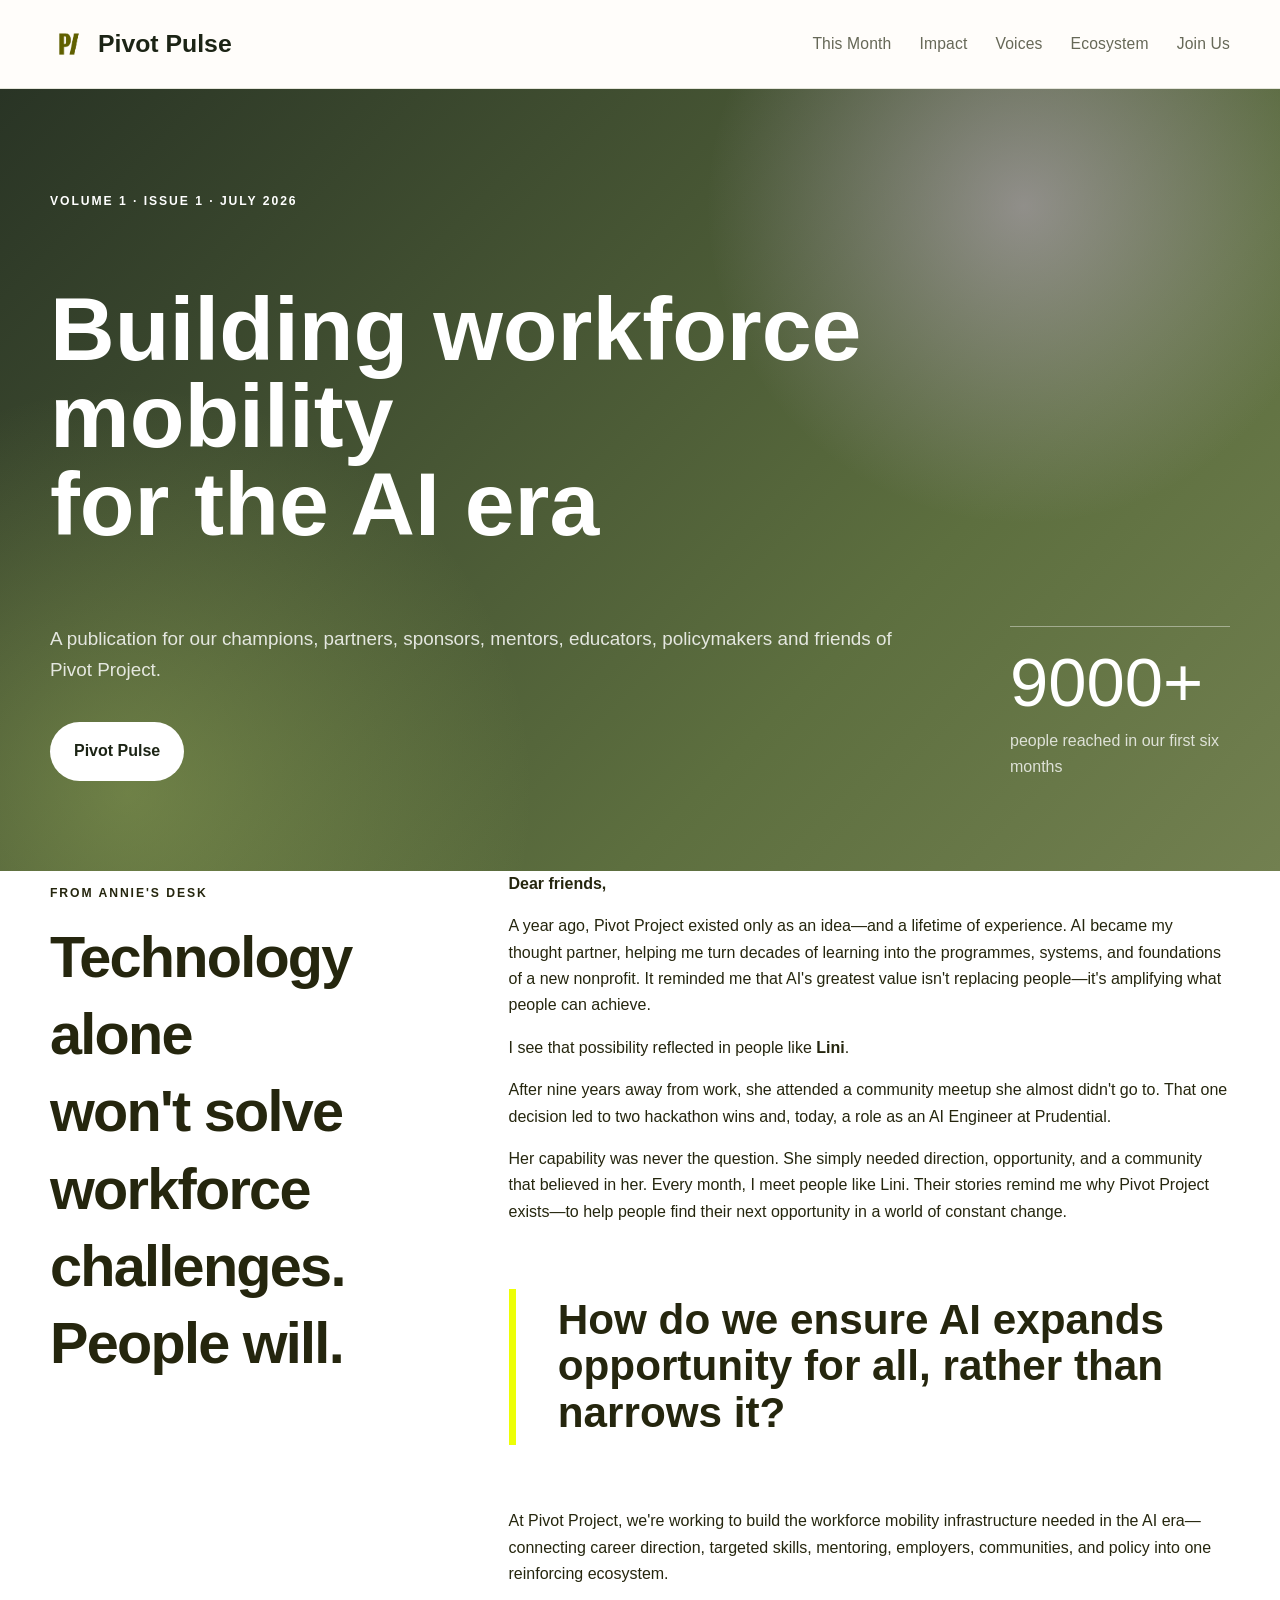
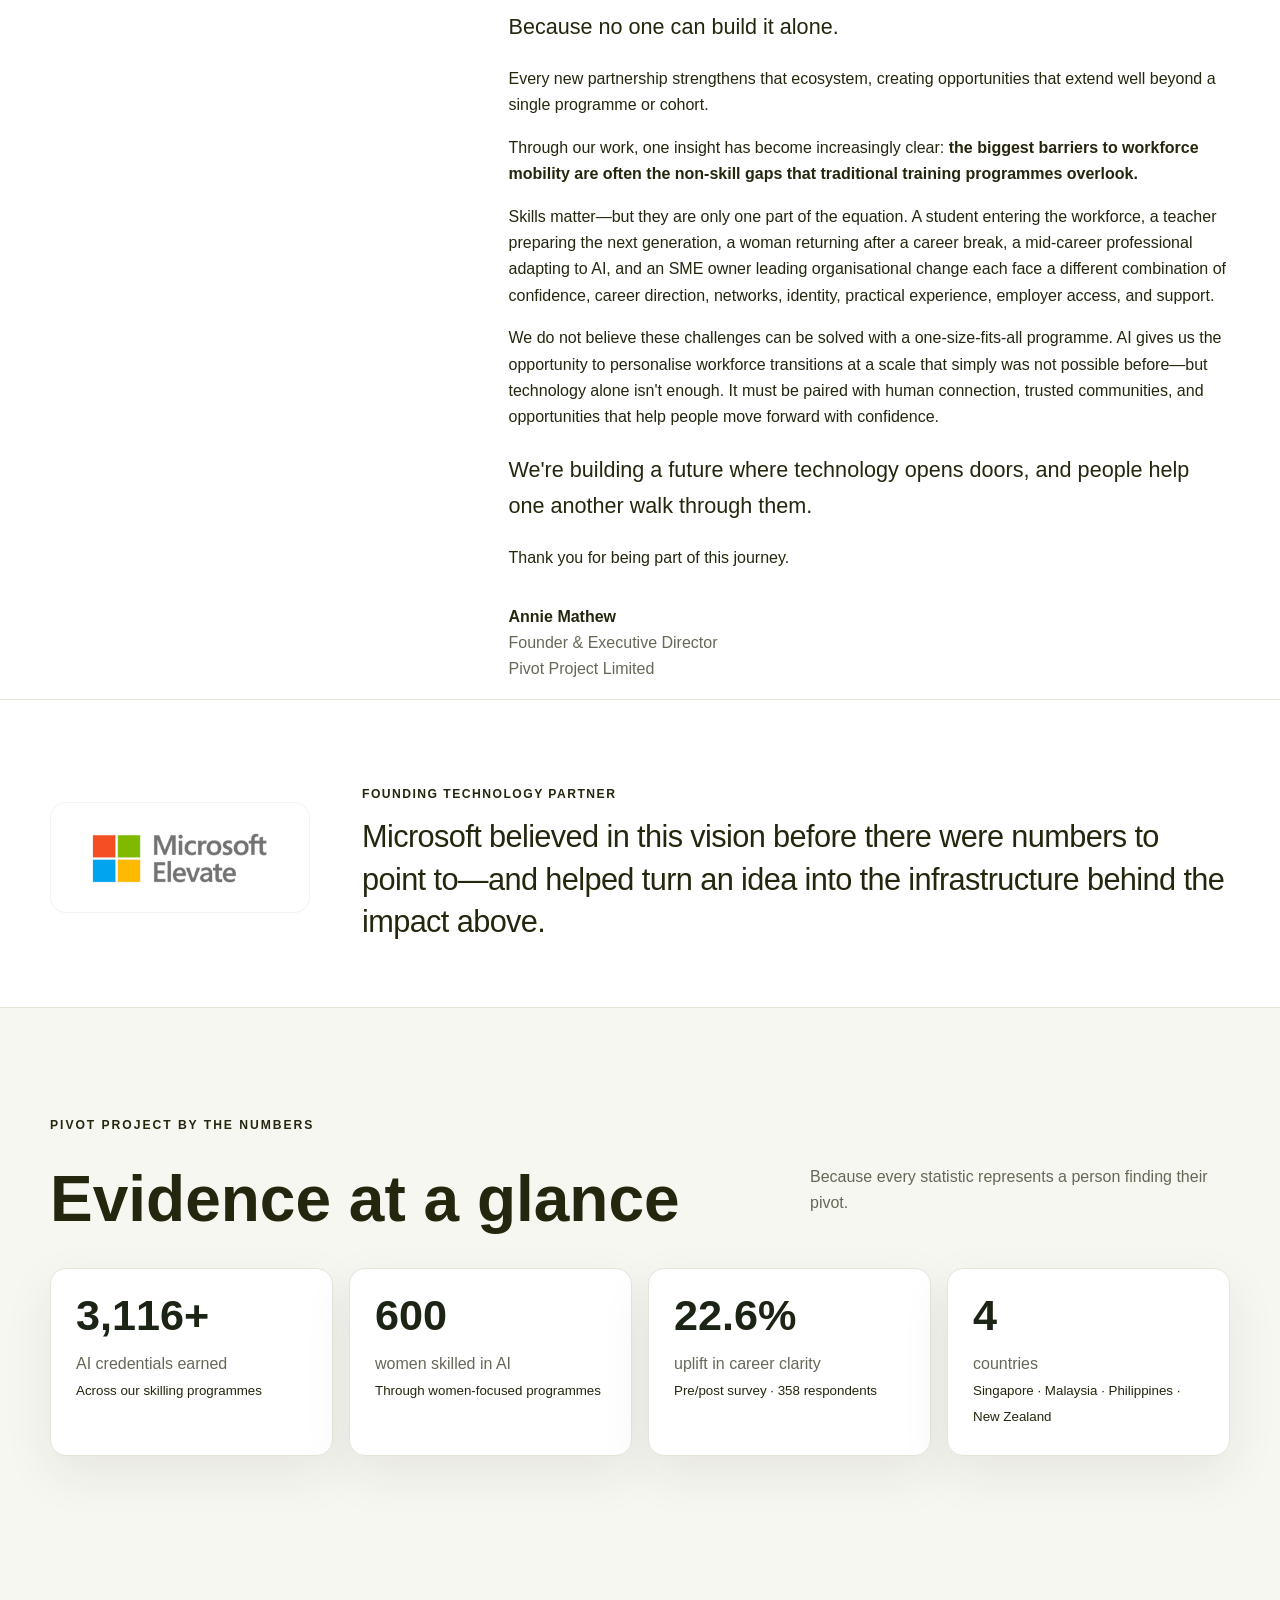
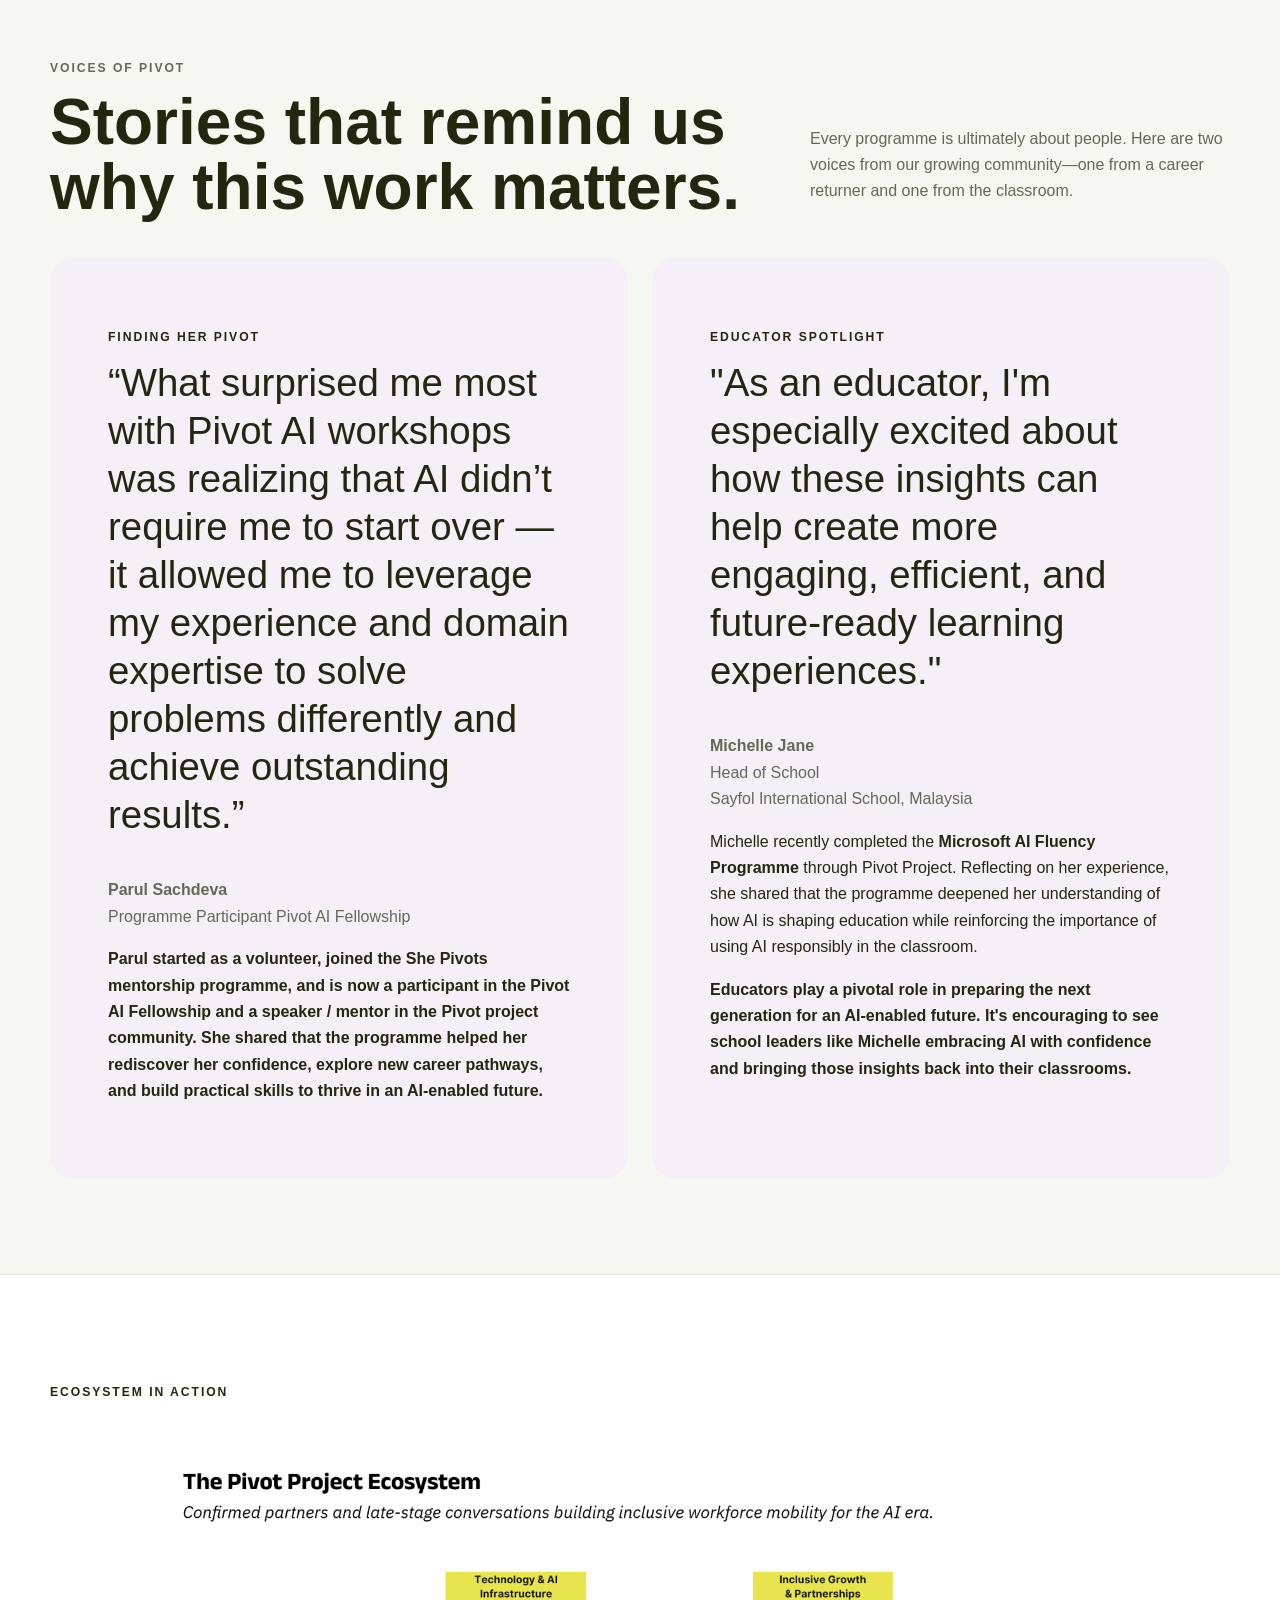
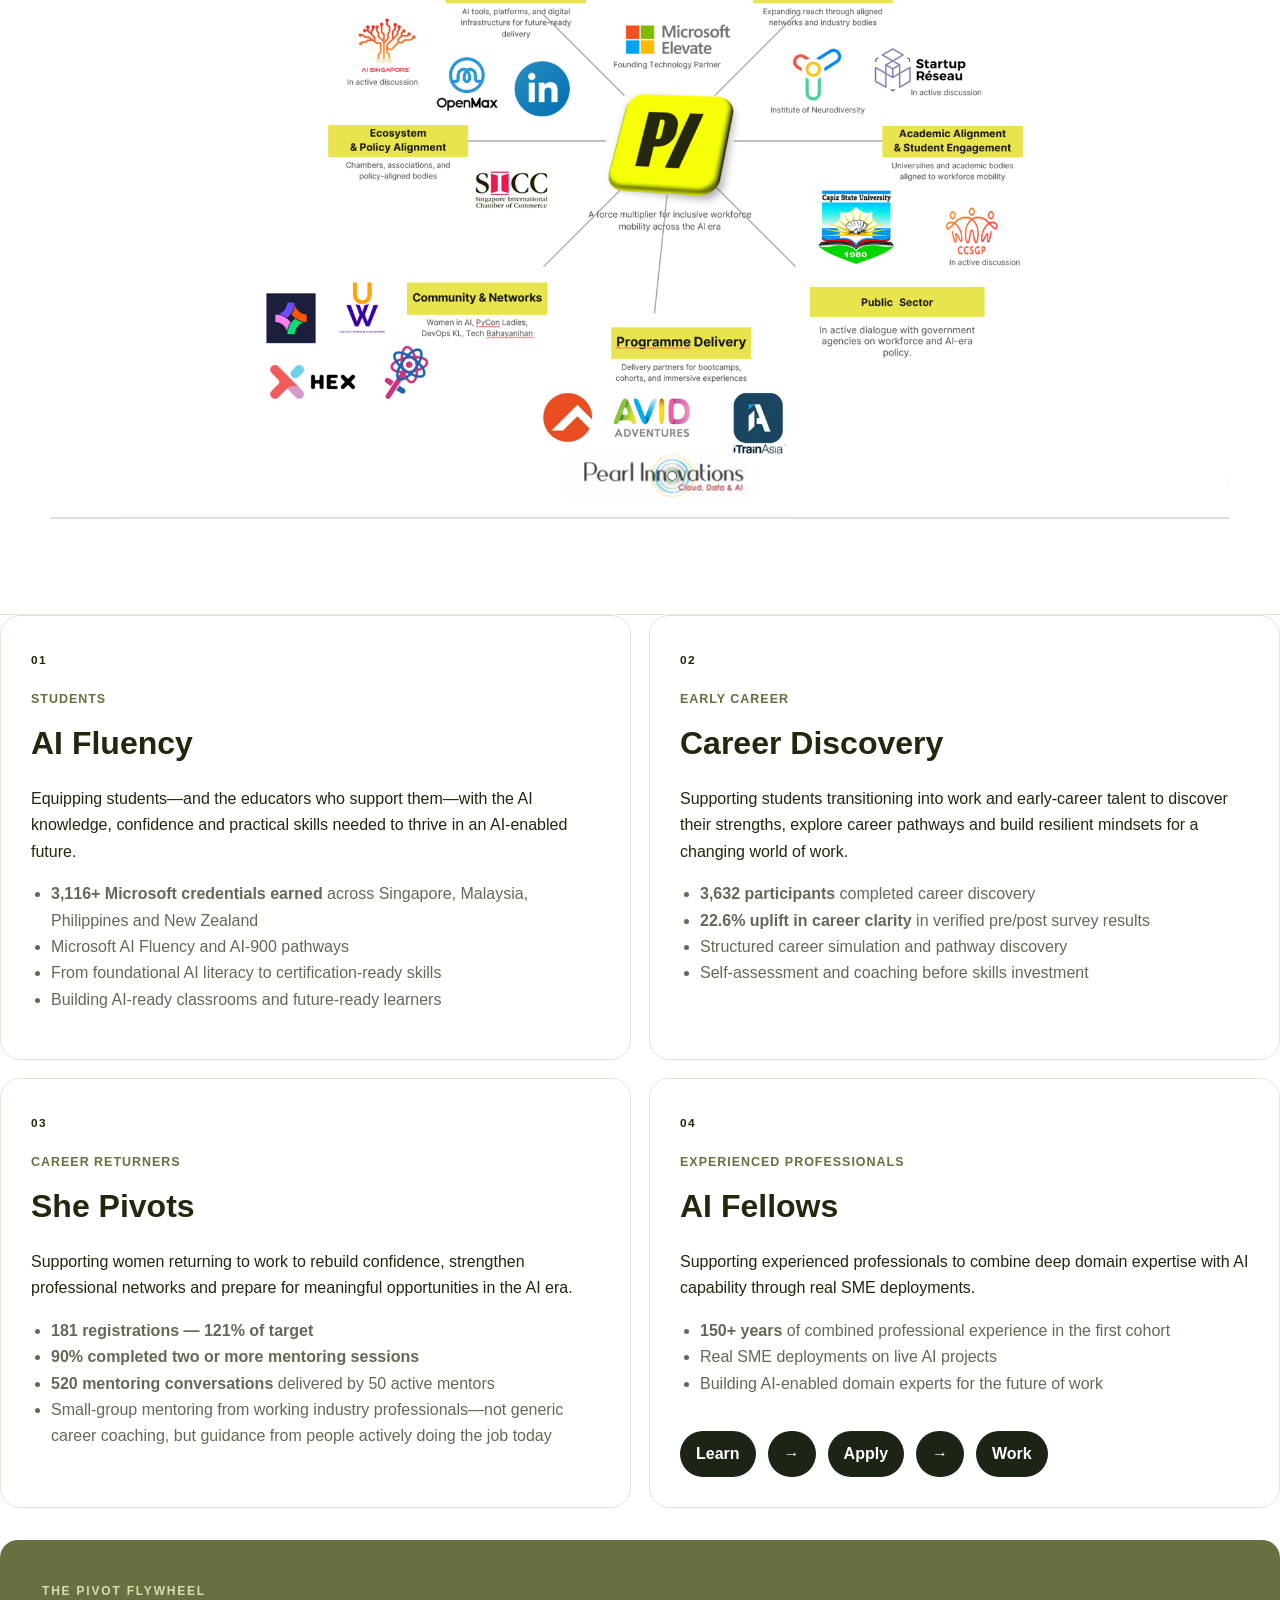
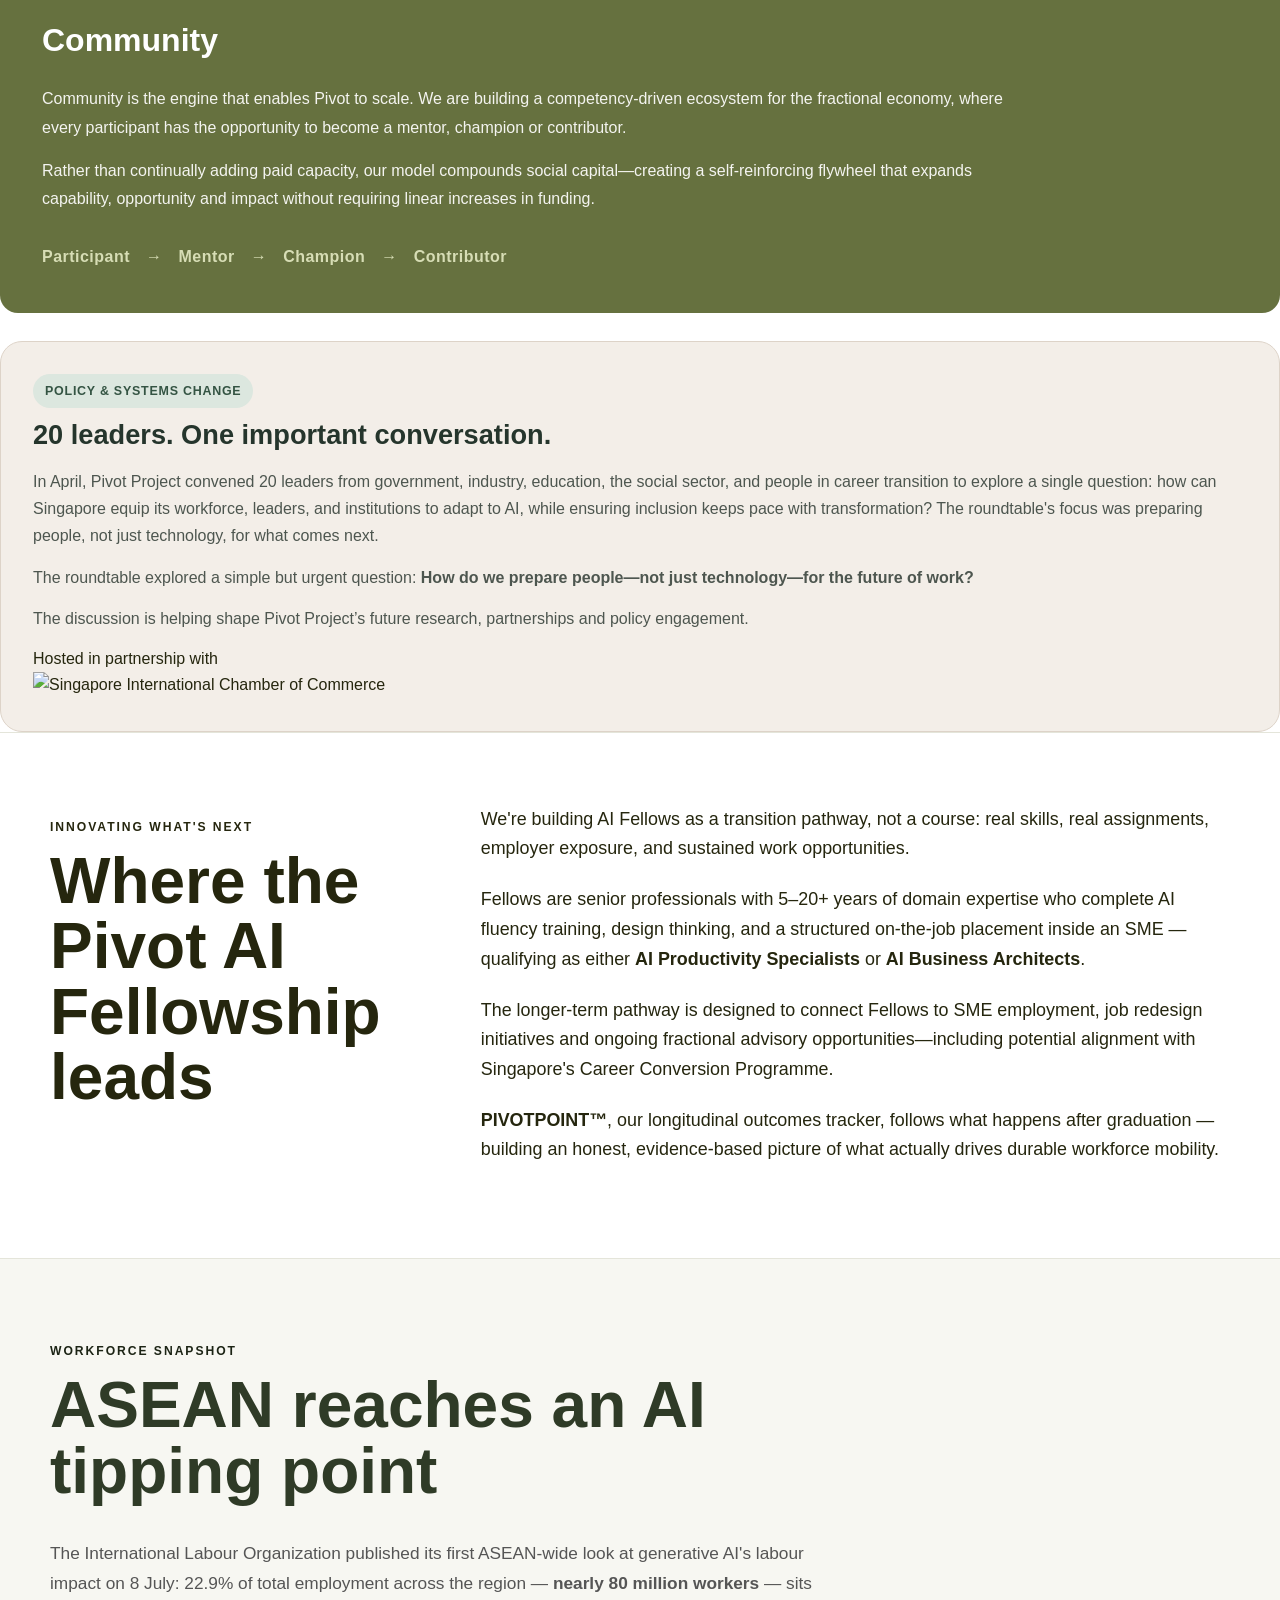
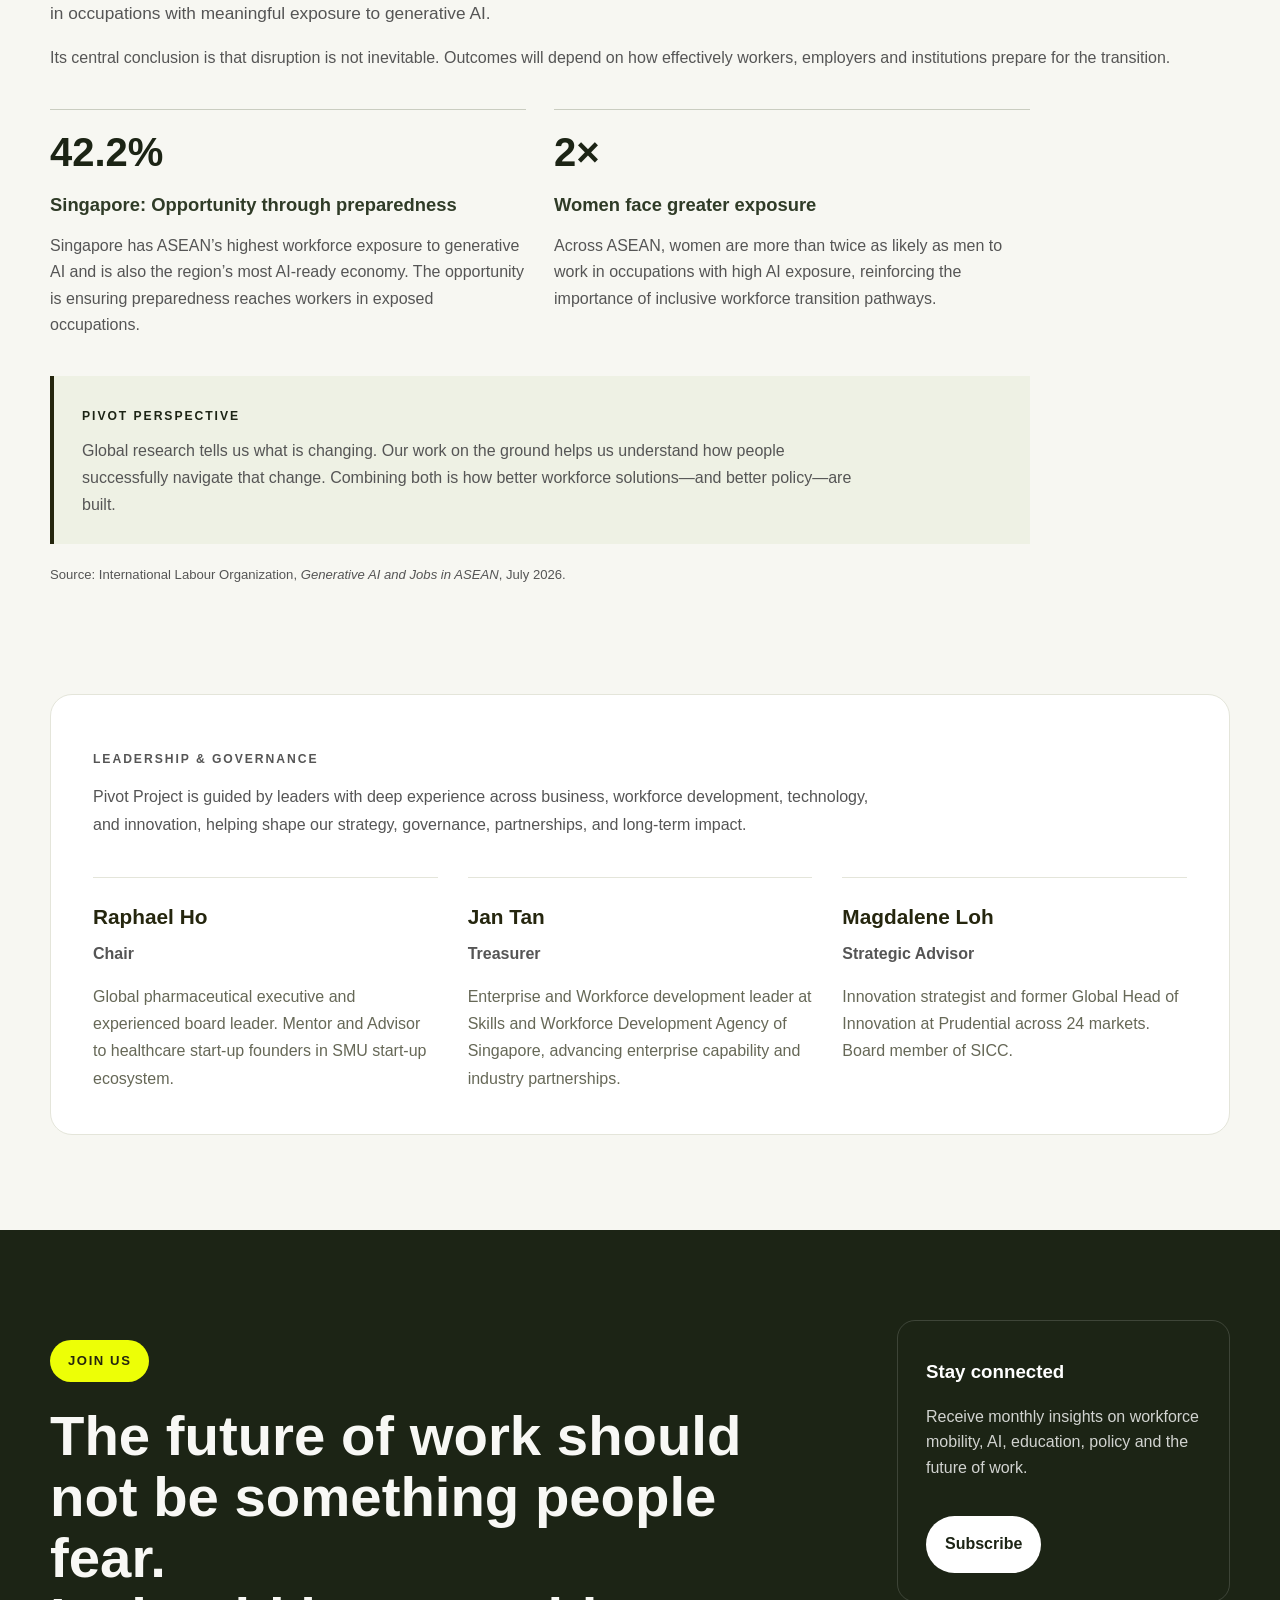
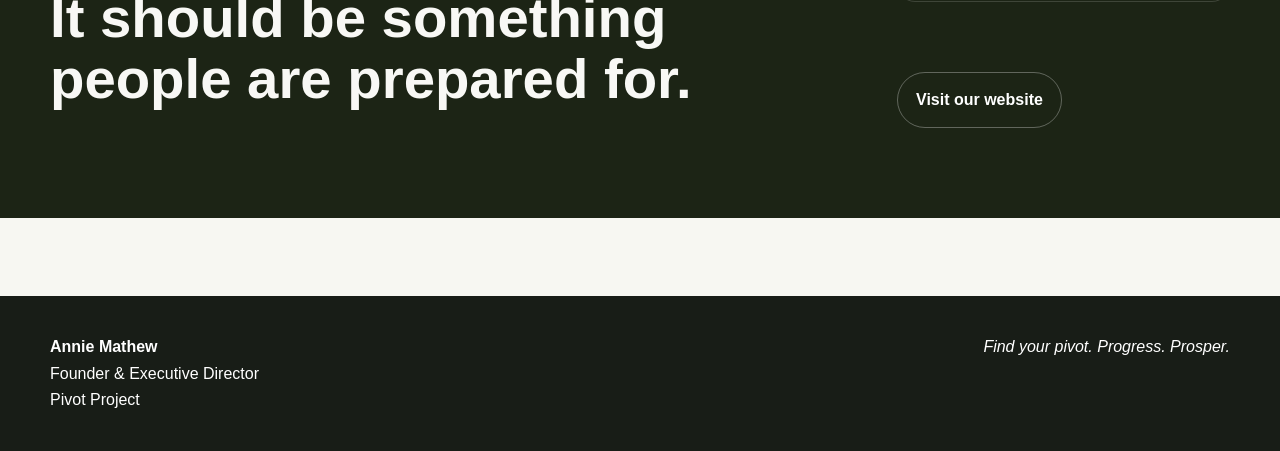
==== index.html @ a2d9b756 "added numbers to programme section" ====
<!doctype html>
<html lang="en">
<head>
  <meta charset="utf-8">
  <meta name="viewport" content="width=device-width, initial-scale=1">
  <meta name="description" content="Pivot Pulse — July 2026. Building workforce mobility for the AI era.">
  <title>Pivot Pulse — Volume 1, Issue 1</title>

  <!-- Styles -->
  <link rel="stylesheet" href="assets/css/style.css">

  <!-- Favicon -->
  <link rel="icon" type="image/png" href="assets/images/PP-(OLIVE).png">
</head>

<body>
  <header class="site-header">
    <div class="shell nav-wrap">
<a href="#" class="brand">
    <img
        src="assets/images/PP-(OLIVE).png"
        alt="Pivot Project"
        class="brand-logo">

    <span class="brand-title">Pivot Pulse</span>
</a>
<nav class="nav" aria-label="Issue sections">
  <a href="#this-month">This Month</a>
  <a href="#numbers">Impact</a>
  <a href="#voices">Voices</a>
  <a href="#ecosystem">Ecosystem</a>
  <a href="#join">Join Us</a>
</nav>
    </div>
  </header>

  <main id="top">
    <section class="cover">
      <div class="shell cover-grid">
        <div class="cover-copy">
          <p class="eyebrow">Volume 1 · Issue 1 · July 2026</p>
          <h1>
  Building workforce mobility<br>
  for the AI era
</h1>
          <p class="dek">A publication for our champions, partners, sponsors, mentors, educators, policymakers and friends of Pivot Project.</p>
          <a class="button button-light" href="#letter">Pivot Pulse</a>
        </div>
        <aside class="cover-stat" aria-label="Lead statistic">
          <span class="cover-stat-value">9000+</span>
          <span class="cover-stat-label">people reached in our first six months</span>
        </aside>
      </div>
    </section>

    <section class="editorial-section" id="editorial" aria-labelledby="editorial-title">
  <div class="shell">
    <div class="editorial-layout">

<aside class="editorial-statement" aria-label="Editorial statement">

  <p class="eyebrow">From Annie's Desk</p>

  <h2 id="editorial-title">
    Technology alone<br>
    won't solve<br>
    workforce challenges.

    <span>People will.</span>
  </h2>

</aside>

      <article class="editorial-copy">
        <p class="editorial-greeting"><strong>Dear friends,</strong></p>

        <p>
          A year ago, Pivot Project existed only as an idea—and a lifetime of
          experience. AI became my thought partner, helping me turn decades of
          learning into the programmes, systems, and foundations of a new
          nonprofit. It reminded me that AI's greatest value isn't replacing
          people—it's amplifying what people can achieve.
        </p>

        <p>
          I see that possibility reflected in people like <strong>Lini</strong>.
        </p>

        <p>
          After nine years away from work, she attended a community meetup she
          almost didn't go to. That one decision led to two hackathon wins and,
          today, a role as an AI Engineer at Prudential.
        </p>

        <p>
          Her capability was never the question. She simply needed direction,
          opportunity, and a community that believed in her. Every month, I
          meet people like Lini. Their stories remind me why Pivot Project
          exists—to help people find their next opportunity in a world of
          constant change.
        </p>

        <blockquote class="pullquote">
          How do we ensure AI expands opportunity for all, rather than narrows it?
        </blockquote>

        <p>
          At Pivot Project, we're working to build the workforce mobility
          infrastructure needed in the AI era—connecting career direction,
          targeted skills, mentoring, employers, communities, and policy into
          one reinforcing ecosystem.
        </p>

        <p class="standfirst">
          Because no one can build it alone.
        </p>

        <p>
          Every new partnership strengthens that ecosystem, creating
          opportunities that extend well beyond a single programme or cohort.
        </p>

        <p>
          Through our work, one insight has become increasingly clear:
          <strong>
            the biggest barriers to workforce mobility are often the non-skill
            gaps that traditional training programmes overlook.
          </strong>
        </p>

        <p>
          Skills matter—but they are only one part of the equation. A student
          entering the workforce, a teacher preparing the next generation, a
          woman returning after a career break, a mid-career professional
          adapting to AI, and an SME owner leading organisational change each
          face a different combination of confidence, career direction,
          networks, identity, practical experience, employer access, and
          support.
        </p>

        <p>
          We do not believe these challenges can be solved with a
          one-size-fits-all programme. AI gives us the opportunity to
          personalise workforce transitions at a scale that simply was not
          possible before—but technology alone isn't enough. It must be paired
          with human connection, trusted communities, and opportunities that
          help people move forward with confidence.
        </p>

        <p class="standfirst">
          We're building a future where technology opens doors, and people help
          one another walk through them.
        </p>

        <p>
          Thank you for being part of this journey.
        </p>

        <footer class="editorial-signature">
          <p>
            <strong>Annie Mathew</strong><br>
            <span>Founder &amp; Executive Director</span><br>
            <span>Pivot Project Limited</span>
          </p>
        </footer>
      </article>

    </div>
  </div>
</section>

    <section class="section microsoft-spotlight" id="microsoft">
  <div class="shell">

    <div class="microsoft-spotlight-grid">

      <div class="microsoft-spotlight-logo">
<img src="assets/images/logos/microsoft-logo.png" alt="Microsoft">
    </div>
      <div class="microsoft-spotlight-copy">
        <p class="section-kicker">Founding Technology Partner</p>

        <p class="microsoft-spotlight-statement">
          Microsoft believed in this vision before there were numbers to point
          to—and helped turn an idea into the infrastructure behind the impact
          above.
        </p>
      </div>

    </div>

  </div>

</section>


<section id="numbers" class="section tinted">
  <div class="shell">
    <p class="section-kicker">Pivot Project by the Numbers</p>

    <div class="section-heading-row">
      <h2>Evidence at a glance</h2>
      <p>Because every statistic represents a person finding their pivot.</p>
    </div>

    <div class="kpi-grid">

      <article class="kpi">
        <strong>3,116+</strong>
        <span>AI credentials earned</span>
        <small>Across our skilling programmes</small>
      </article>

      <article class="kpi">
        <strong>600</strong>
        <span>women skilled in AI</span>
        <small>Through women-focused programmes</small>
      </article>

      <article class="kpi">
        <strong>22.6%</strong>
        <span>uplift in career clarity</span>
        <small>Pre/post survey · 358 respondents</small>
      </article>

      <article class="kpi">
        <strong>4</strong>
        <span>countries</span>
        <small>Singapore · Malaysia · Philippines · New Zealand</small>
      </article>

    </div>
  </div>
</section>

<section class="section tinted" id="voices">
  <div class="shell">

    <div class="section-heading-row">
      <div>
        <p class="section-kicker">Voices of Pivot</p>
        <h2>Stories that remind us why this work matters.</h2>
      </div>
      <p>
        Every programme is ultimately about people. Here are two voices from our
        growing community—one from a career returner and one from the classroom.
      </p>
    </div>

    <div class="voice-grid">

      <!-- Voice 1 -->

      <article class="voice-card">

        <p class="eyebrow">Finding Her Pivot</p>

        <blockquote>
          “What surprised me most with Pivot AI workshops was realizing that AI didn’t require me to start over 
          — it allowed me to leverage my experience and domain expertise to solve problems differently and achieve outstanding results.”
        </blockquote>

        <p class="byline">
          <strong>Parul Sachdeva</strong><br>
          Programme Participant 
          Pivot AI Fellowship
        </p>

                <p class="voice-close">
          Parul started as a volunteer, joined the She Pivots mentorship programme, 
          and is now a participant in the Pivot AI Fellowship and a speaker / mentor in the Pivot project community. 
          She shared that the programme helped her rediscover her confidence, explore new career pathways, 
          and build practical skills to thrive in an AI-enabled future.
        </p>

      </article>

      <!-- Voice 2 -->

      <article class="voice-card">

        <p class="eyebrow">Educator Spotlight</p>

        <blockquote>
          "As an educator, I'm especially excited about how these insights can 
          help create more engaging, efficient, and future-ready learning experiences."
        </blockquote>

        <p class="byline">
          <strong>Michelle Jane</strong><br>
          Head of School<br>
          Sayfol International School, Malaysia
        </p>

        <p>
          Michelle recently completed the <strong>Microsoft AI Fluency Programme</strong>
          through Pivot Project. Reflecting on her experience, she shared that the
          programme deepened her understanding of how AI is shaping education while
          reinforcing the importance of using AI responsibly in the classroom.
        </p>

        <p class="voice-close">
          Educators play a pivotal role in preparing the next generation for an
          AI-enabled future. It's encouraging to see school leaders like Michelle
          embracing AI with confidence and bringing those insights back into their
          classrooms.
        </p>

      </article>

    </div>

  </div>
</section>

<!-- ===========================
     ECOSYSTEM
=========================== -->



<section id="ecosystem" class="section ecosystem-section">
  <div class="shell">

    <p class="section-kicker">Ecosystem in Action</p>



    <figure class="ecosystem-map">
      <img
        src="assets/images/Pivot-project-ecosystem-final-0726.png"
        alt="Pivot Project strategic ecosystem for inclusive workforce mobility"
        loading="lazy"
      >
    </figure>

  </div>
</section>


 <div class="programme-grid"> 

  <div class="programme-card"> 
    <span class="card-number">01</span> 
    <p class="programme-audience">Students</p> 

    <h3>AI Fluency</h3> 

    <p> 
      Equipping students—and the educators who support them—with the AI knowledge, 
      confidence and practical skills needed to thrive in an AI-enabled future. 
    </p> 

    <ul> 
      <li><strong>3,116+ Microsoft credentials earned</strong> across Singapore, Malaysia, Philippines and New Zealand</li>
      <li>Microsoft AI Fluency and AI-900 pathways</li> 
      <li>From foundational AI literacy to certification-ready skills</li> 
      <li>Building AI-ready classrooms and future-ready learners</li> 
    </ul> 
  </div> 


  <div class="programme-card"> 
    <span class="card-number">02</span> 
    <p class="programme-audience">Early Career</p> 

    <h3>Career Discovery</h3> 

    <p> 
      Supporting students transitioning into work and early-career talent to 
      discover their strengths, explore career pathways and build resilient 
      mindsets for a changing world of work. 
    </p> 

    <ul> 
      <li><strong>3,632 participants</strong> completed career discovery</li>
      <li><strong>22.6% uplift in career clarity</strong> in verified pre/post survey results</li> 
      <li>Structured career simulation and pathway discovery</li> 
      <li>Self-assessment and coaching before skills investment</li> 
    </ul> 
  </div> 


  <div class="programme-card"> 
    <span class="card-number">03</span> 
    <p class="programme-audience">Career Returners</p> 

    <h3>She Pivots</h3> 

    <p> 
      Supporting women returning to work to rebuild confidence, strengthen 
      professional networks and prepare for meaningful opportunities in the AI era. 
    </p> 

    <ul> 
      <li><strong>181 registrations — 121% of target</strong></li>
      <li><strong>90% completed two or more mentoring sessions</strong></li>
      <li><strong>520 mentoring conversations</strong> delivered by 50 active mentors</li>
      <li>Small-group mentoring from working industry professionals—not generic career coaching, but guidance from people actively doing the job today</li> 
    </ul> 
  </div> 


  <div class="programme-card"> 
    <span class="card-number">04</span> 
    <p class="programme-audience">Experienced Professionals</p> 

    <h3>AI Fellows</h3> 

    <p> 
      Supporting experienced professionals to combine deep domain expertise 
      with AI capability through real SME deployments. 
    </p> 

    <ul> 
      <li><strong>150+ years</strong> of combined professional experience in the first cohort</li> 
      <li>Real SME deployments on live AI projects</li> 
      <li>Building AI-enabled domain experts for the future of work</li> 
    </ul> 

    <div class="pathway"> 
      <span>Learn</span> 
      <span class="pathway-arrow">→</span> 
      <span>Apply</span> 
      <span class="pathway-arrow">→</span> 
      <span>Work</span> 
    </div> 
  </div> 

</div>

    <div class="community-card">
      <div class="community-label">THE PIVOT FLYWHEEL</div>

      <h3>Community</h3>

      <p>
        Community is the engine that enables Pivot to scale. We are building a
        competency-driven ecosystem for the fractional economy, where every
        participant has the opportunity to become a mentor, champion or contributor.
      </p>

      <p>
        Rather than continually adding paid capacity, our model compounds social
        capital—creating a self-reinforcing flywheel that expands capability,
        opportunity and impact without requiring linear increases in funding.
      </p>

      <div class="community-highlights">
        <span>Participant</span>
        <span>→</span>
        <span>Mentor</span>
        <span>→</span>
        <span>Champion</span>
        <span>→</span>
        <span>Contributor</span>
      </div>
    </div>
<article class="programme-card policy-roundtable-card">
  <div class="programme-label">Policy &amp; Systems Change</div>

  <h3>20 leaders. One important conversation.</h3>

  <p>
   In April, Pivot Project convened 20 leaders 
   from government, industry, education, the social sector, and people in career transition 
   to explore a single question: 
   <strong></strong>how can Singapore equip its workforce, leaders, and institutions to adapt to AI, while ensuring inclusion keeps pace with transformation?<strong></strong>
   The roundtable's focus was preparing people, not just technology, for what comes next.
  </p>

  <p>
    The roundtable explored a simple but urgent question:
    <strong>How do we prepare people—not just technology—for the future of work?</strong>
  </p>

  <p>
    The discussion is helping shape Pivot Project’s future research,
    partnerships and policy engagement.
  </p>

<div class="roundtable-partner">

  <div class="roundtable-partner-label">
    Hosted in partnership with
  </div>

  <div class="roundtable-partner-content">

    <img
      src="assets/images/logos/SICC-logo.jpg"
      alt="Singapore International Chamber of Commerce"
      class="roundtable-partner-logo"
    >


  </div>

</div>
</article>

  </div>
</section>

    <section class="section innovation">
      <div class="shell split-grid">
        <div>
          <p class="section-kicker">Innovating What's Next</p>
          <h2>Where the Pivot AI Fellowship leads</h2>
        </div>
        <div class="prose">
          <p>We're building AI Fellows as a transition pathway, not a course: real skills, real assignments, employer exposure, and sustained work opportunities.</p>
<p>Fellows are senior professionals with 5–20+ years of domain expertise who complete AI fluency training, design thinking, and a structured on-the-job placement inside an SME — qualifying as either <strong>AI Productivity Specialists</strong> or <strong>AI Business Architects</strong>.</p>


<p>The longer-term pathway is designed to connect Fellows to SME employment, job redesign initiatives and ongoing fractional advisory opportunities—including potential alignment with Singapore's Career Conversion Programme.</p>

<p><strong>PIVOTPOINT™</strong>, our longitudinal outcomes tracker, follows what happens after graduation — building an honest, evidence-based picture of what actually drives durable workforce mobility.</p>
        </div>
      </div>
    </section>

<!-- =========================
     Workforce Snapshot
========================== -->
<section id="snapshot" class="snapshot section">
  <div class="shell">

    <div class="section-header">
      <span class="eyebrow">WORKFORCE SNAPSHOT</span>
      <h2>ASEAN reaches an AI tipping point</h2>
    </div>

    <!-- Always Visible -->
    <div class="snapshot-main">
      <p>
        The International Labour Organization published its first ASEAN-wide
        look at generative AI's labour impact on 8 July: 22.9% of total
        employment across the region —
        <strong>nearly 80 million workers</strong> —
        sits in occupations with meaningful exposure to generative AI.
      </p>
    </div>
            <p>
          Its central conclusion is that disruption is not inevitable.
          Outcomes will depend on how effectively workers, employers and
          institutions prepare for the transition.
        </p>

      <div class="snapshot-content">



        <div class="snapshot-points">

          <article class="snapshot-point">
            <span class="snapshot-number">42.2%</span>
            <h3>Singapore: Opportunity through preparedness</h3>
            <p>
              Singapore has ASEAN’s highest workforce exposure to generative AI
              and is also the region’s most AI-ready economy.
              The opportunity is ensuring preparedness reaches workers in
              exposed occupations.
            </p>
          </article>

          <article class="snapshot-point">
            <span class="snapshot-number">2×</span>
            <h3>Women face greater exposure</h3>
            <p>
              Across ASEAN, women are more than twice as likely as men to work
              in occupations with high AI exposure, reinforcing the importance
              of inclusive workforce transition pathways.
            </p>
          </article>

        </div>

        <aside class="pivot-perspective">
          <span class="eyebrow">PIVOT PERSPECTIVE</span>
          <p>
            Global research tells us what is changing.
            Our work on the ground helps us understand how people successfully
            navigate that change. Combining both is how better workforce
            solutions—and better policy—are built.
          </p>
        </aside>

        <p class="snapshot-source">
          Source: International Labour Organization,
          <em>Generative AI and Jobs in ASEAN</em>, July 2026.
        </p>

      </div>


  </div>


    <section class="section tinted" id="leadership">
  <div class="shell">

    <div class="leadership-strip">

      <div class="leadership-header">
        <p class="section-kicker">Leadership &amp; Governance</p>

        <p class="leadership-intro">
          Pivot Project is guided by leaders with deep experience across
          business, workforce development, technology, and innovation,
          helping shape our strategy, governance, partnerships, and
          long-term impact.
        </p>
      </div>

      <div class="leadership-grid">

        <article class="leader-card">
          <h3>Raphael Ho</h3>
          <p class="leader-role">Chair</p>
          <p>
            Global pharmaceutical executive and experienced board leader. 
            Mentor and Advisor to healthcare start-up founders in SMU start-up ecosystem.
          </p>
        </article>

        <article class="leader-card">
          <h3>Jan Tan</h3>
          <p class="leader-role">Treasurer</p>
          <p>
            Enterprise and Workforce development leader at Skills and Workforce Development Agency of Singapore,
            advancing enterprise capability and industry partnerships.
          </p>
        </article>

        <article class="leader-card">
          <h3>Magdalene Loh</h3>
          <p class="leader-role">Strategic Advisor</p>
          <p>
            Innovation strategist and former Global Head of Innovation at
            Prudential across 24 markets. Board member of SICC.
          </p>
        </article>

      </div>

    </div>

  </div>
</section>

    <section id="join" class="join-section">
      <div class="shell join-grid">
<div>
    <p class="section-kicker">Join Us</p>

    <h2 class="join-heading">
        The future of work should not be something people fear.
        <br>
        It should be something people are prepared for.
    </h2>
</div>
<div class="join-actions">

  <div class="subscribe-box">

  
    <h3>Stay connected</h3>

    <p>
      Receive monthly insights on workforce mobility, AI,
      education, policy and the future of work.
    </p>

<a href="https://airtable.com/appJELsWugkue7WW7/pagKMfL16hsiE31Qr/form"
   target="_blank"
   rel="noopener"
   class="button button-light subscribe-button">
  Subscribe
</a>

  </div>

  
<a href="https://findyourpivot.org"
   target="_blank"
   rel="noopener"
   class="button button-secondary subscribe-button">
  Visit our website
</a>

</div>
      </div>
    </section>
  </main>

  <footer class="footer">
    <div class="shell footer-grid">
      <div><strong>Annie Mathew</strong><br>Founder &amp; Executive Director<br>Pivot Project</div>
      <div class="footer-tagline">Find your pivot. Progress. Prosper.</div>
    </div>
  </footer>
</body>
</html>
---- assets/css/style.css ----
:root{
  --pivot-dark:#25260E;
  --pivot-deep:#1C2415;
  --pivot-lime:#EDFF06;
  --pivot-lime-soft:#D9F22B;

  --olive:var(--pivot-dark);
  --olive-dark:var(--pivot-deep);
  --lime:var(--pivot-lime);

  --lilac:#EAE7F8;

  --cream:#F7F7F2;
  --paper:#FFFFFF;
  --ink:#25260E;
  --muted:#666857;
  --line:#E4E5DA;

  --heading:"Anek Latin",sans-serif;
  --body:"IBM Plex Sans",sans-serif;

  --shadow:0 18px 50px rgba(37,38,14,.08);
}
*{box-sizing:border-box}
html{scroll-behavior:smooth}
body{margin:0;background:var(--paper);color:var(--ink);font-family:var(--body);line-height:1.65}
a{color:inherit}
.shell{width:min(1180px,calc(100% - 40px));margin-inline:auto}
.site-header{position:sticky;top:0;z-index:20;background:rgba(255,253,250,.93);border-bottom:1px solid var(--line);backdrop-filter:blur(12px)}
.nav-wrap{
  display:flex;
  align-items:center;
  justify-content:space-between;
  min-height:88px;
}
.brand{
  display:flex;
  align-items:center;
  gap:10px;
  text-decoration:none;
  font-weight:700;
}
.brand-logo{
    width:38px;
    height:38px;
    object-fit:contain;
    display:block;
}


.brand-title{
    font-family:"Anek Latin", sans-serif;
    font-weight:700;
    font-size:1.55rem;
    line-height:1;
    color:var(--olive-dark);
}
.nav{
    display:flex;
    gap:28px;
}

.nav a{
    text-decoration:none;
    color:var(--muted);
    font-size:.98rem;
    font-weight:500;
    letter-spacing:.01em;
    transition:color .2s ease;
}

.nav a:hover{
    color:var(--olive-dark);
}
.cover{min-height:76vh;display:grid;align-items:center;background:
 radial-gradient(circle at 80% 15%,rgba(205,185,217,.5),transparent 26%),
 radial-gradient(circle at 10% 90%,rgba(183,207,105,.35),transparent 30%),
 linear-gradient(135deg,#293425 0%,#5d6f3f 68%,#728050 100%);color:white}
.cover-grid{
    display:grid;
    grid-template-columns:2.4fr 0.6fr;
    gap:80px;
    align-items:end;
    padding-block:90px;
}
.eyebrow,.section-kicker{text-transform:uppercase;letter-spacing:.16em;font-size:.76rem;font-weight:800}
 .cover h1{
    font-family:var(--heading);
    font-size:clamp(3.2rem,7vw,6.5rem);
    line-height:0.98;
    max-width:1100px;
}
.dek{max-width:1100px;font-size:1.18rem;color:rgba(255,255,255,.84)}
.button{
  display:inline-block;
  width:fit-content;
  padding:16px 24px;
  border-radius:999px;
  text-decoration:none;
  text-align:center;
  font-weight:700;
  margin-top:18px;
  transition: all .25s ease;
}

.button-light{
    background: var(--pivot-lime);
    color: var(--pivot-dark);
    border: none;
}

.button-light:hover{
    background: var(--pivot-lime-soft);
    color: var(--pivot-dark);
}

.button-secondary{
  background:transparent;
  color:#fff;
  border:1px solid rgba(255,255,255,.35);
}

.cover-stat{border-top:1px solid rgba(255,255,255,.4);padding-top:22px}
.cover-stat-value{display:block;font-family:var(--serif);font-size:4.3rem;line-height:1}
.cover-stat-label{display:block;margin-top:10px;color:rgba(255,255,255,.78)}
.section{padding:95px 0}
.tinted{background:var(--cream)}
.article-grid,.split-grid,.partner-grid{display:grid;grid-template-columns:minmax(220px,.65fr) minmax(0,1.35fr);gap:70px}
.section h2{font-family:var(--heading);font-size:clamp(2.5rem,5vw,4.7rem);line-height:1.02;margin:.15em 0 .4em}
.partner-grid h2 {
  font-size: clamp(3rem, 4.2vw, 4.2rem);
  line-height: 0.96;
  max-width: 460px;
}
.prose{font-family:var(--serif);font-size:1.12rem;max-width:760px}
.prose p{margin:0 0 1.2em}
.pullquote{font-family:var(--sans);font-size:clamp(1.8rem,3.3vw,3rem);line-height:1.1;font-weight:800;border-left:7px solid var(--lime);margin:1.5em 0;padding:.2em 0 .2em 1em}
.standfirst{font-size:1.35rem}
.section-heading-row{display:flex;justify-content:space-between;gap:30px;align-items:end;margin-bottom:36px}
.section-heading-row h2{margin-bottom:0}
.section-heading-row p{max-width:420px;color:var(--muted)}
.kpi-grid{display:grid;grid-template-columns:repeat(4,1fr);gap:16px}
.kpi{background:var(--paper);border:1px solid var(--line);border-radius:16px;padding:25px;min-height:145px;box-shadow:var(--shadow)}
.kpi strong{display:block;font-family:var(--serif);font-size:2.7rem;color:var(--olive-dark);line-height:1}
.kpi span{display:block;margin-top:13px;color:var(--muted)}
.feature-grid{display:grid;grid-template-columns:.65fr 1.35fr;gap:70px}
.byline{color:var(--muted)}
.voice-card{background:#f5f0f7;padding:clamp(28px,5vw,58px);border-radius:24px}
.voice-card blockquote{font-family:var(--serif);font-size:clamp(1.65rem,3vw,2.7rem);line-height:1.25;margin:0 0 1em}
.secondary-quote{border-top:1px solid rgba(46,56,40,.18);padding-top:30px!important;margin-top:30px!important}
.lesson-list{display:grid;grid-template-columns:repeat(3,1fr);gap:15px;list-style:none;padding:0;margin:26px 0}
.lesson-list li{background:white;border-radius:12px;padding:16px;font-weight:700}
.voice-close{font-weight:700}
.programme-grid{display:grid;grid-template-columns:repeat(2,1fr);gap:18px}
.programme-card{position:relative;background:var(--paper);border:1px solid var(--line);border-radius:20px;padding:30px;min-height:290px}
.programme-card h3{font-family:var(--serif);font-size:2rem;margin:.2em 0}
.programme-card ul{padding-left:20px;color:var(--muted)}
.card-number{font-size:.74rem;letter-spacing:.12em;color:var(--olive);font-weight:800}
.pathway{display:flex;align-items:center;gap:12px;margin-top:34px;flex-wrap:wrap}
.pathway span{background:var(--olive-dark);color:white;border-radius:999px;padding:10px 16px;font-weight:700}
.innovation{border-top:1px solid var(--line)}
.dark-section,.snapshot,.join-section{background:var(--olive-dark);color:white}
.light{color:var(--lime)}
.light-row p{color:rgba(255,255,255,.7)}
.ecosystem-grid{display:grid;grid-template-columns:repeat(4,1fr);gap:16px}
.ecosystem-grid article{border:1px solid rgba(255,255,255,.17);border-radius:16px;padding:22px;background:rgba(255,255,255,.04)}
.ecosystem-grid span{color:var(--lime);font-weight:800}
.partner-quote{font-family:var(--serif);font-size:clamp(1.7rem,3.2vw,3rem);line-height:1.25;margin:0;padding-left:30px;border-left:7px solid var(--lilac)}
.partner-quote cite{display:block;font-family:var(--sans);font-size:.9rem;font-style:normal;margin-top:24px;color:var(--muted)}
.snapshot{background:linear-gradient(135deg,#394532,#222a20)}
.snapshot h2{color:white}
.snapshot-copy{font-family:var(--serif);font-size:1.18rem}
.snapshot-copy strong{color:var(--lime)}
.priority-list{counter-reset:item;list-style:none;padding:0;margin:0}
.priority-list li{counter-increment:item;display:grid;grid-template-columns:48px 1fr;gap:18px;padding:18px 0;border-top:1px solid var(--line);font-size:1.08rem}
.priority-list li:before{content:counter(item,decimal-leading-zero);color:var(--olive);font-weight:800}
.join-section{padding:90px 0}
.join-grid{display:grid;grid-template-columns:1.4fr .6fr;gap:70px;align-items:center}
.join-section h2{font-family:var(--serif);font-size:clamp(2.2rem,4.4vw,4.2rem);line-height:1.08;margin:.2em 0}
.join-actions{
  display:flex;
  flex-direction:column;
  align-items:flex-start;
  gap:12px;
}
.join-actions a{display:inline-block;
width:fit-content;text-decoration:none;border:1px solid rgba(255,255,255,.3);border-radius:999px;padding:14px 18px;text-align:center;font-weight:700}
.join-actions a:hover{background:white;color:var(--olive-dark)}
.footer{background:#181d17;color:white;padding:38px 0}
.footer-grid{display:flex;justify-content:space-between;gap:30px}
.footer-tagline{font-family:var(--serif);font-style:italic}

/* ===========================
   Workforce Snapshot
=========================== */

.snapshot {
  padding: 78px 0;
  background: #f7f7f2;
  color: #2f3b27;
}

.snapshot .section-header {
  max-width: 760px;
  margin-bottom: 34px;
}

.snapshot-content {
  max-width: 980px;
}

.snapshot-main {
  max-width: 780px;
  font-size: 1.08rem;
  line-height: 1.75;
}

.snapshot-main p {
  margin-bottom: 16px;
}

.snapshot-points {
  display: grid;
  grid-template-columns: repeat(2, 1fr);
  gap: 28px;
  margin: 38px 0;
}

.snapshot-point {
  padding-top: 22px;
  border-top: 1px solid rgba(70, 82, 45, 0.25);
}

.snapshot-number {
  display: block;
  margin-bottom: 10px;
  color: var(--olive-dark);
  font-size: 2.5rem;
  font-weight: 700;
  line-height: 1;
}

.snapshot-point h3 {
  margin-bottom: 12px;
  color: var(--olive-dark);
  font-size: 1.15rem;
}

.snapshot-point p {
  margin: 0;
  color: var(--muted);
  line-height: 1.65;
}

.pivot-perspective {
  padding: 26px 28px;
  border-left: 4px solid var(--olive);
  background: #eef1e4;
}

.pivot-perspective p {
  max-width: 780px;
  margin: 8px 0 0;
  line-height: 1.7;
}

.snapshot-source {
  margin-top: 20px;
  color: var(--muted);
  font-size: 0.82rem;
}

.snapshot h2{
    color:#2f3b27;
}

.snapshot h3{
    color:#2f3b27;
}

.snapshot p{
    color:#555;
}

.snapshot .eyebrow{
    color:var(--olive-dark);
}

.snapshot-number{
    color:var(--olive-dark);
}

.pivot-perspective{
    background:#eef1e4;
}

.pivot-perspective p{
    color:#555;
}

.snapshot-source{
    color:#777;
}
/* Editorial */

.editorial-layout{
    display:grid;
    grid-template-columns:.7fr 1.3fr;
    gap:70px;
    align-items:start;
}

.editorial-statement{
    position:sticky;
    top:110px;
}

.editorial-statement h2{
    margin-top:16px;
    max-width:520px;

    font-family:var(--serif);
    font-size:clamp(3.6rem,4.4vw,4.2rem);
    line-height:1.34;
    letter-spacing:-0.03em;
    font-weight:700;
}

.editorial-statement h2 span{
    display:block;
}


.editorial-greeting{
    margin-top:0;
}

.editorial-signature{
    margin-top:32px;
}

.editorial-signature span{
    color:var(--muted);
}
@media(max-width:900px){
 .nav{display:none}
 .cover-grid,.article-grid,.split-grid,.partner-grid,.feature-grid,.join-grid{grid-template-columns:1fr}
 .cover{min-height:auto}
 .cover-grid{padding-block:70px}
 .cover-stat{max-width:320px}
 .kpi-grid,.ecosystem-grid{grid-template-columns:repeat(2,1fr)}
 .lesson-list{grid-template-columns:1fr}
 .editorial-layout{
    grid-template-columns:1fr;
    gap:40px;
}

.editorial-statement{
    position:static;
}

.editorial-statement h2{
    font-size:clamp(2.8rem,10vw,4.5rem);
}
}

@media(max-width:620px){
 .shell{width:min(100% - 28px,1180px)}
 .section{padding:65px 0}
 .kpi-grid,.programme-grid,.ecosystem-grid{grid-template-columns:1fr}
 .section-heading-row,.footer-grid{display:block}
 .cover h1{font-size:3.4rem}
 .cover-stat-value{font-size:3.4rem}
}
@media print{
 .site-header{display:none}
 body{background:white}
 .cover{min-height:auto;break-after:page}
 .section{padding:14px 0;break-inside:avoid}
 .join-actions a{color:white}
}
.programme-audience {
  margin: 16px 0 8px;
  font-size: 0.78rem;
  font-weight: 700;
  letter-spacing: 0.08em;
  text-transform: uppercase;
  color: #66713f;
}

.community-card {
  width: 100%;
  box-sizing: border-box;
  margin-top: 32px;
  padding: 42px;
  background: #66713f;
  color: #fff;
  border-radius: 18px;
}

.community-label {
  margin-bottom: 12px;
  color: #d7ddb5;
  font-size: 0.75rem;
  font-weight: 700;
  letter-spacing: 0.15em;
  text-transform: uppercase;
}

.community-card h3 {
  margin: 0 0 18px;
  color: #fff;
  font-size: 2rem;
}

.community-card p {
  max-width: 1000px;
  margin: 0 0 14px;
  color: #f4f4f0;
  line-height: 1.8;
}

.community-highlights {
  display: flex;
  flex-wrap: wrap;
  align-items: center;
  gap: 16px;
  margin-top: 30px;
  color: #d7ddb5;
  font-size: 1rem;
  font-weight: 700;
  letter-spacing: 0.03em;
}
.ecosystem-note {
    max-width: 860px;
    margin: 42px auto 0;
    text-align: center;
    color: rgba(255,255,255,.78);
    line-height: 1.8;
    font-size: 1rem;
}


.community-partners-card {
    grid-column: 2 / span 2;
}

.community-partner-groups {
  display: grid;
  grid-template-columns: repeat(3, minmax(0, 1fr));
  gap: 28px;
  margin-top: 18px;
}

.community-partner-groups h3 {
  margin: 0 0 8px;
  font-size: 0.82rem;
  line-height: 1.35;
  font-weight: 700;
  color: #ffffff;
}

.community-partner-groups p {
  margin: 0;
  color: rgba(255,255,255,.74);
  line-height: 1.6;
}

@media (max-width: 900px) {
  .community-partners-card {
    grid-column: span 2;
  }

  .community-partner-groups {
    grid-template-columns: 1fr;
    gap: 18px;
  }
}

@media (max-width: 620px) {
  .community-partners-card {
    grid-column: span 1;
  }
}

.subscribe-box{
    margin-bottom:40px;
    padding:28px;
    border:1px solid rgba(255,255,255,.15);
    border-radius:18px;
    text-align:left;
}

.subscribe-box h3{
    margin:8px 0 12px;
    color:#fff;
}

.subscribe-box p{
    margin-bottom:18px;
    line-height:1.6;
    color:rgba(255,255,255,.8);
}


.button-light{
    background:#fff;
    color:var(--olive-dark);
}

.button-secondary{
    background:transparent;
    color:#fff;
    border:1.5px solid rgba(255,255,255,.35);
}

.button-secondary:hover{
    background:rgba(255,255,255,.08);
    border-color:rgba(255,255,255,.6);
}
.policy-roundtable-card {
    background: #f3eee8;
    border: 1px solid #ddd3c8;
    border-radius: 22px;
    padding: 32px;
    margin-top: 28px;
}

.policy-roundtable-card h3 {
  margin: 10px 0 16px;
  font-size: 1.7rem;
  line-height: 1.25;
  color: #25352c;
}

.policy-roundtable-card p {
  margin: 0 0 14px;
  line-height: 1.7;
  color: #4d564f;
}

.programme-label {
  display: inline-block;
  padding: 7px 12px;
  border-radius: 999px;
  background: #dce7df;
  color: #345443;
  font-size: 0.78rem;
  font-weight: 700;
  letter-spacing: 0.06em;
  text-transform: uppercase;
}

.programme-stat {
  display: flex;
  align-items: center;
  gap: 14px;
  margin-top: 24px;
  padding-top: 20px;
  border-top: 1px solid #d8cec3;
}

.programme-stat-number {
  font-size: 2.5rem;
  line-height: 1;
  font-weight: 700;
  color: #315942;
}

.programme-stat-text {
  max-width: 220px;
  font-size: 0.95rem;
  line-height: 1.4;
  color: #59625b;
}

@media (max-width: 640px) {
  .policy-roundtable-card {
    padding: 24px;
  }

  .programme-stat {
    align-items: flex-start;
  }
}
.snapshot-expand {
    margin-top: 1.5rem;
}

.snapshot-expand summary {
    cursor: pointer;
    font-weight: 600;
    color: #0b5cab;
    list-style: none;
    display: inline-flex;
    align-items: center;
    gap: .5rem;
}

.snapshot-expand summary::-webkit-details-marker {
    display: none;
}

.snapshot-expand summary::after {
    content: "▼";
    font-size: .8rem;
    transition: transform .25s ease;
}

.snapshot-expand[open] summary::after {
    transform: rotate(180deg);
}

.snapshot-content {
    margin-top: 1.5rem;
}

.join-button.secondary{
    background:transparent;
    color:#fff;
    border:1.5px solid rgba(255,255,255,.35);
}

.join-button.secondary:hover{
    background:rgba(255,255,255,.08);
    border-color:rgba(255,255,255,.65);
}
.voice-grid{
    display:grid;
    grid-template-columns:repeat(2,1fr);
    gap:24px;
    align-items:stretch;
}

@media(max-width:900px){
    .voice-grid{
        grid-template-columns:1fr;
    }
}
.microsoft-spotlight{
    padding:72px 0 64px;
    border-top:1px solid var(--line);
    border-bottom:1px solid var(--line);
    background:var(--pivot-lavender);
}

.microsoft-spotlight-grid{
    display:grid;
    grid-template-columns:260px minmax(0,1fr);
    gap:52px;
    align-items:center;
}

.microsoft-spotlight-logo{
    display:flex;
    align-items:center;
    justify-content:center;
    min-height:110px;
    padding:24px;
    border-radius:16px;
    background:#fff;
    border:1px solid rgba(46,56,40,.06);
}

.microsoft-spotlight-logo img{
    display:block;
    width:min(100%,190px);
    height:auto;
    object-fit:contain;
}

.microsoft-spotlight-copy{
    max-width:900px;
}

.microsoft-spotlight-copy .section-kicker{
    color:var(--pivot-olive);
    font-weight:700;
    letter-spacing:.12em;
}

.microsoft-spotlight-statement{
    margin:0;
    font-size:clamp(1.55rem,2.4vw,2.25rem);
    line-height:1.38;
    letter-spacing:-.02em;
    color:var(--pivot-olive-dark);
}

@media(max-width:900px){
    .microsoft-spotlight-grid{
        grid-template-columns:1fr;
        gap:28px;
    }

    .microsoft-spotlight-logo{
        justify-content:flex-start;
        width:260px;
        max-width:100%;
    }

    .microsoft-spotlight-statement{
        font-size:clamp(1.4rem,5vw,1.9rem);
    }
}
/* Leadership & Governance */

.leadership-strip{
    background:var(--paper);
    border:1px solid var(--line);
    border-radius:22px;
    padding:42px;
}

.leadership-header{
    max-width:800px;
    margin-bottom:38px;
}

.leadership-intro{
    margin:14px 0 0;
    color:var(--muted);
    line-height:1.75;
}

.leadership-grid{
    display:grid;
    grid-template-columns:repeat(3,1fr);
    gap:30px;
}

.leader-card{
    padding-top:22px;
    border-top:1px solid var(--line);
}

.leader-card h3{
    margin:0;
    font-size:1.3rem;
    color:var(--ink);
}

.leader-role{
    margin:6px 0 16px;
    color:var(--olive);
    font-weight:700;
}

.leader-card p:last-child{
    margin:0;
    color:var(--muted);
    line-height:1.7;
}

@media(max-width:900px){
    .leadership-grid{
        grid-template-columns:1fr;
        gap:24px;
    }

    .leadership-strip{
        padding:32px;
    }
}
/* ===========================
   THIS MONTH AT PIVOT
=========================== */

#this-month{
    background:#FAFDE8;
    border-top:1px solid #E8EDC8;
    border-bottom:1px solid #E8EDC8;
}

#this-month .section-heading-row{
    margin-bottom:48px;
}

#this-month .programme-card{
    background:#FFFFFF;
}
/* ===================================
   ECOSYSTEM IMAGE SECTION
=================================== */

.ecosystem-section{
    background:#ffffff;
    color:var(--pivot-dark);
    border-top:1px solid var(--line);
    border-bottom:1px solid var(--line);
}

.ecosystem-section .section-kicker{
    color:var(--pivot-dark);
}

.ecosystem-section .section-heading-row h2{
    color:var(--pivot-dark);
}

.ecosystem-section .section-heading-row p{
    color:var(--muted);
}

.ecosystem-map{
    width:100%;
    margin:32px 0 0;
}

.ecosystem-map img{
    display:block;
    width:100%;
    max-width:none;
    height:auto;
    margin:0 auto;
    background:#ffffff;
    border:0;
    border-radius:0;
    box-shadow:none;
}

/* Make the ecosystem visual wider than the normal content column */
.ecosystem-section .shell{
    max-width:1280px;
}

/* Keep the heading readable rather than stretching too widely */
.ecosystem-section .section-heading-row{
    max-width:1080px;
}

@media (max-width:900px){
    .ecosystem-map{
        margin-top:24px;
    }

    .ecosystem-section .shell{
        padding-left:20px;
        padding-right:20px;
    }
}

@media (max-width:600px){
    .ecosystem-map{
        overflow-x:auto;
        padding-bottom:8px;
    }

    .ecosystem-map img{
        width:900px;
        max-width:none;
    }
}
/* ===================================
   JOIN SECTION
=================================== */

.join-heading{
    color:#F8F8F5 !important;
    font-family:var(--heading);
    font-size:4.5rem;
    font-weight:800;
    line-height:1.05;
    max-width:720px;
    margin-top:18px;
}

.join-section .section-kicker{
    display:inline-block;
    padding:10px 18px;
    border-radius:999px;
    background:var(--pivot-lime);
    color:var(--pivot-dark);
    font-size:.82rem;
    font-weight:700;
    letter-spacing:.12em;
    text-transform:uppercase;
}
.section.innovation{
    background:#fff;
    padding:72px 0;
    border-top:1px solid var(--line);
    border-bottom:1px solid var(--line);
}
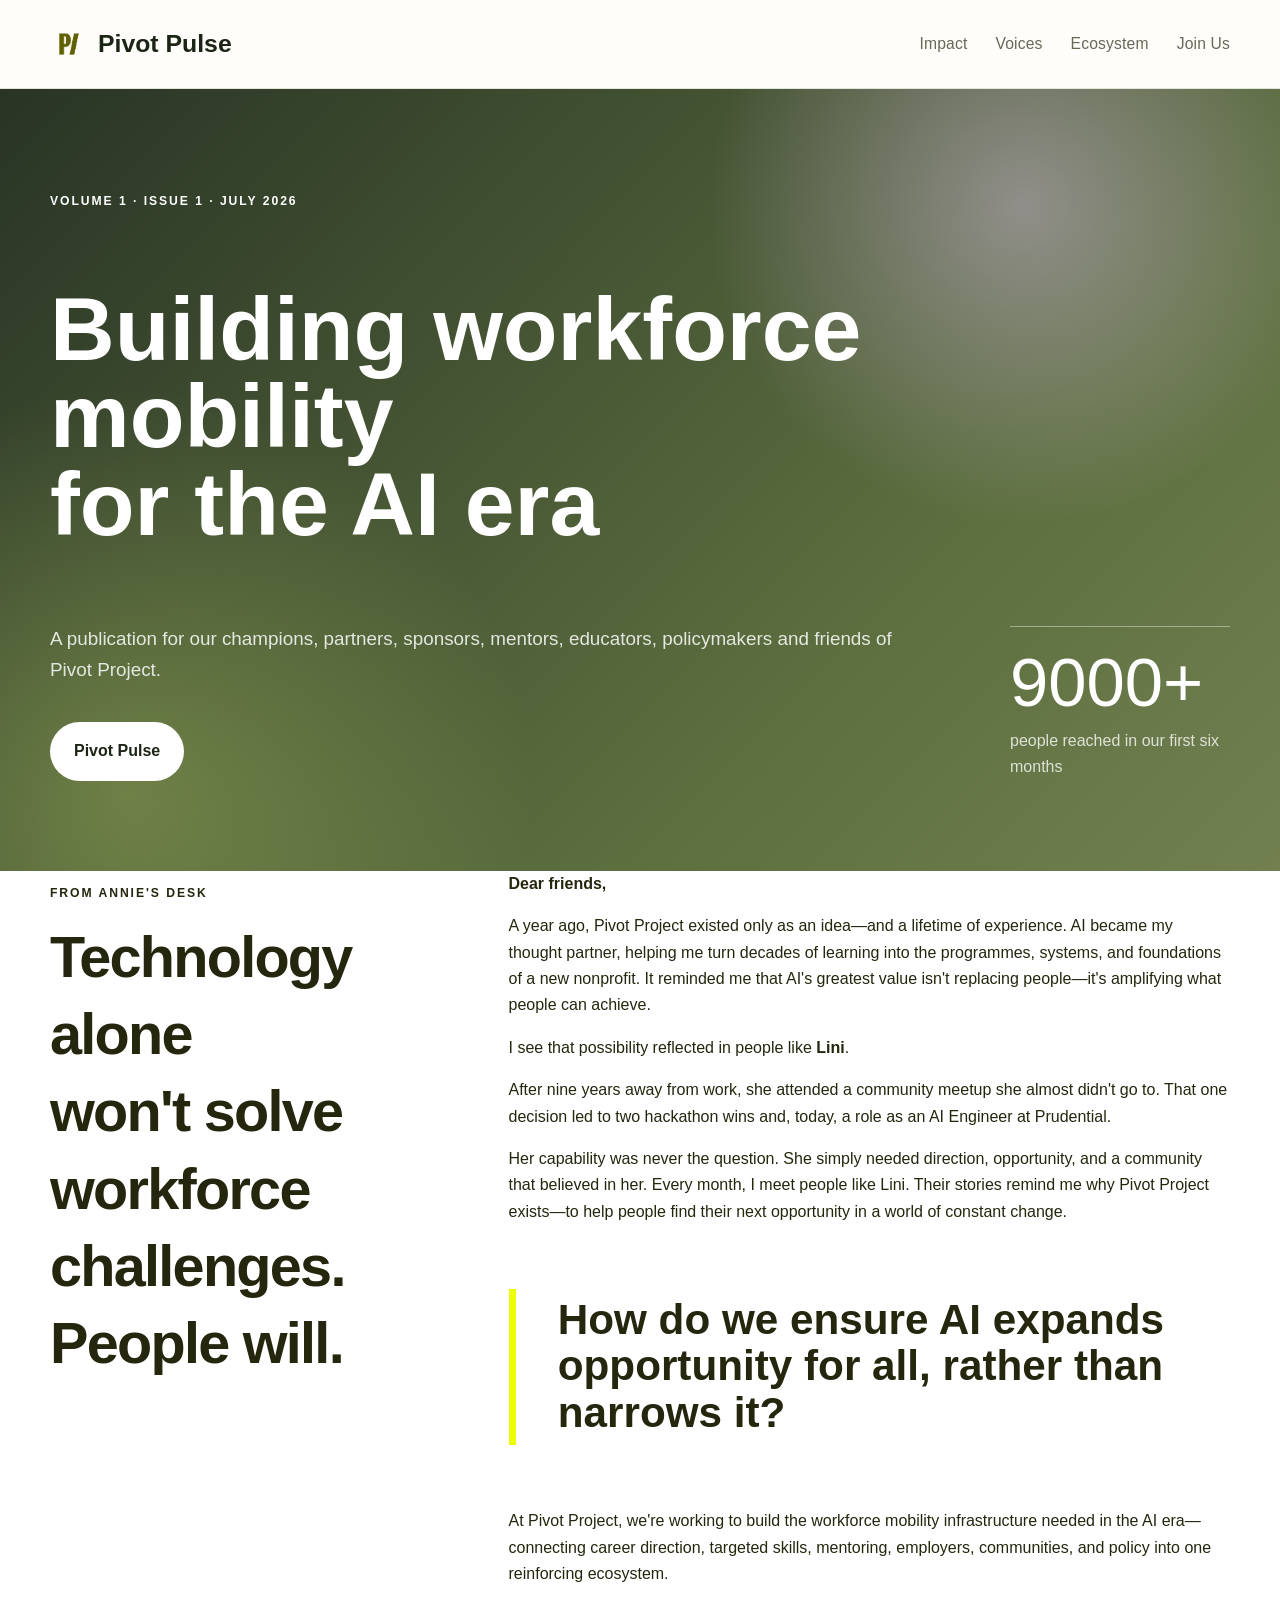
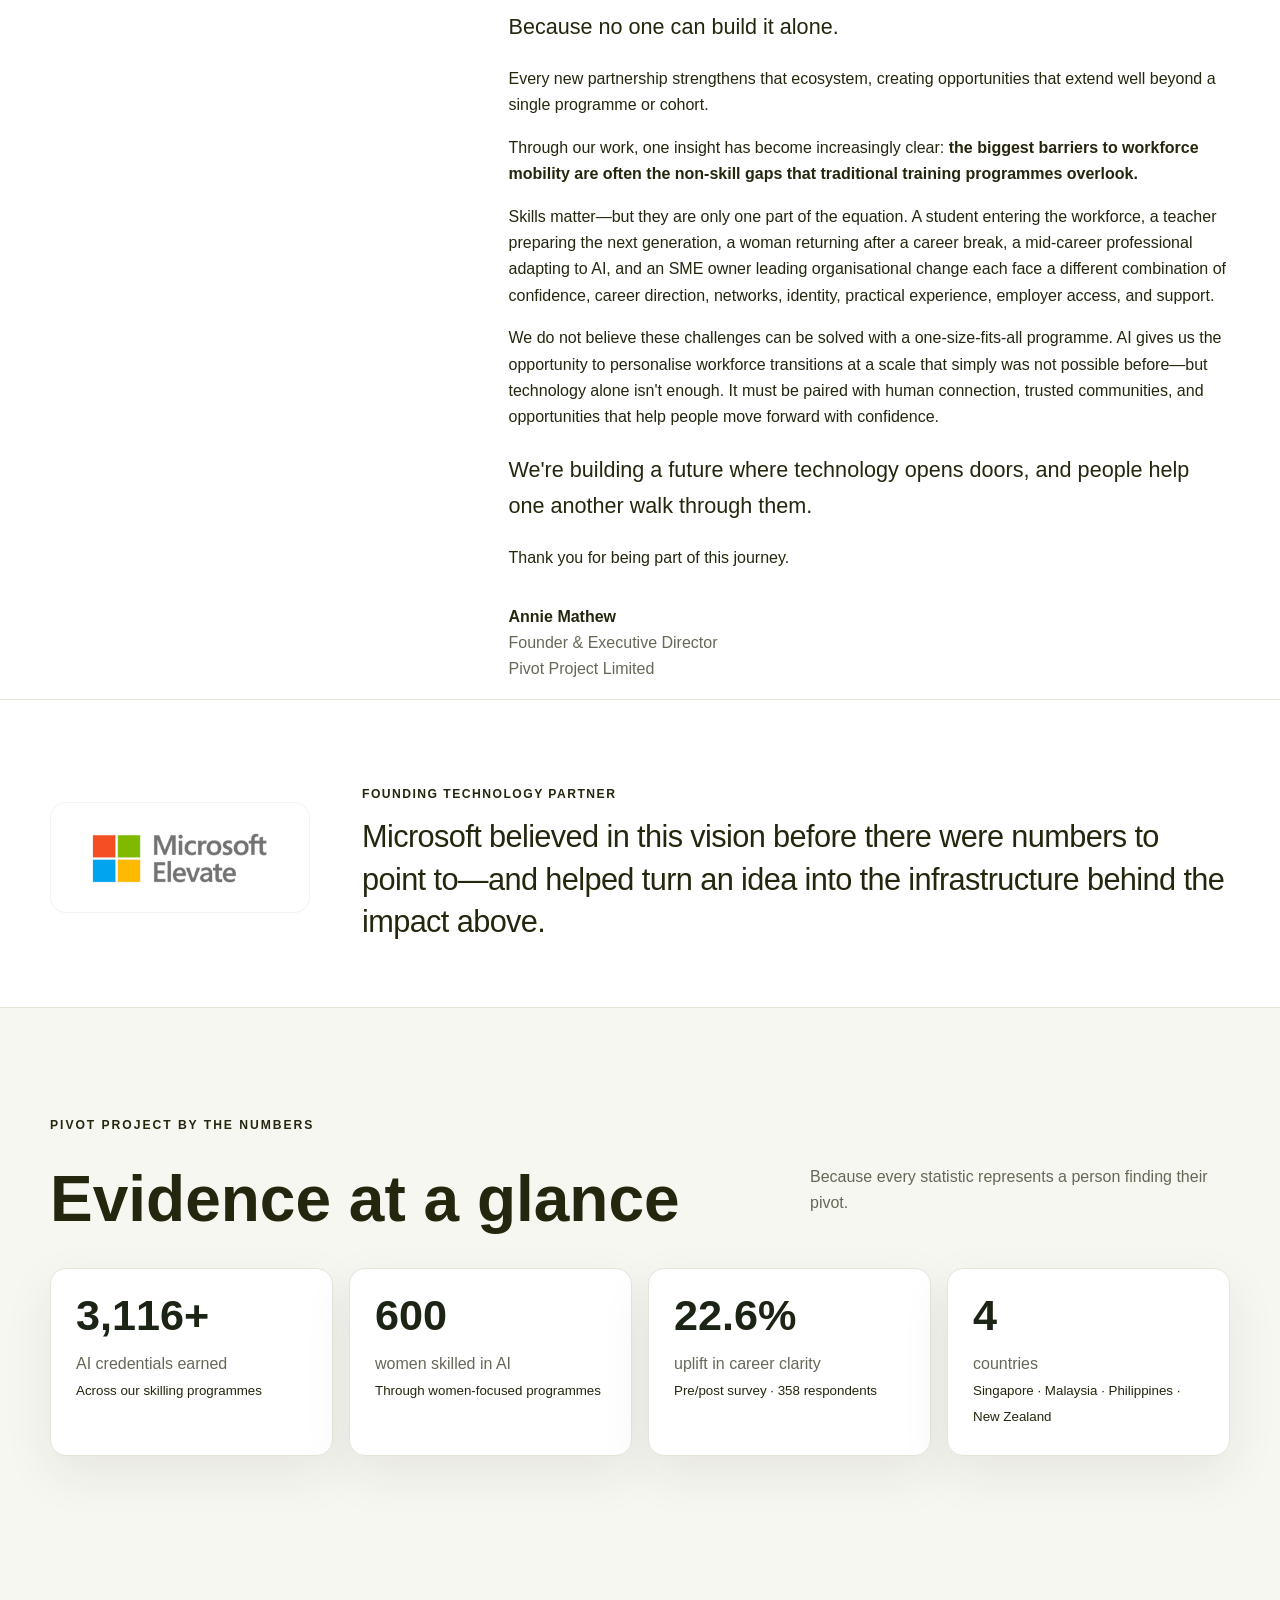
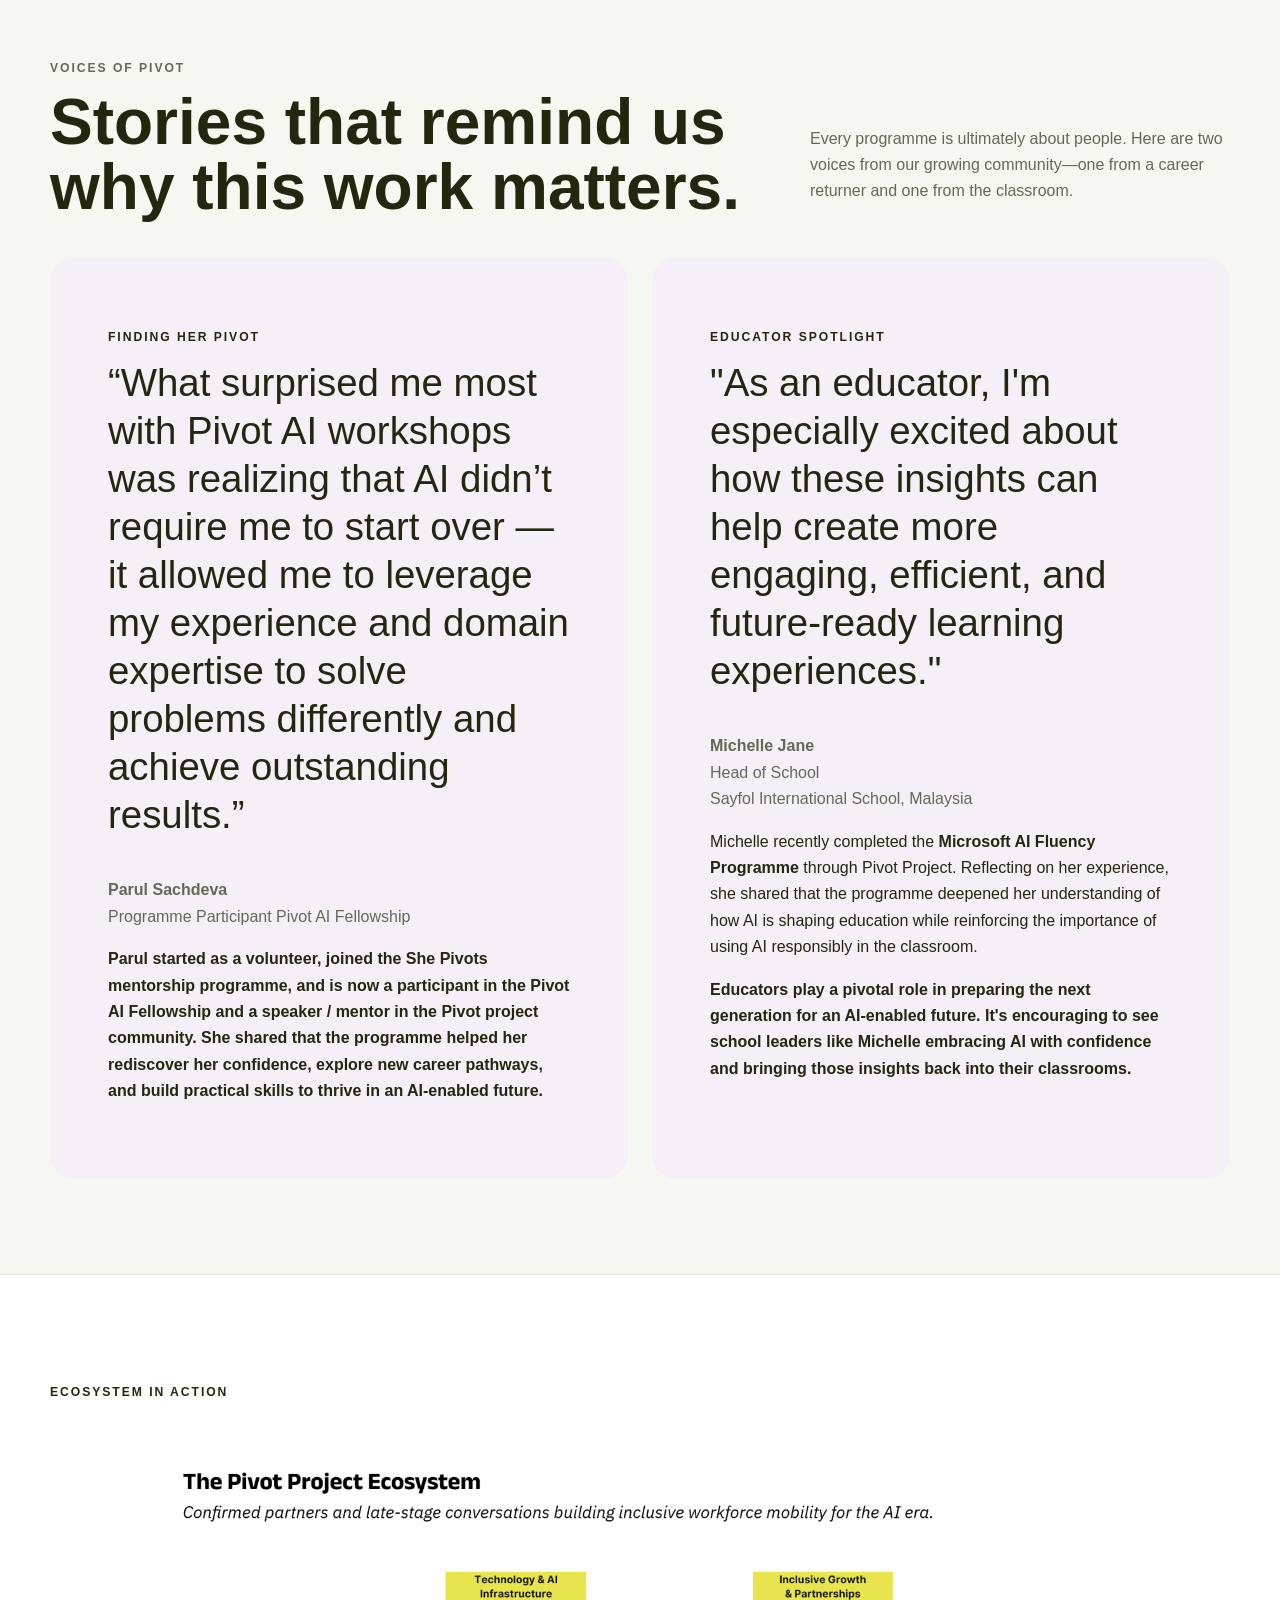
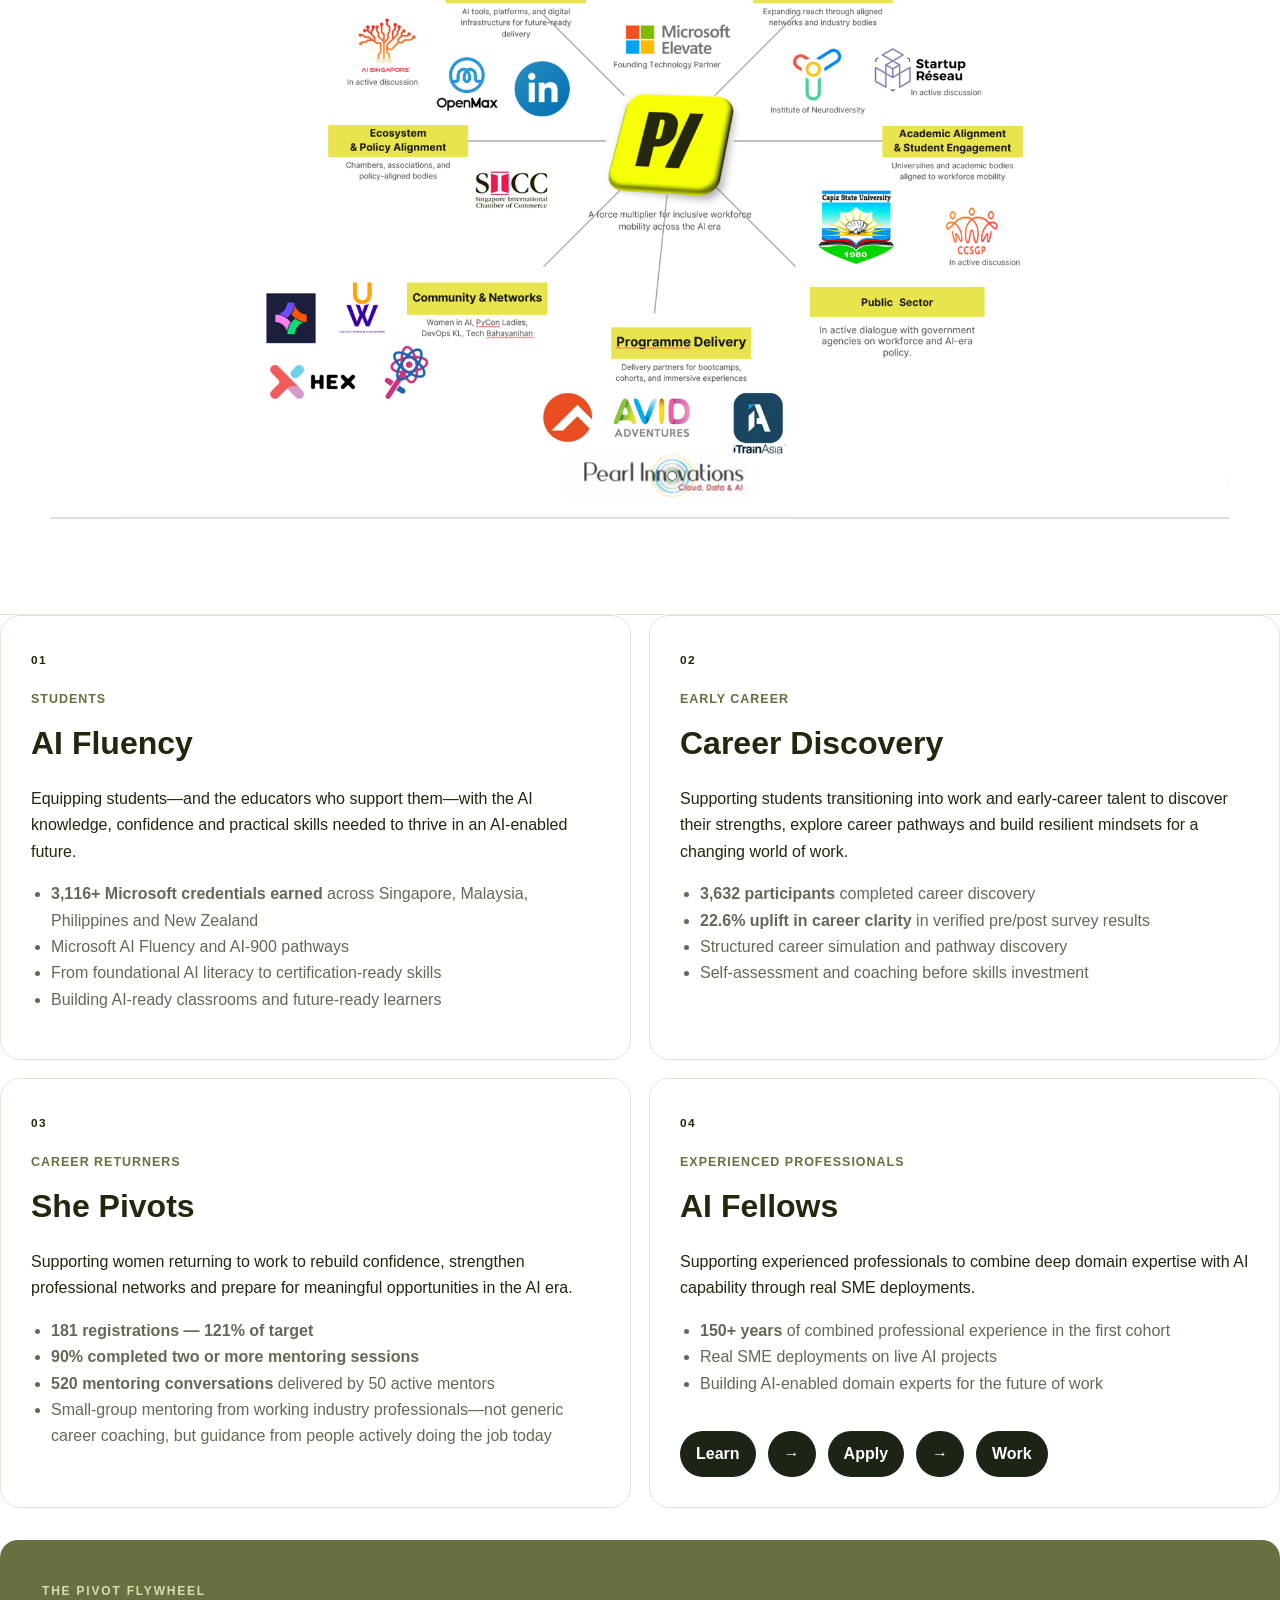
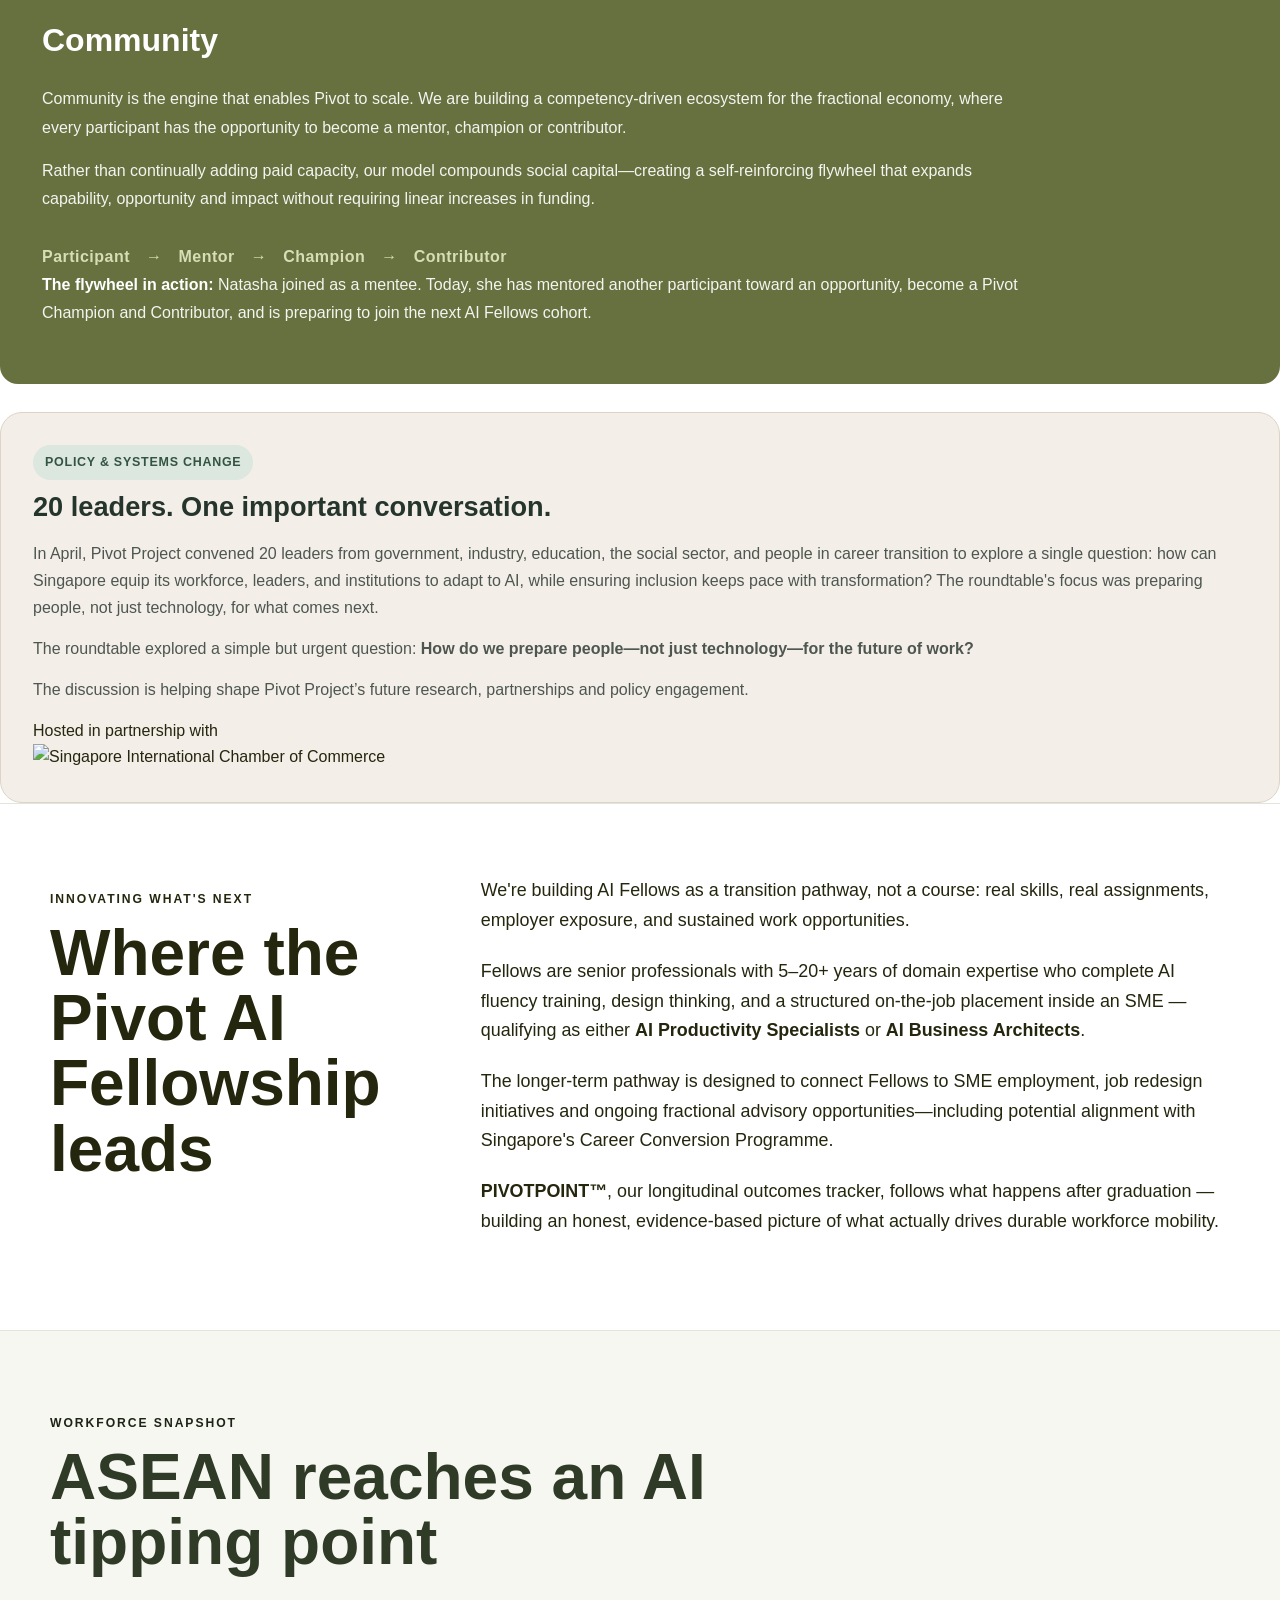
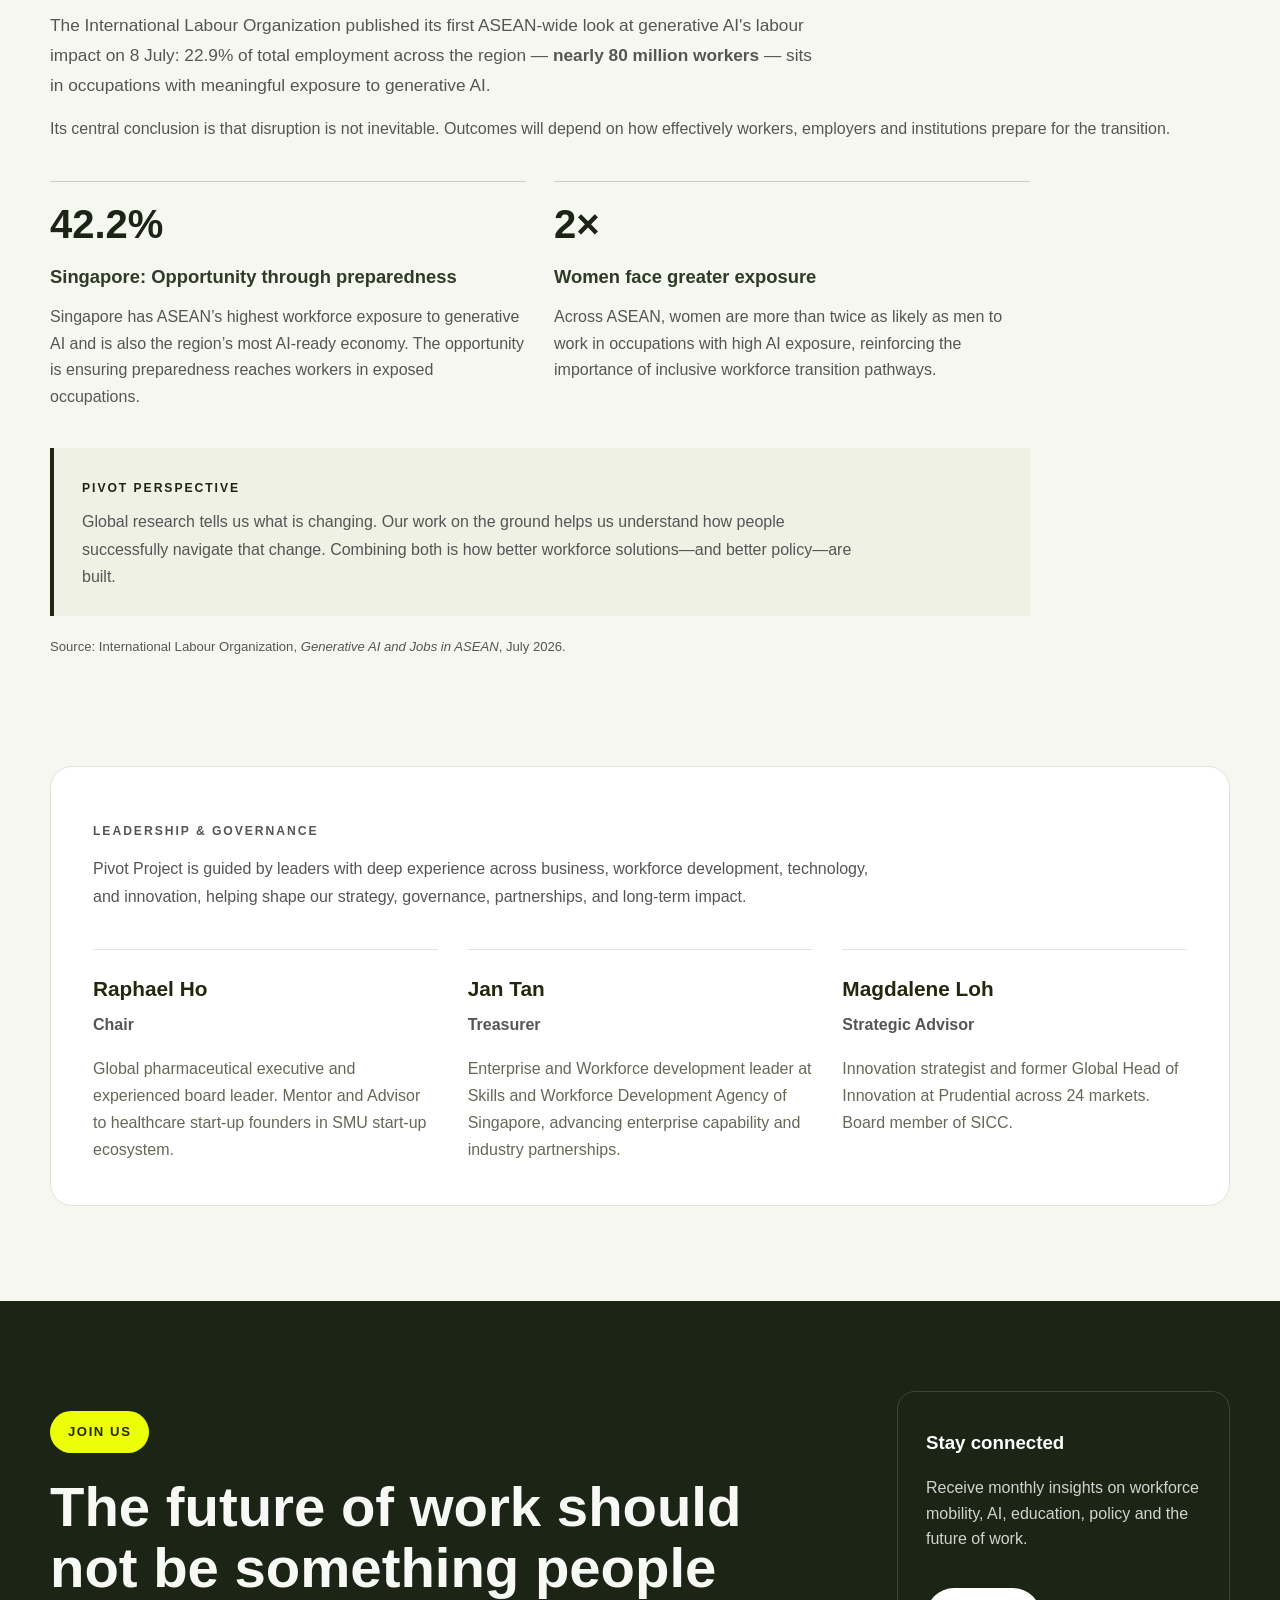
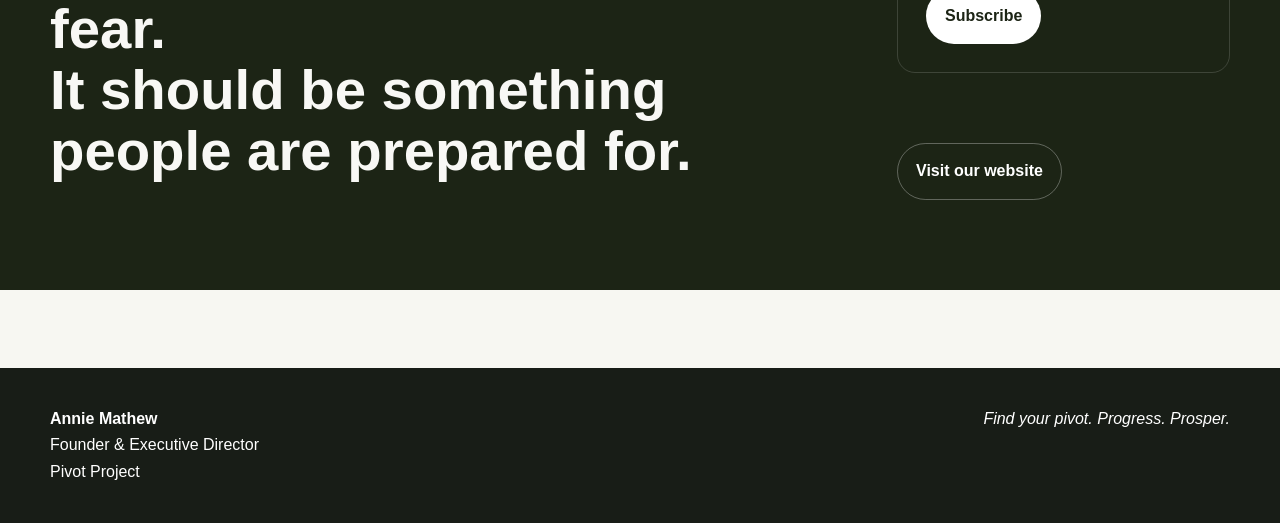
==== commit e5608ce9: "added Natasha story to flywheel - aded style" ====
--- a/index.html
+++ b/index.html
@@ -25,7 +25,7 @@
     <span class="brand-title">Pivot Pulse</span>
 </a>
 <nav class="nav" aria-label="Issue sections">
-  <a href="#this-month">This Month</a>
+
   <a href="#numbers">Impact</a>
   <a href="#voices">Voices</a>
   <a href="#ecosystem">Ecosystem</a>
@@ -445,17 +445,23 @@
         capital—creating a self-reinforcing flywheel that expands capability,
         opportunity and impact without requiring linear increases in funding.
       </p>
-
-      <div class="community-highlights">
-        <span>Participant</span>
-        <span>→</span>
-        <span>Mentor</span>
-        <span>→</span>
-        <span>Champion</span>
-        <span>→</span>
-        <span>Contributor</span>
-      </div>
-    </div>
+<div class="community-highlights">
+  <span>Participant</span>
+  <span>→</span>
+  <span>Mentor</span>
+  <span>→</span>
+  <span>Champion</span>
+  <span>→</span>
+  <span>Contributor</span>
+</div>
+
+<p class="community-proof">
+  <strong>The flywheel in action:</strong> Natasha joined as a mentee. Today, she has
+  mentored another participant toward an opportunity, become a Pivot Champion and
+  Contributor, and is preparing to join the next AI Fellows cohort.
+</p>
+</div>
+
 <article class="programme-card policy-roundtable-card">
   <div class="programme-label">Policy &amp; Systems Change</div>
 
--- a/assets/css/style.css
+++ b/assets/css/style.css
@@ -881,4 +881,15 @@
     padding:72px 0;
     border-top:1px solid var(--line);
     border-bottom:1px solid var(--line);
+}
+.community-proof{
+  margin-top:24px;
+  max-width:850px;
+  font-size:1rem;
+  line-height:1.65;
+  color:rgba(255,255,255,.88);
+}
+
+.community-proof strong{
+  color:#fff;
 }
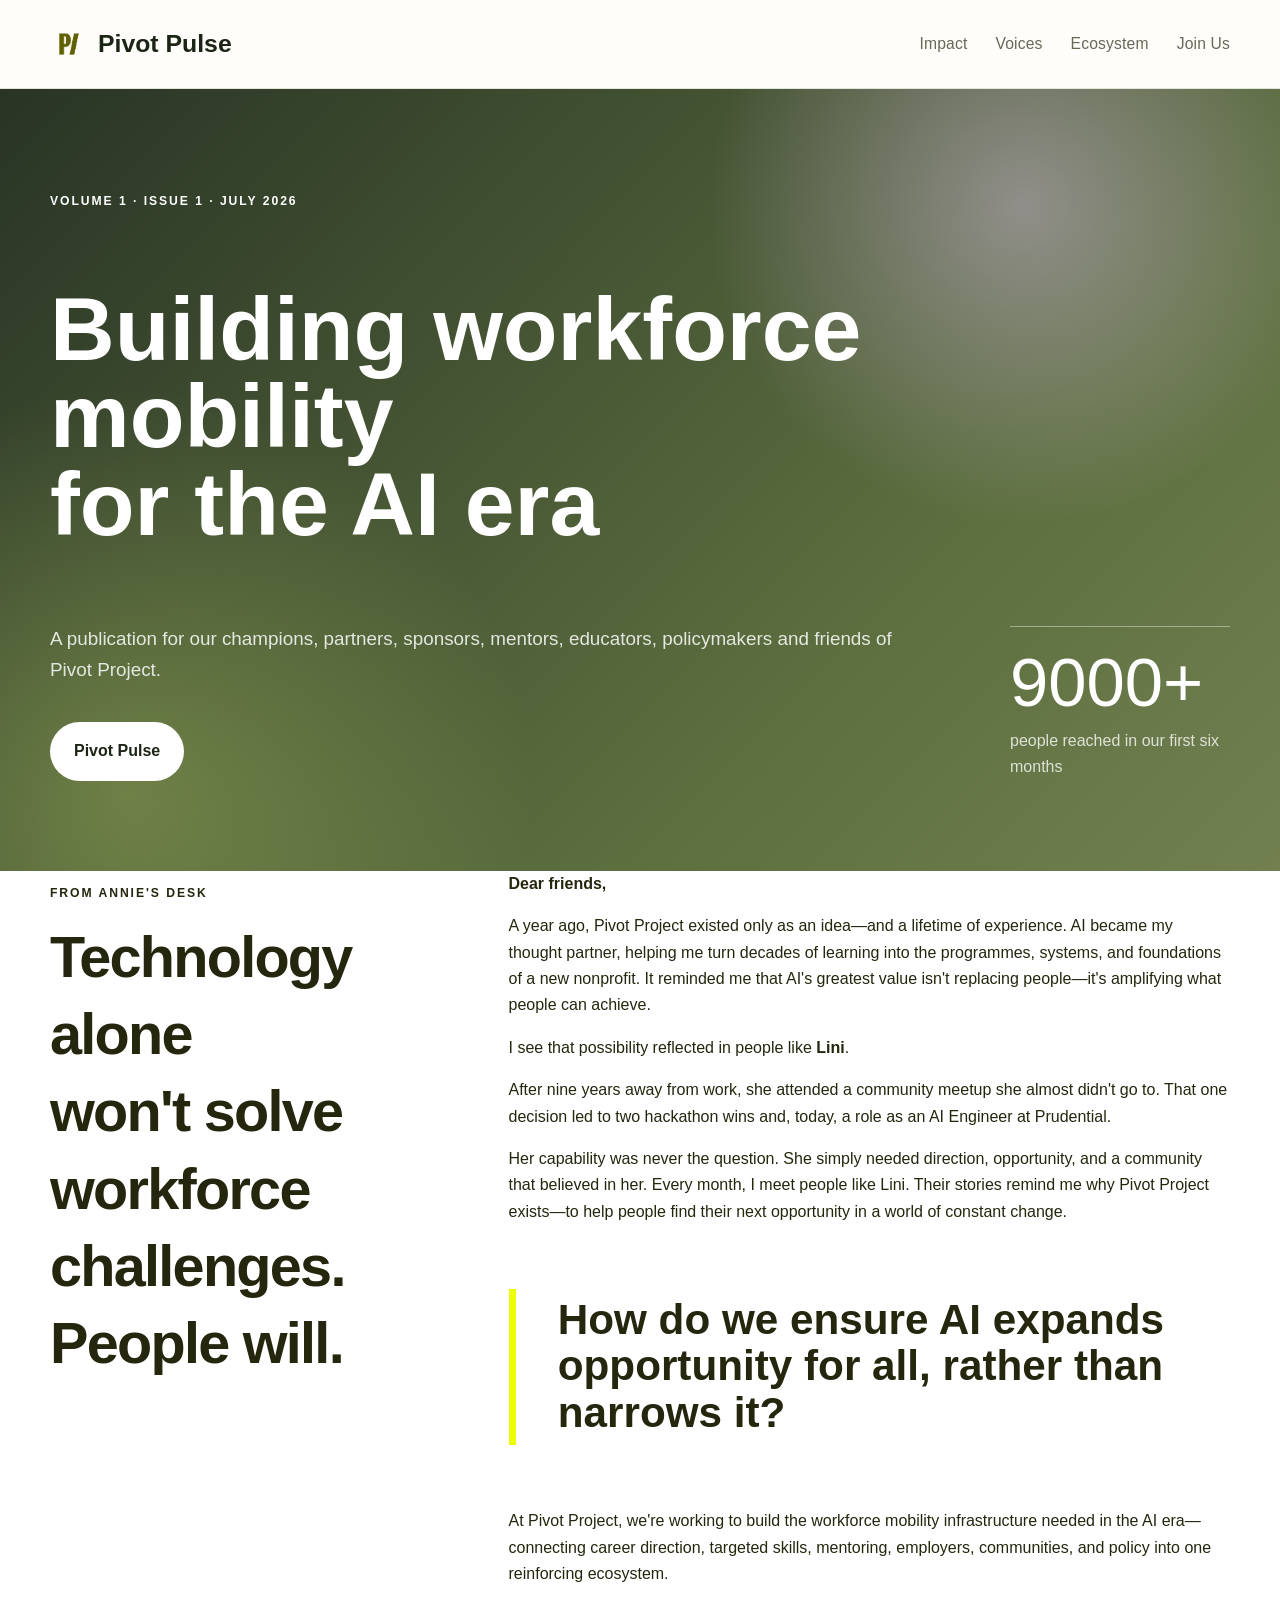
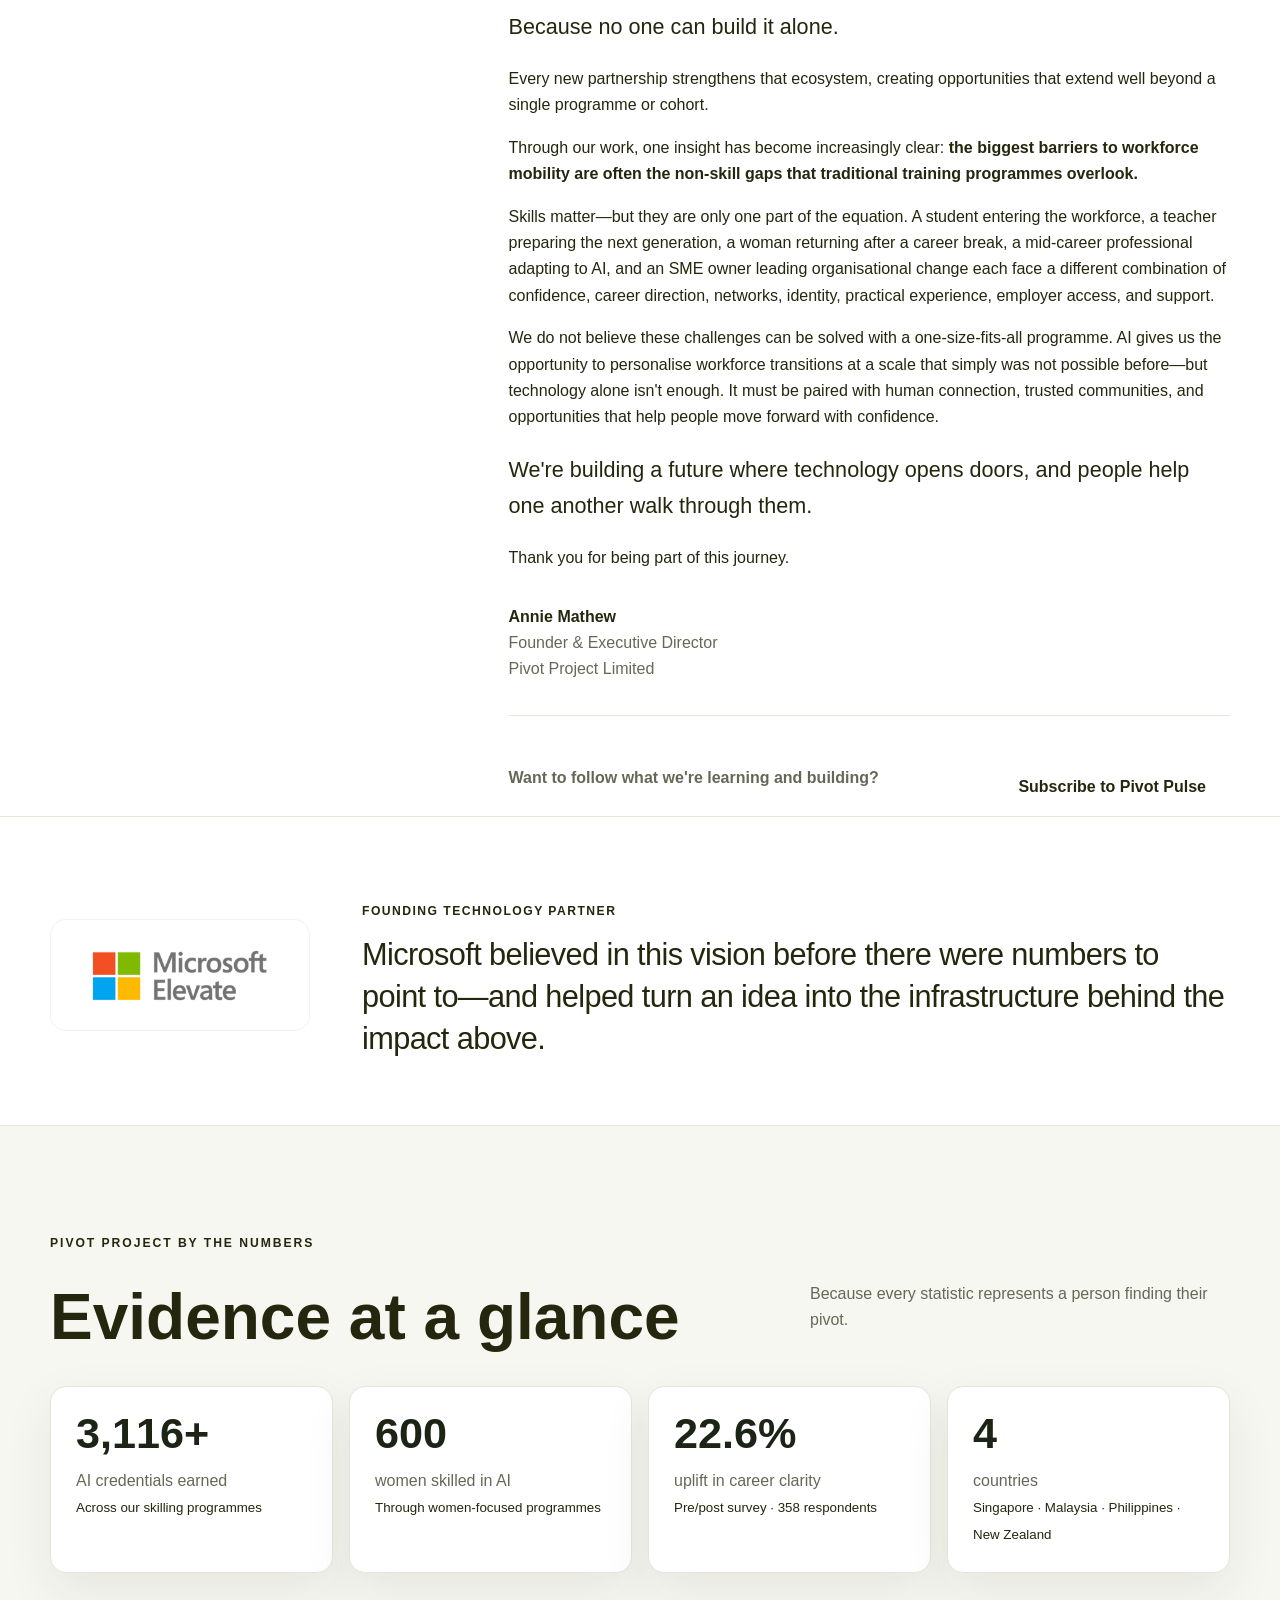
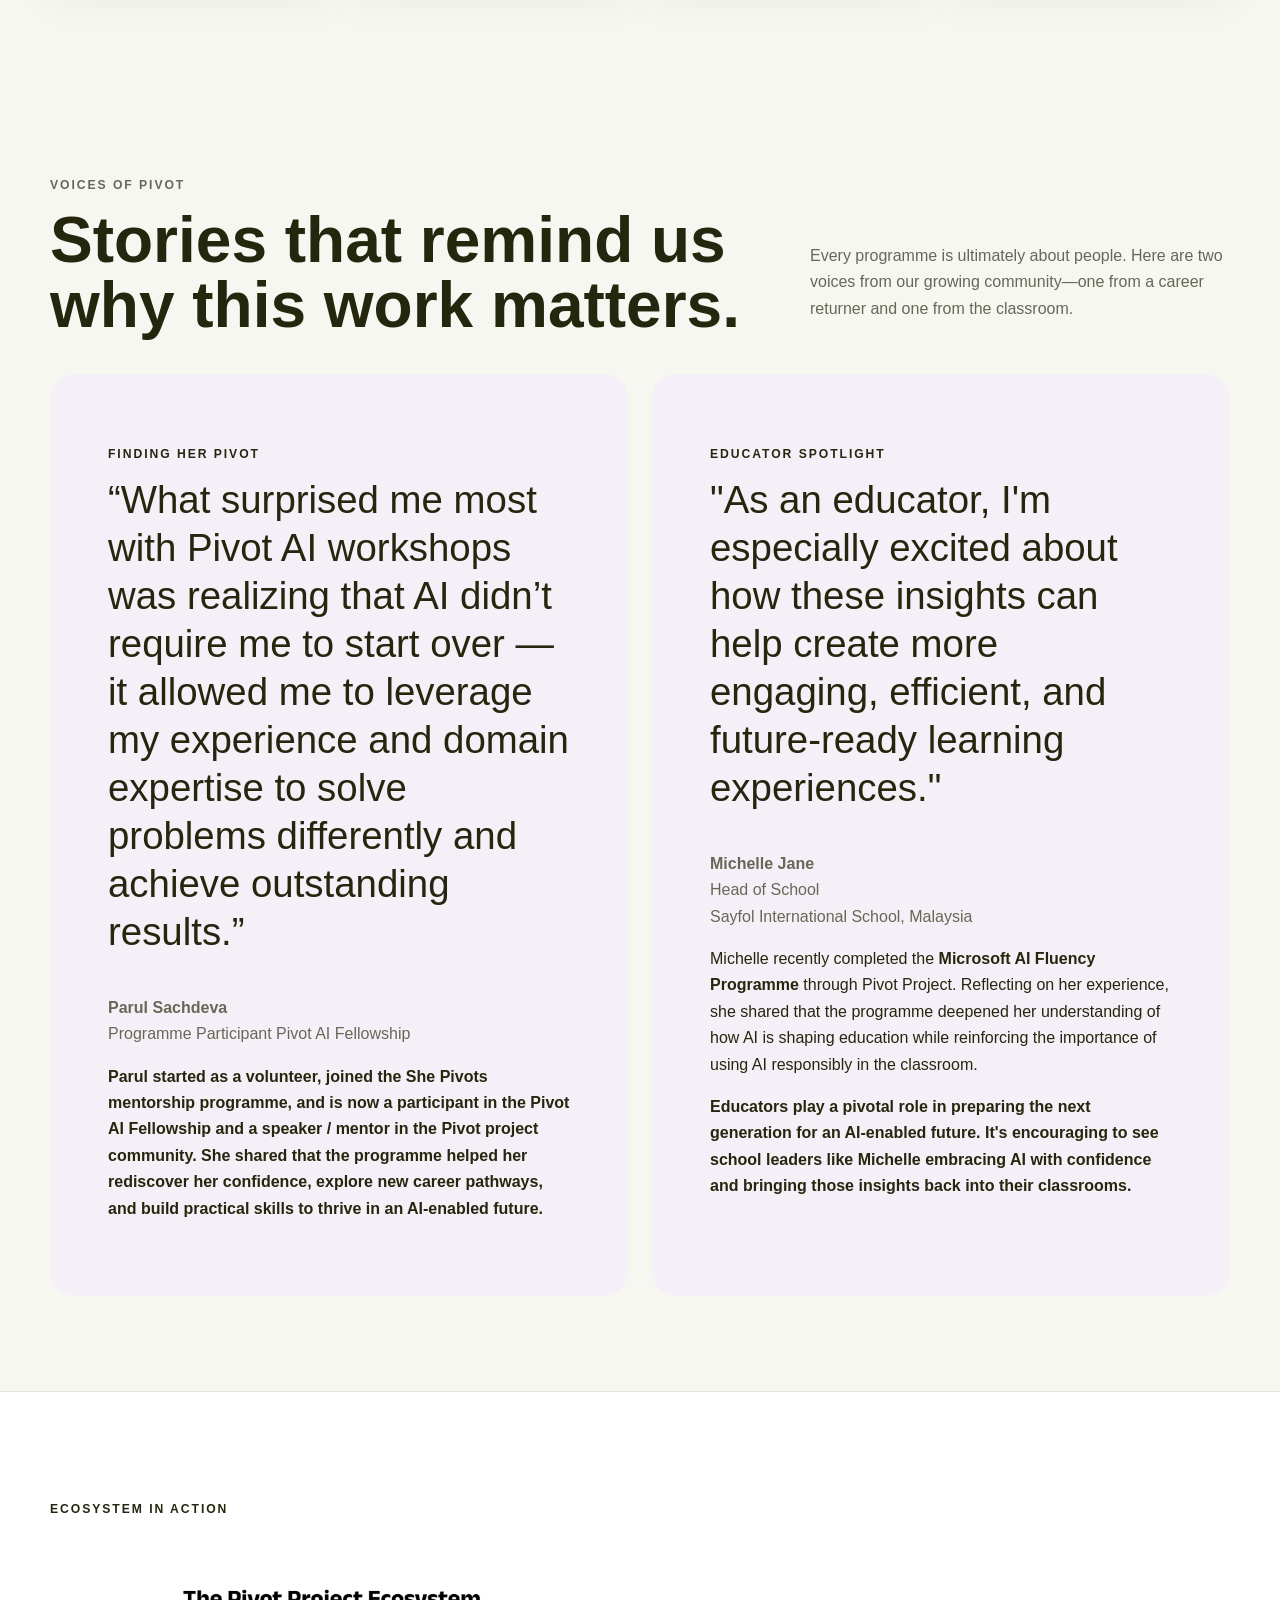
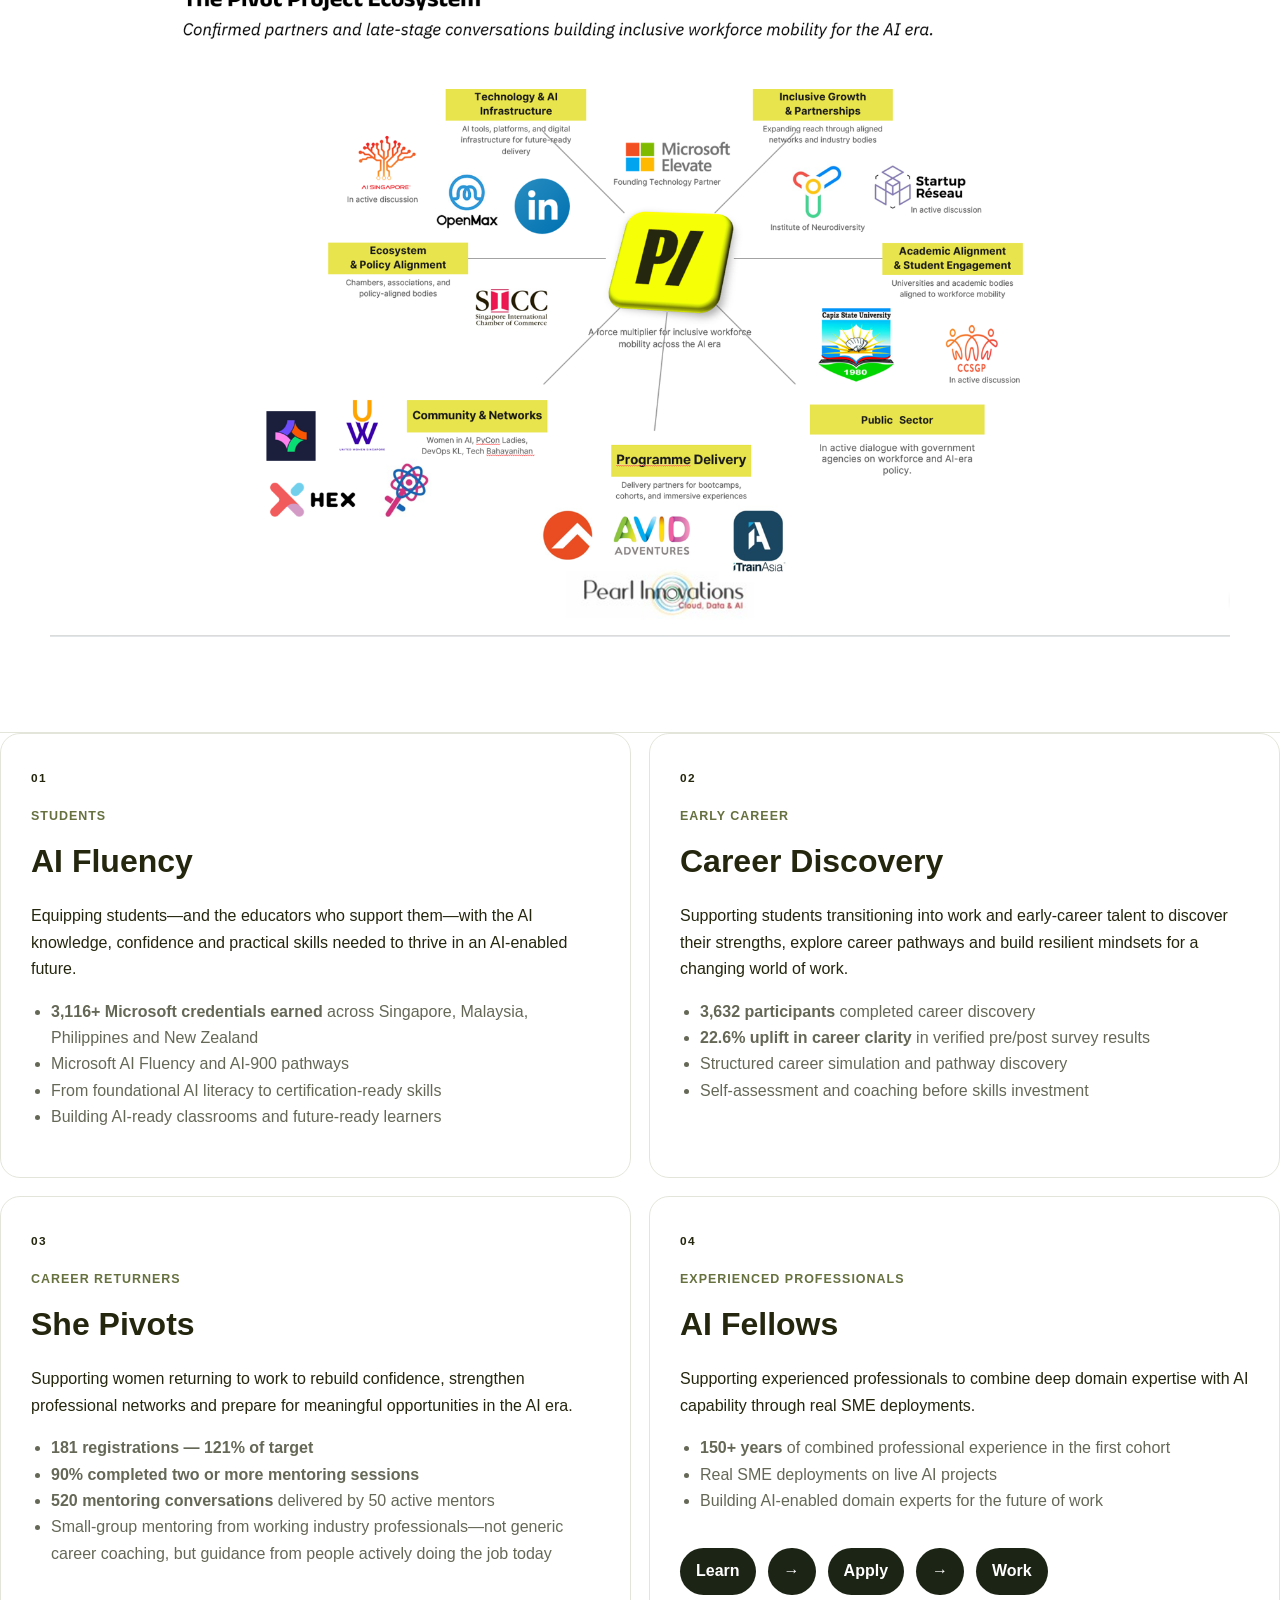
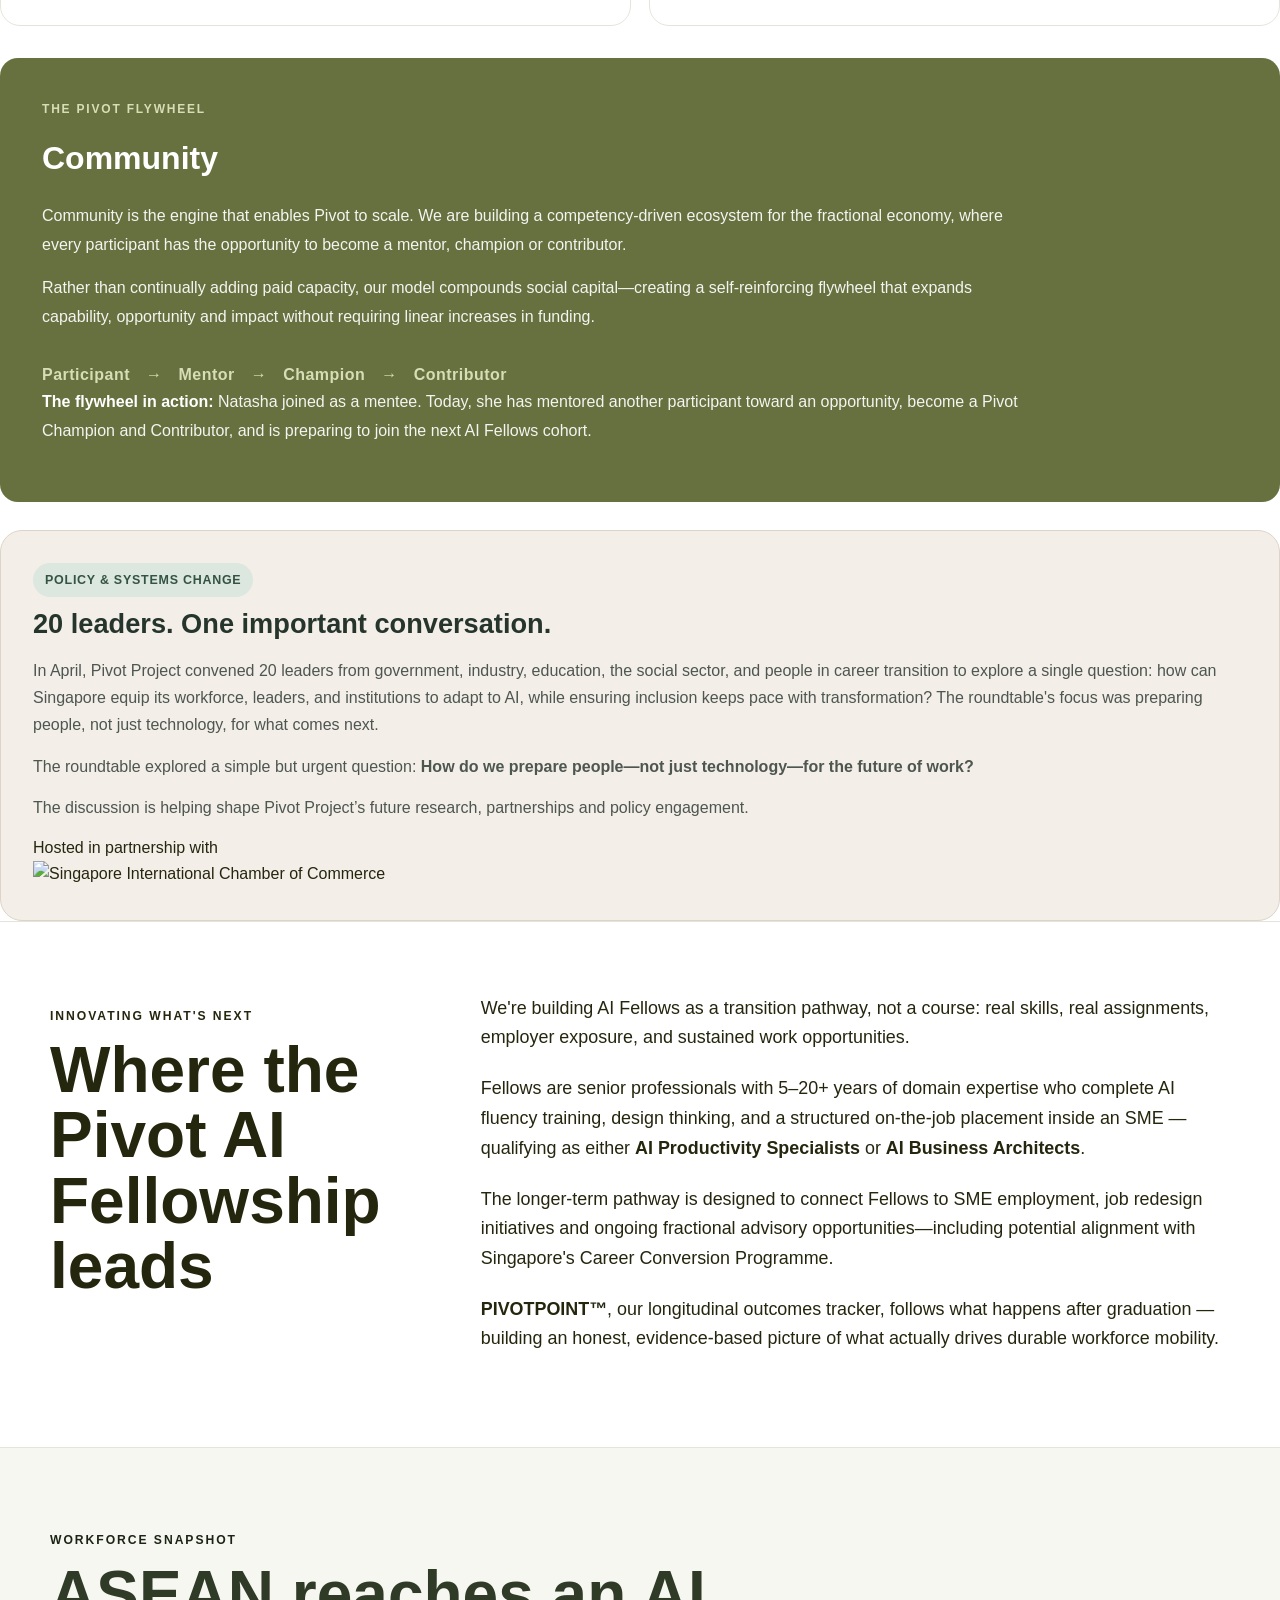
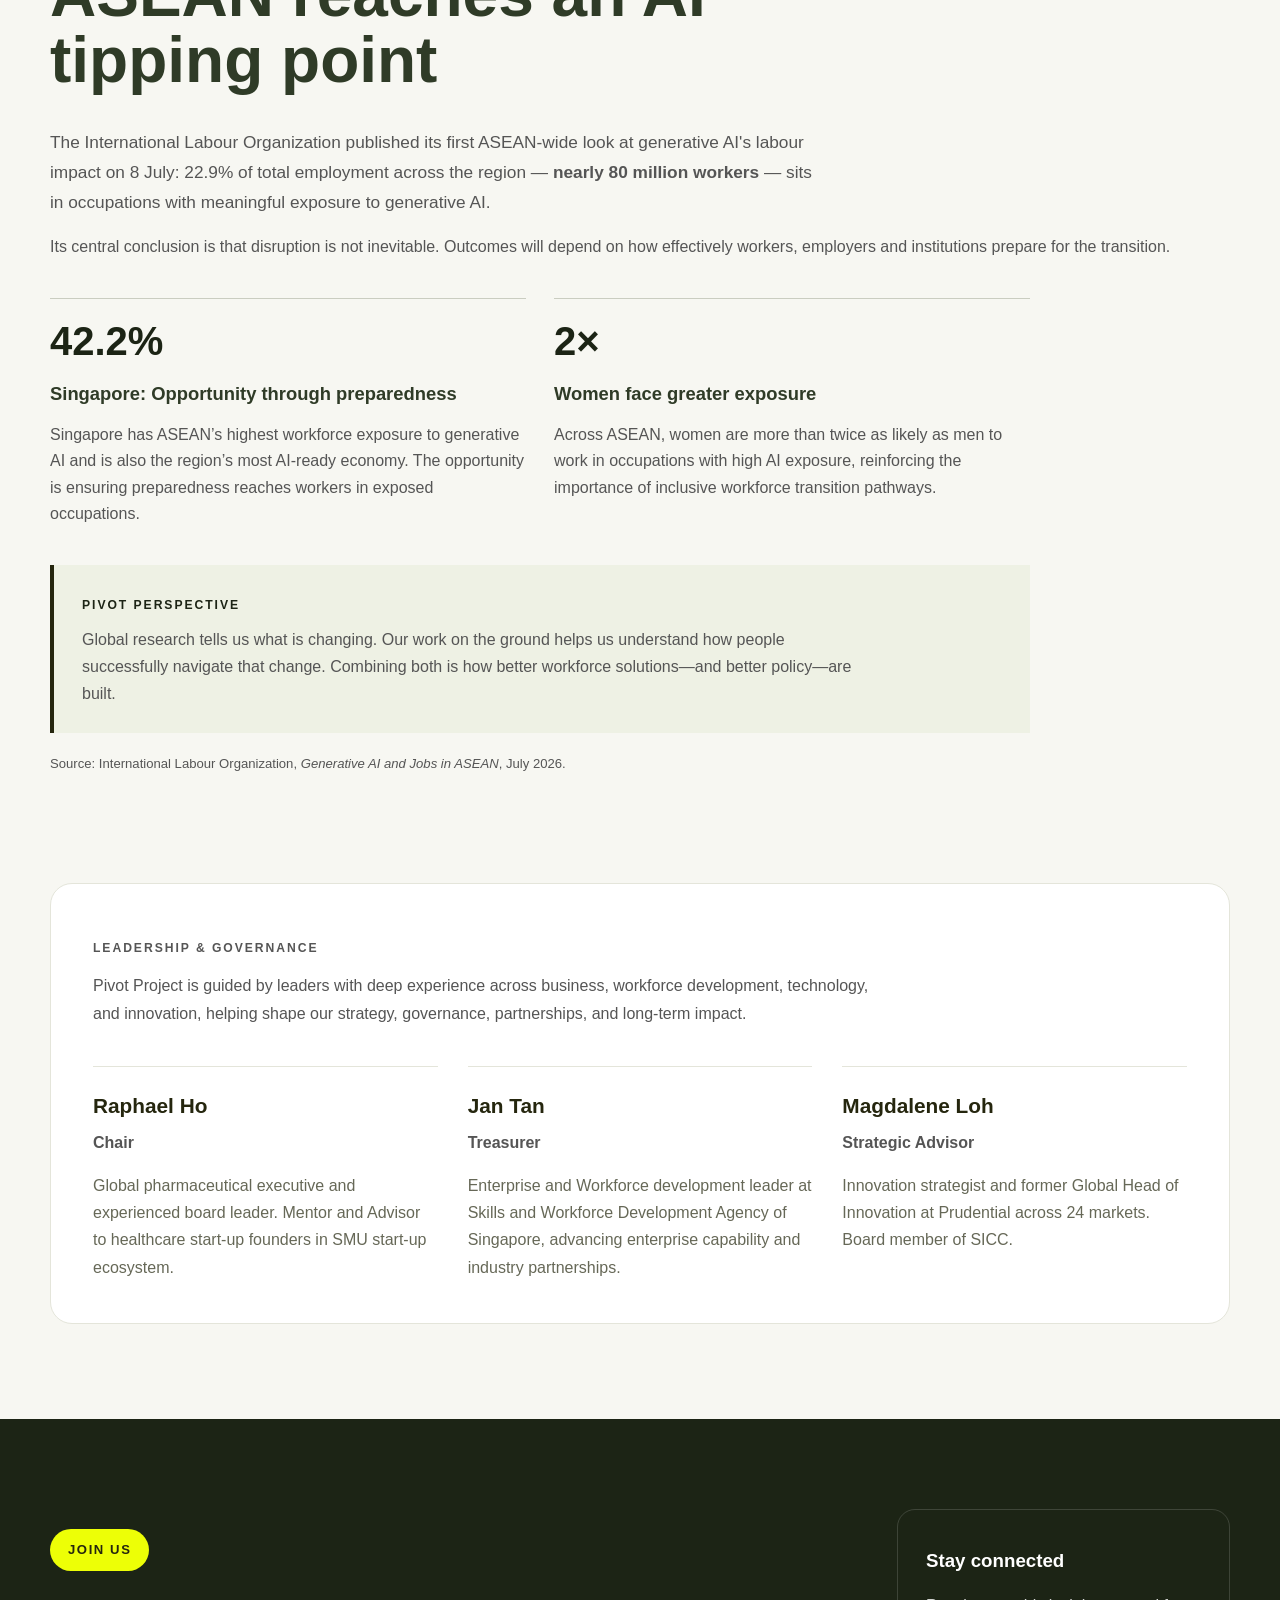
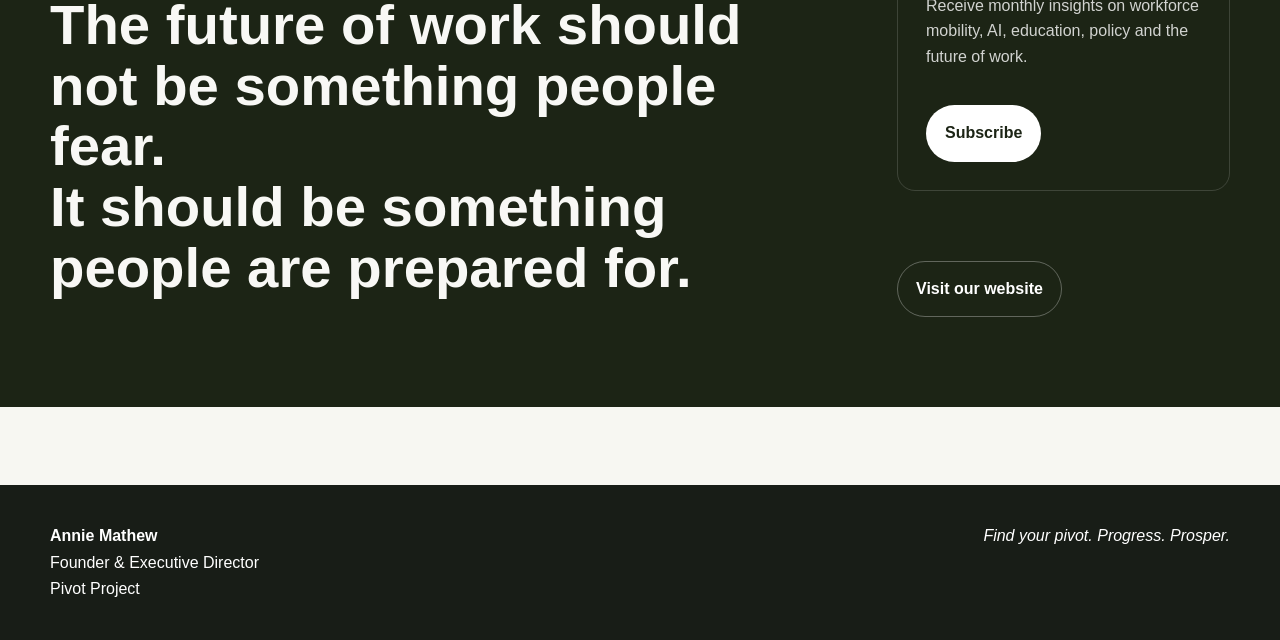
==== commit 1b169e0b: "brought join button up after editorial" ====
--- a/index.html
+++ b/index.html
@@ -152,21 +152,34 @@
           one another walk through them.
         </p>
 
-        <p>
-          Thank you for being part of this journey.
-        </p>
-
-        <footer class="editorial-signature">
-          <p>
-            <strong>Annie Mathew</strong><br>
-            <span>Founder &amp; Executive Director</span><br>
-            <span>Pivot Project Limited</span>
-          </p>
-        </footer>
-      </article>
-
-    </div>
-  </div>
+<p>
+  Thank you for being part of this journey.
+</p>
+
+<footer class="editorial-signature">
+  <p>
+    <strong>Annie Mathew</strong><br>
+    <span>Founder &amp; Executive Director</span><br>
+    <span>Pivot Project Limited</span>
+  </p>
+</footer>
+
+<!-- Early Subscribe CTA -->
+<div class="early-subscribe">
+  <span>Want to follow what we're learning and building?</span>
+
+  <a href="YOUR-SUBSCRIBE-LINK"
+     target="_blank"
+     rel="noopener"
+     class="button">
+    Subscribe to Pivot Pulse
+  </a>
+</div>
+
+</article>
+
+</div>
+</div>
 </section>
 
     <section class="section microsoft-spotlight" id="microsoft">
--- a/assets/css/style.css
+++ b/assets/css/style.css
@@ -892,4 +892,26 @@
 
 .community-proof strong{
   color:#fff;
+}
+.early-subscribe{
+    display:flex;
+    align-items:center;
+    justify-content:space-between;
+    gap:24px;
+    margin-top:32px;
+    padding-top:24px;
+    border-top:1px solid var(--line);
+}
+
+.early-subscribe span{
+    font-size:1rem;
+    font-weight:600;
+    color:var(--muted);
+}
+
+@media(max-width:700px){
+    .early-subscribe{
+        flex-direction:column;
+        align-items:flex-start;
+    }
 }
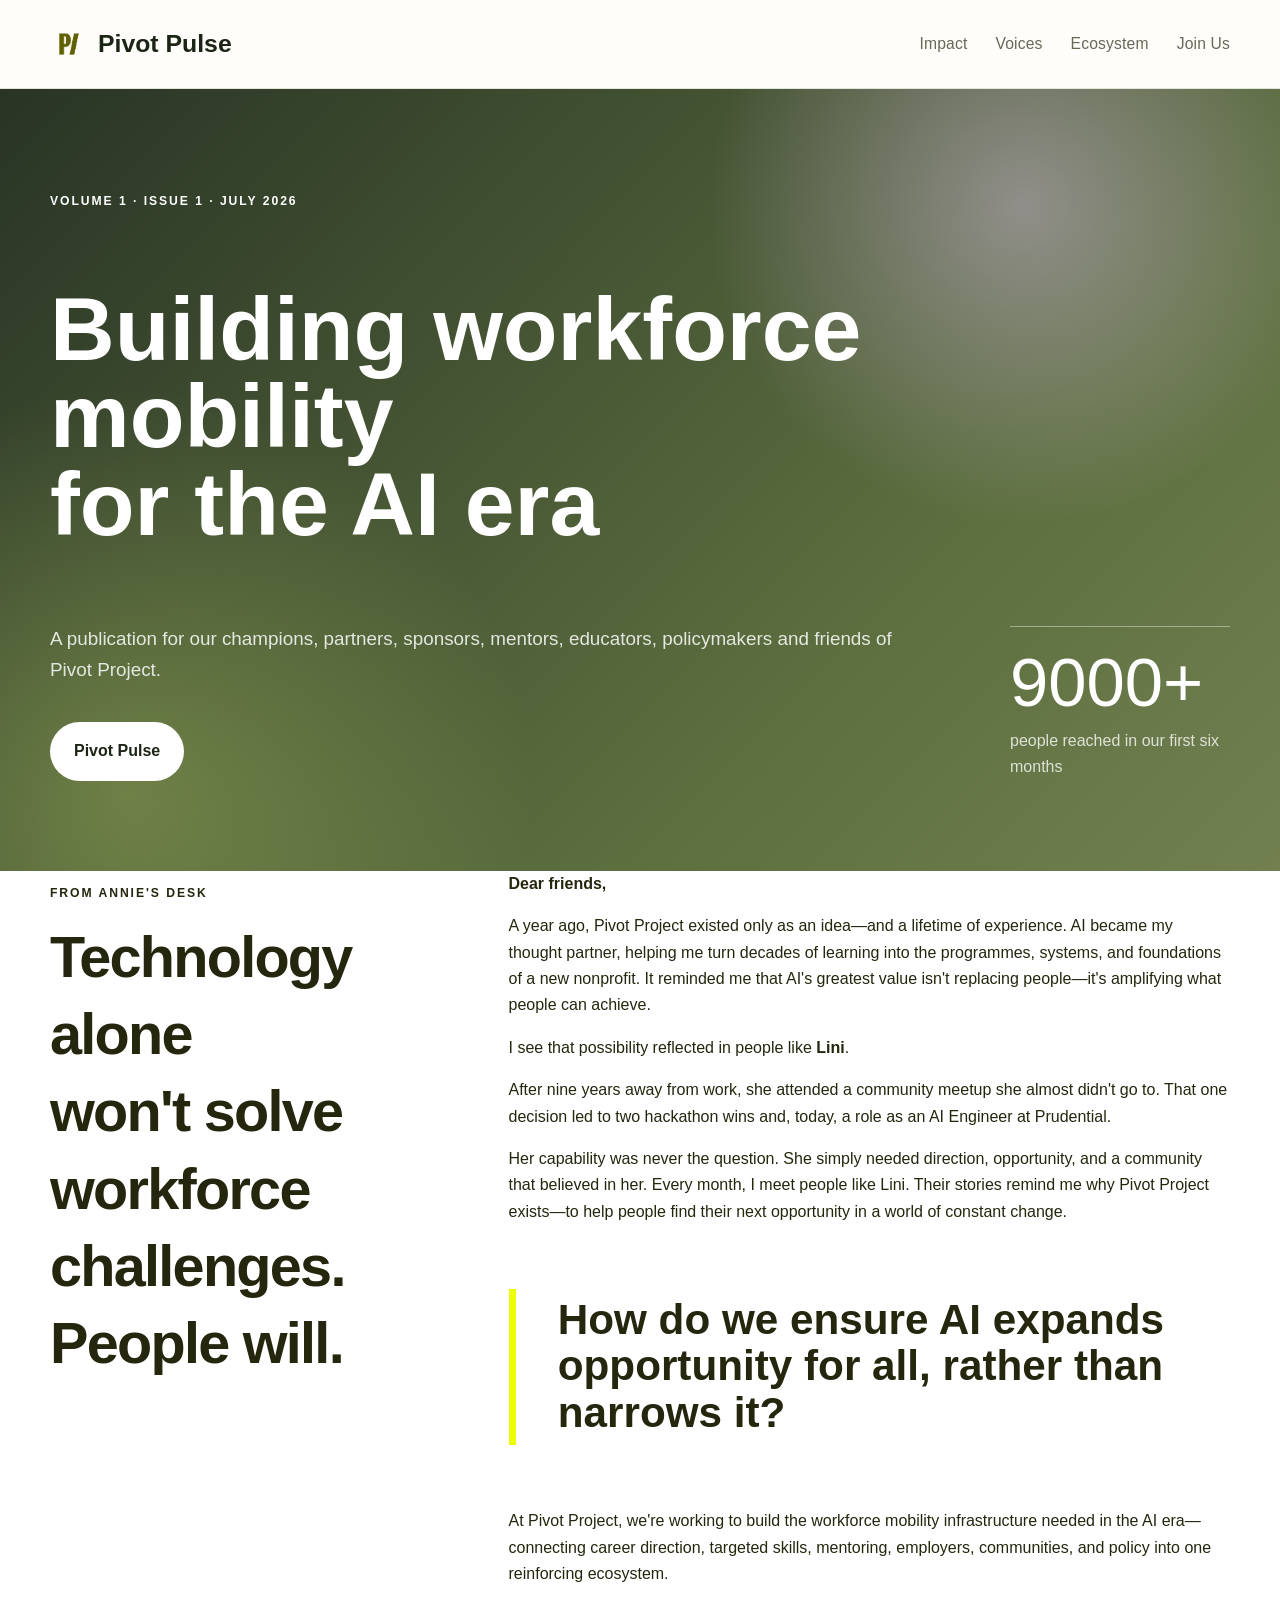
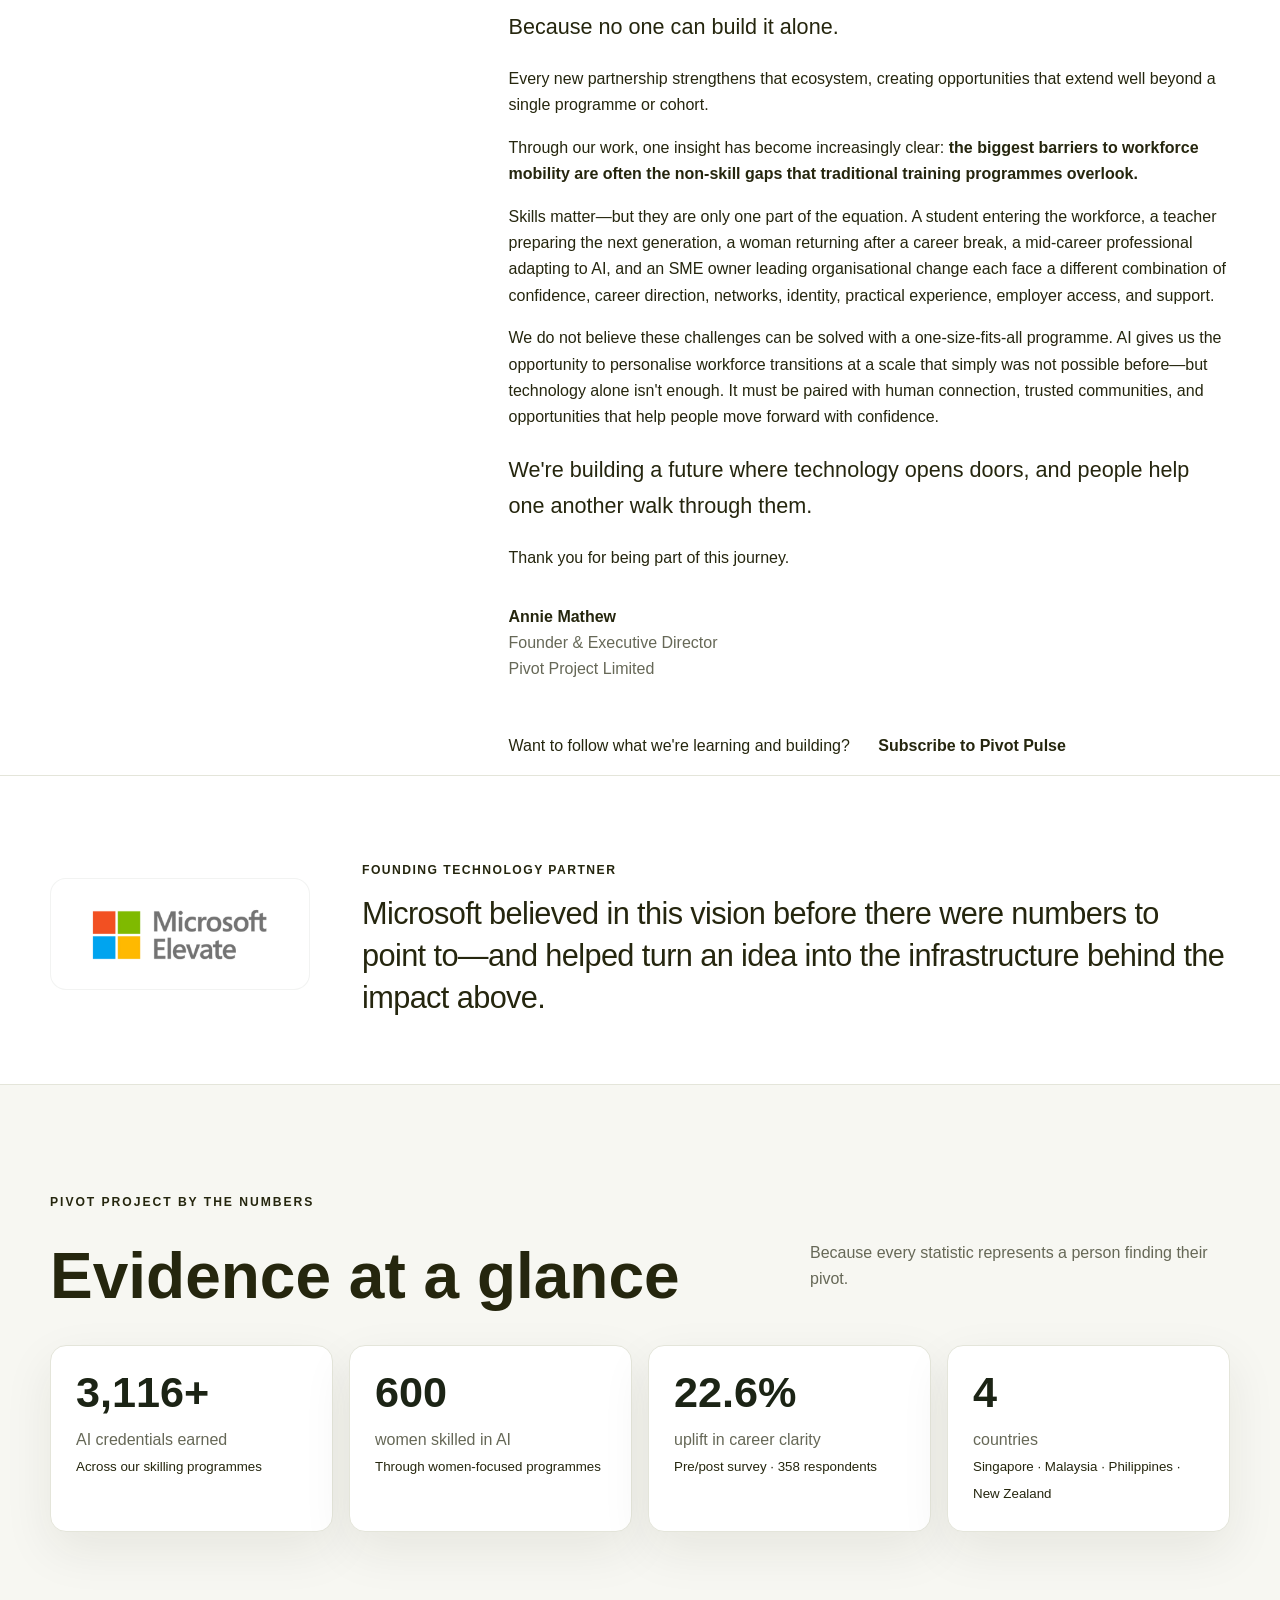
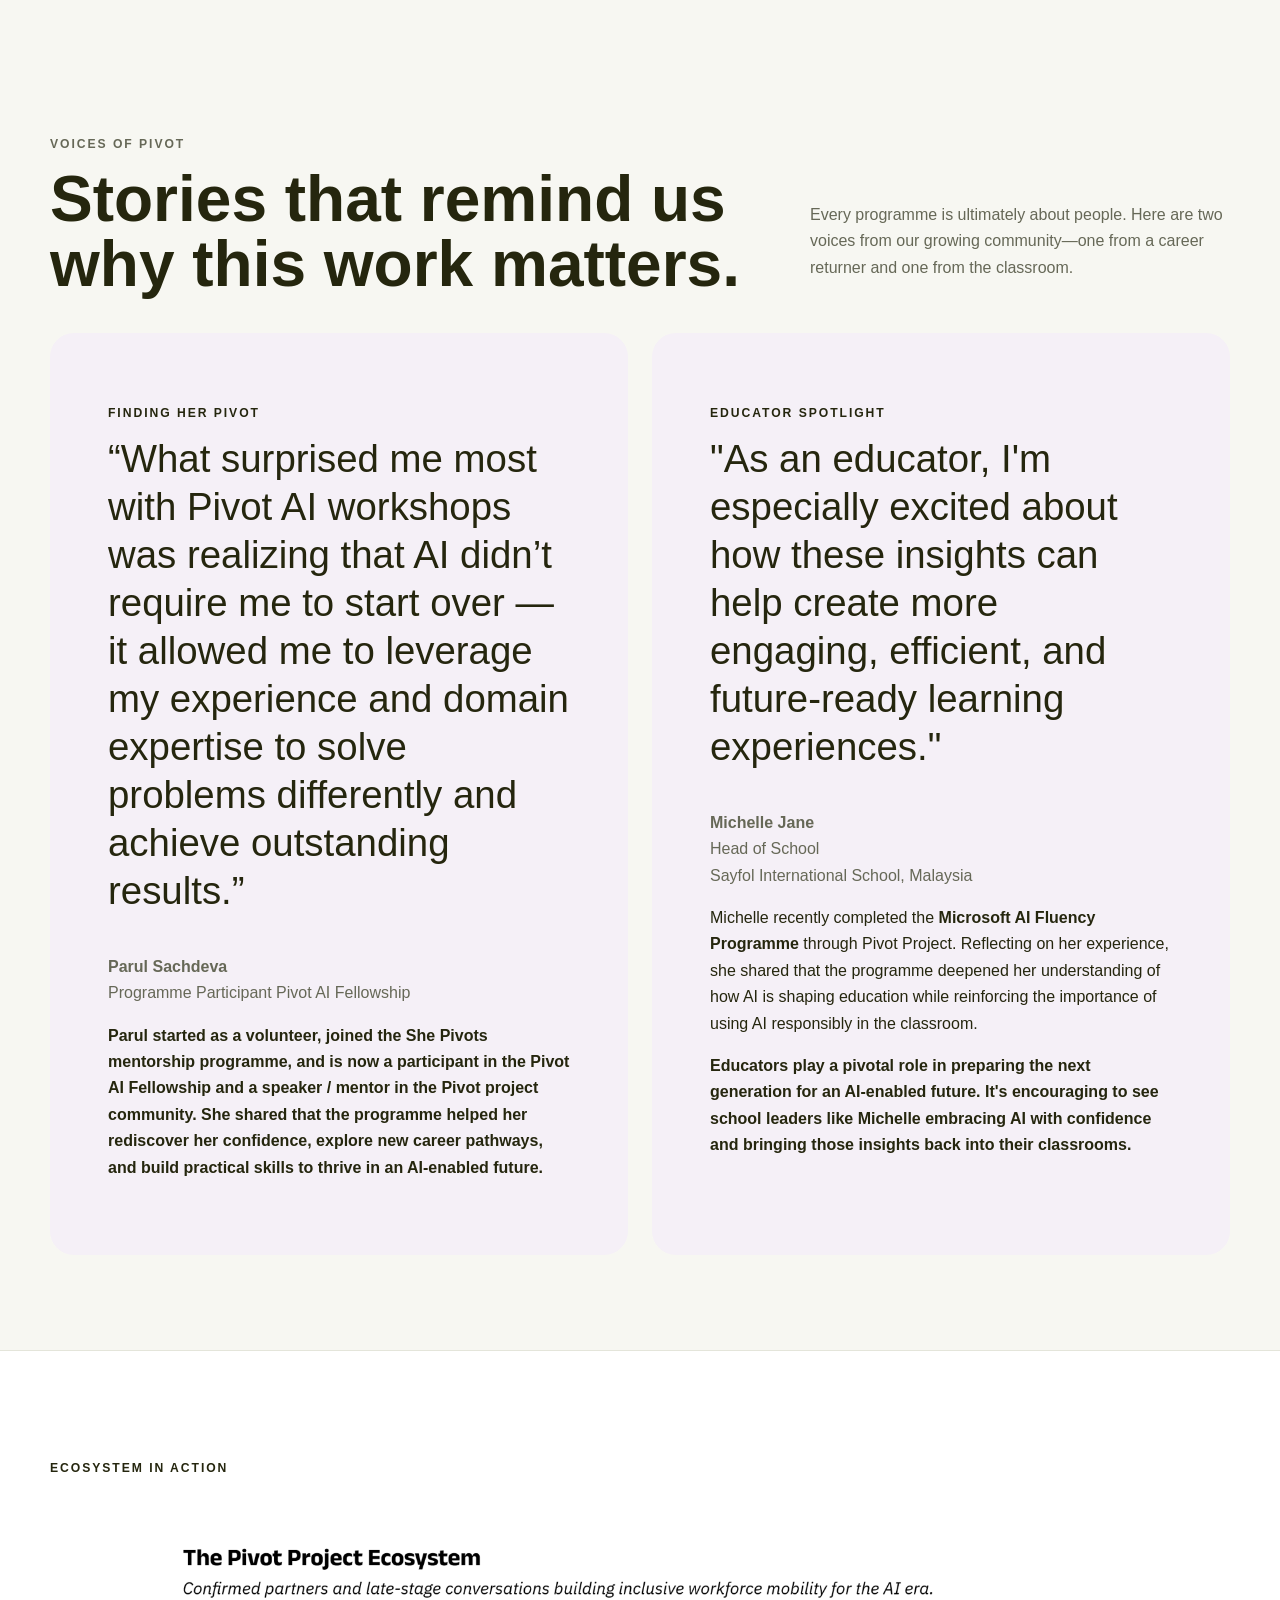
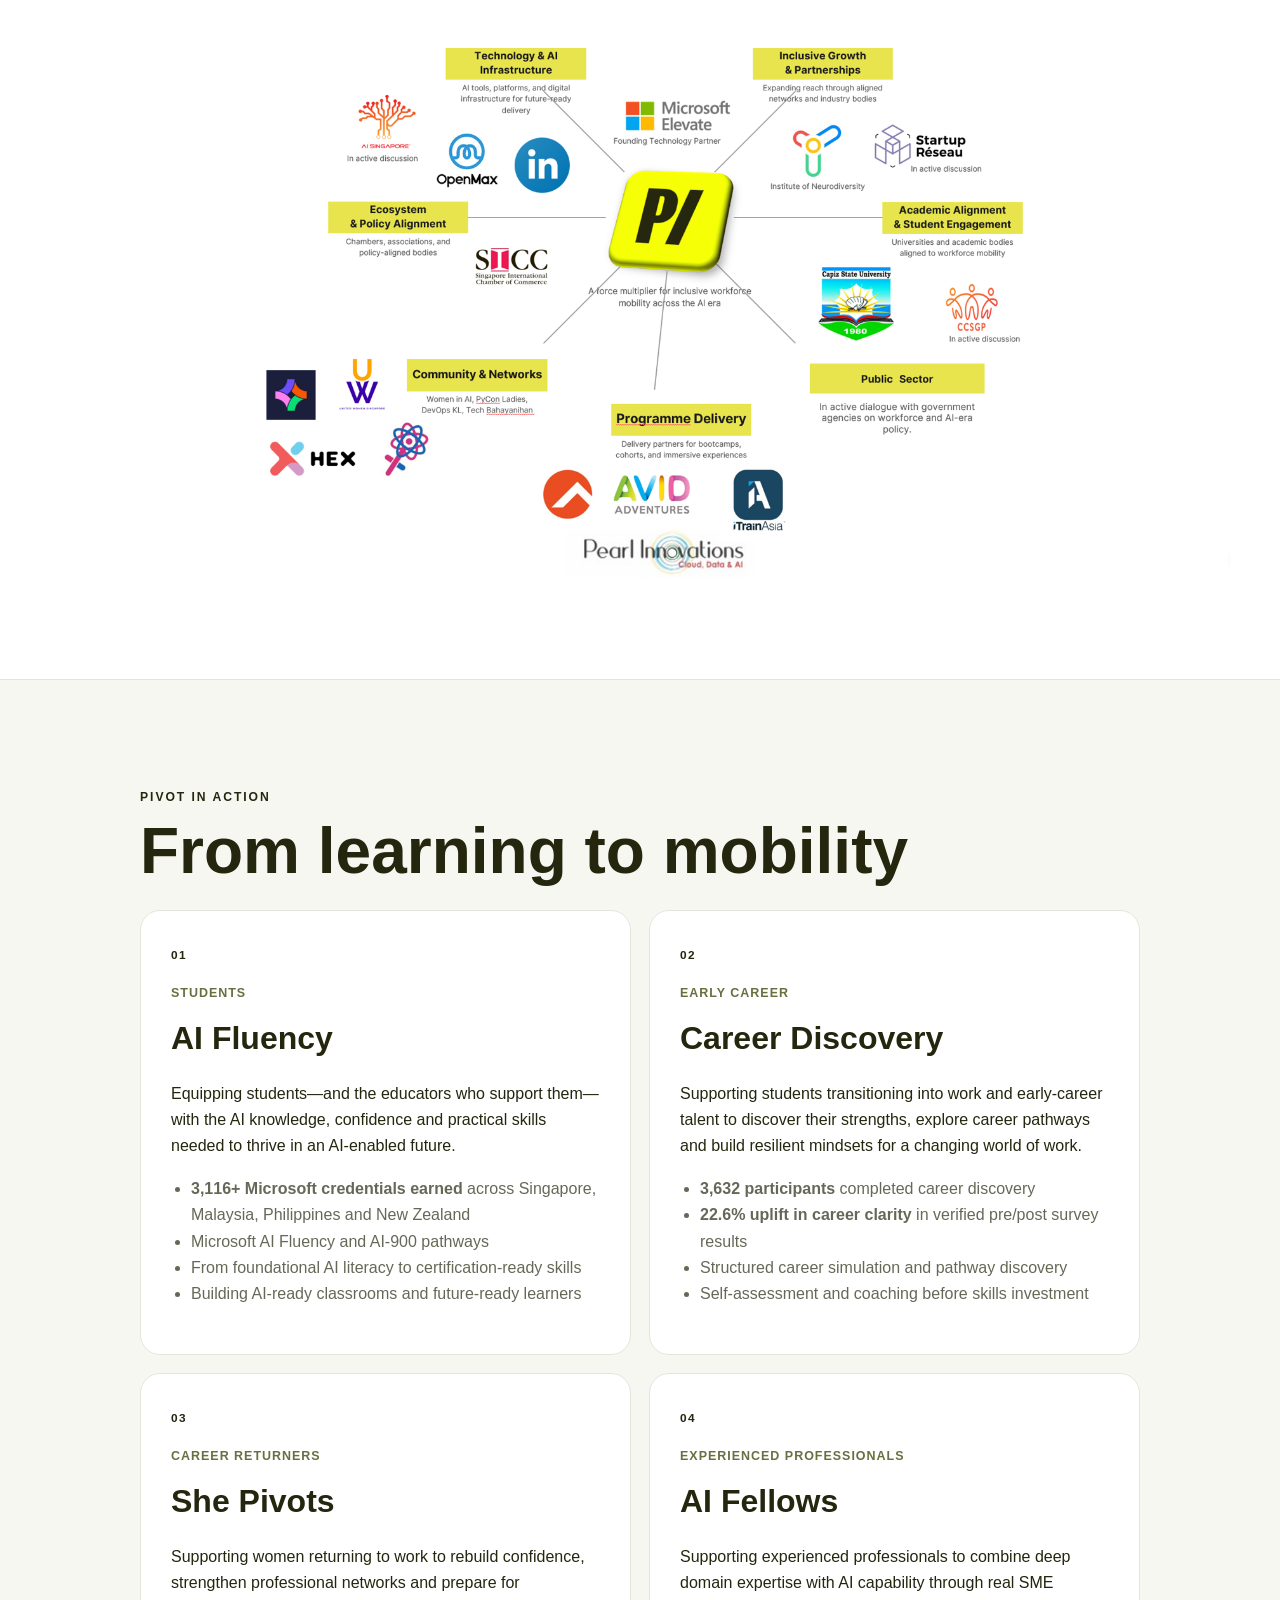
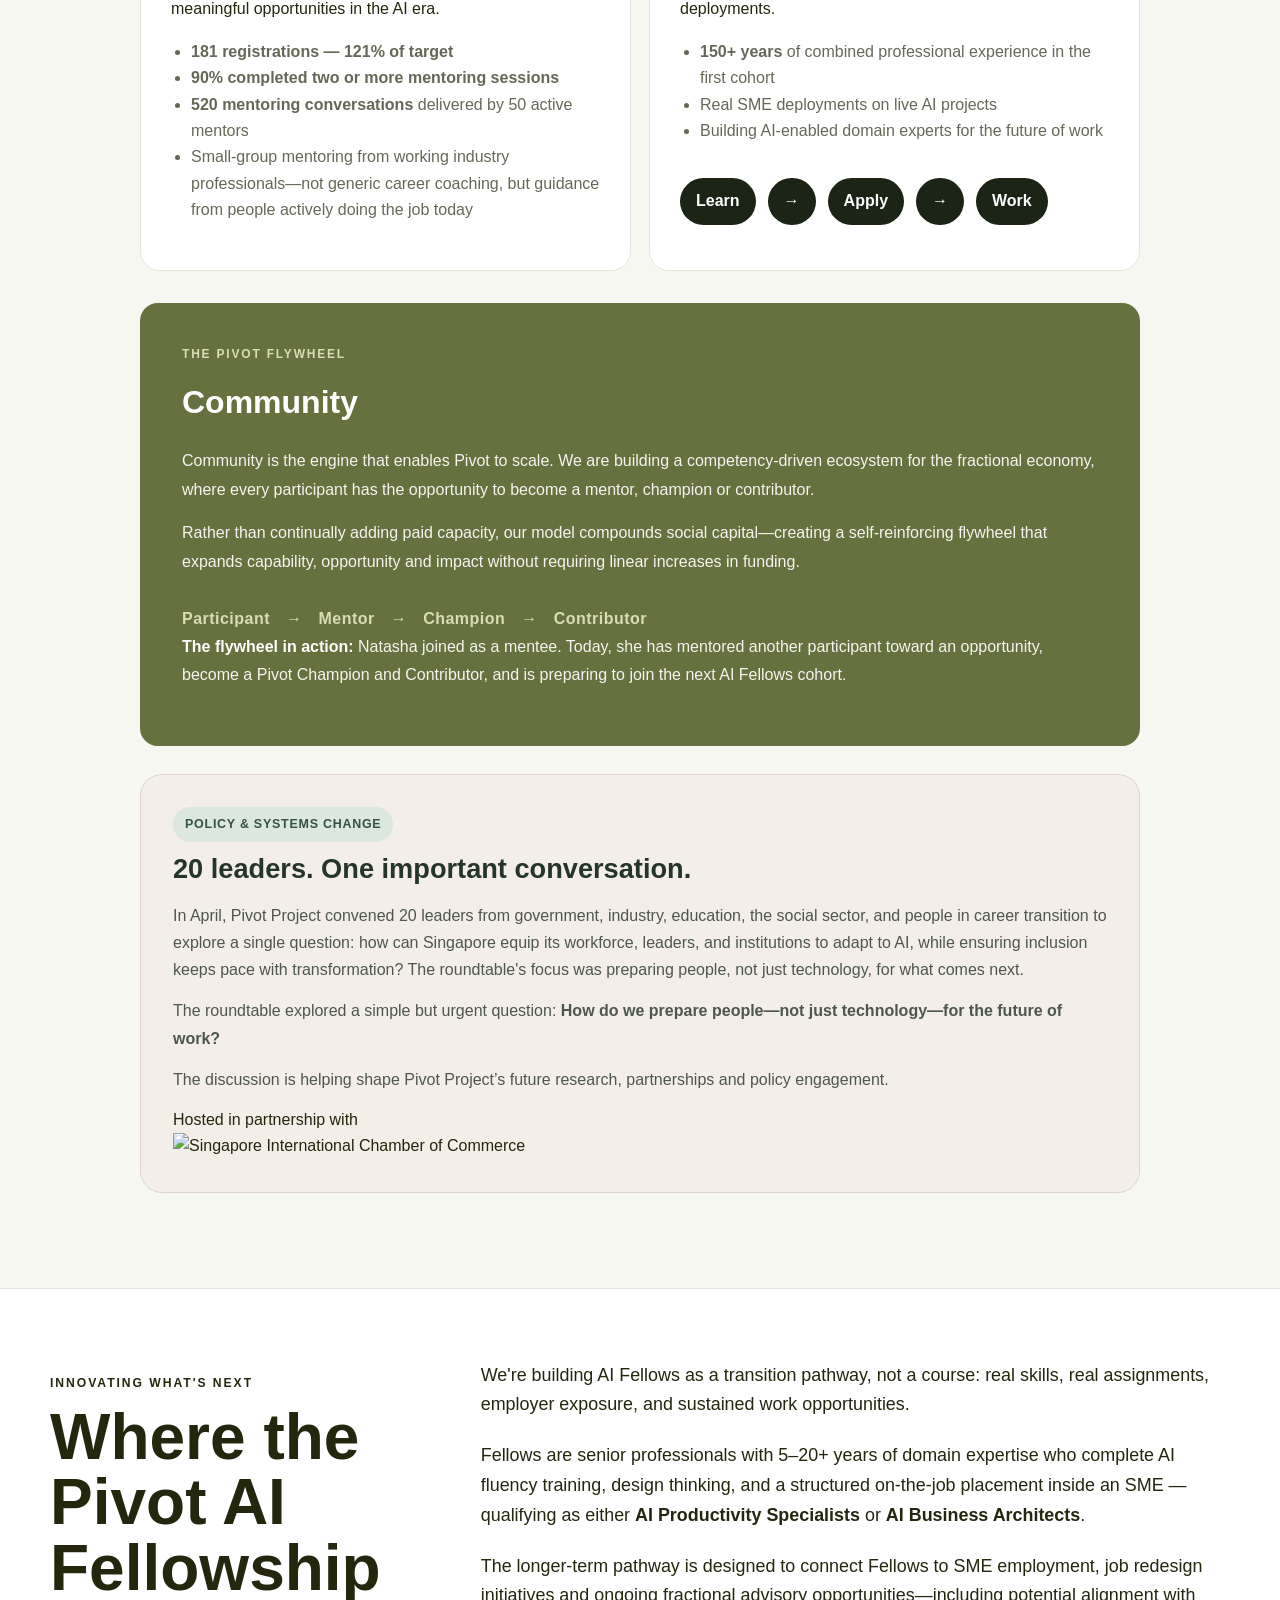
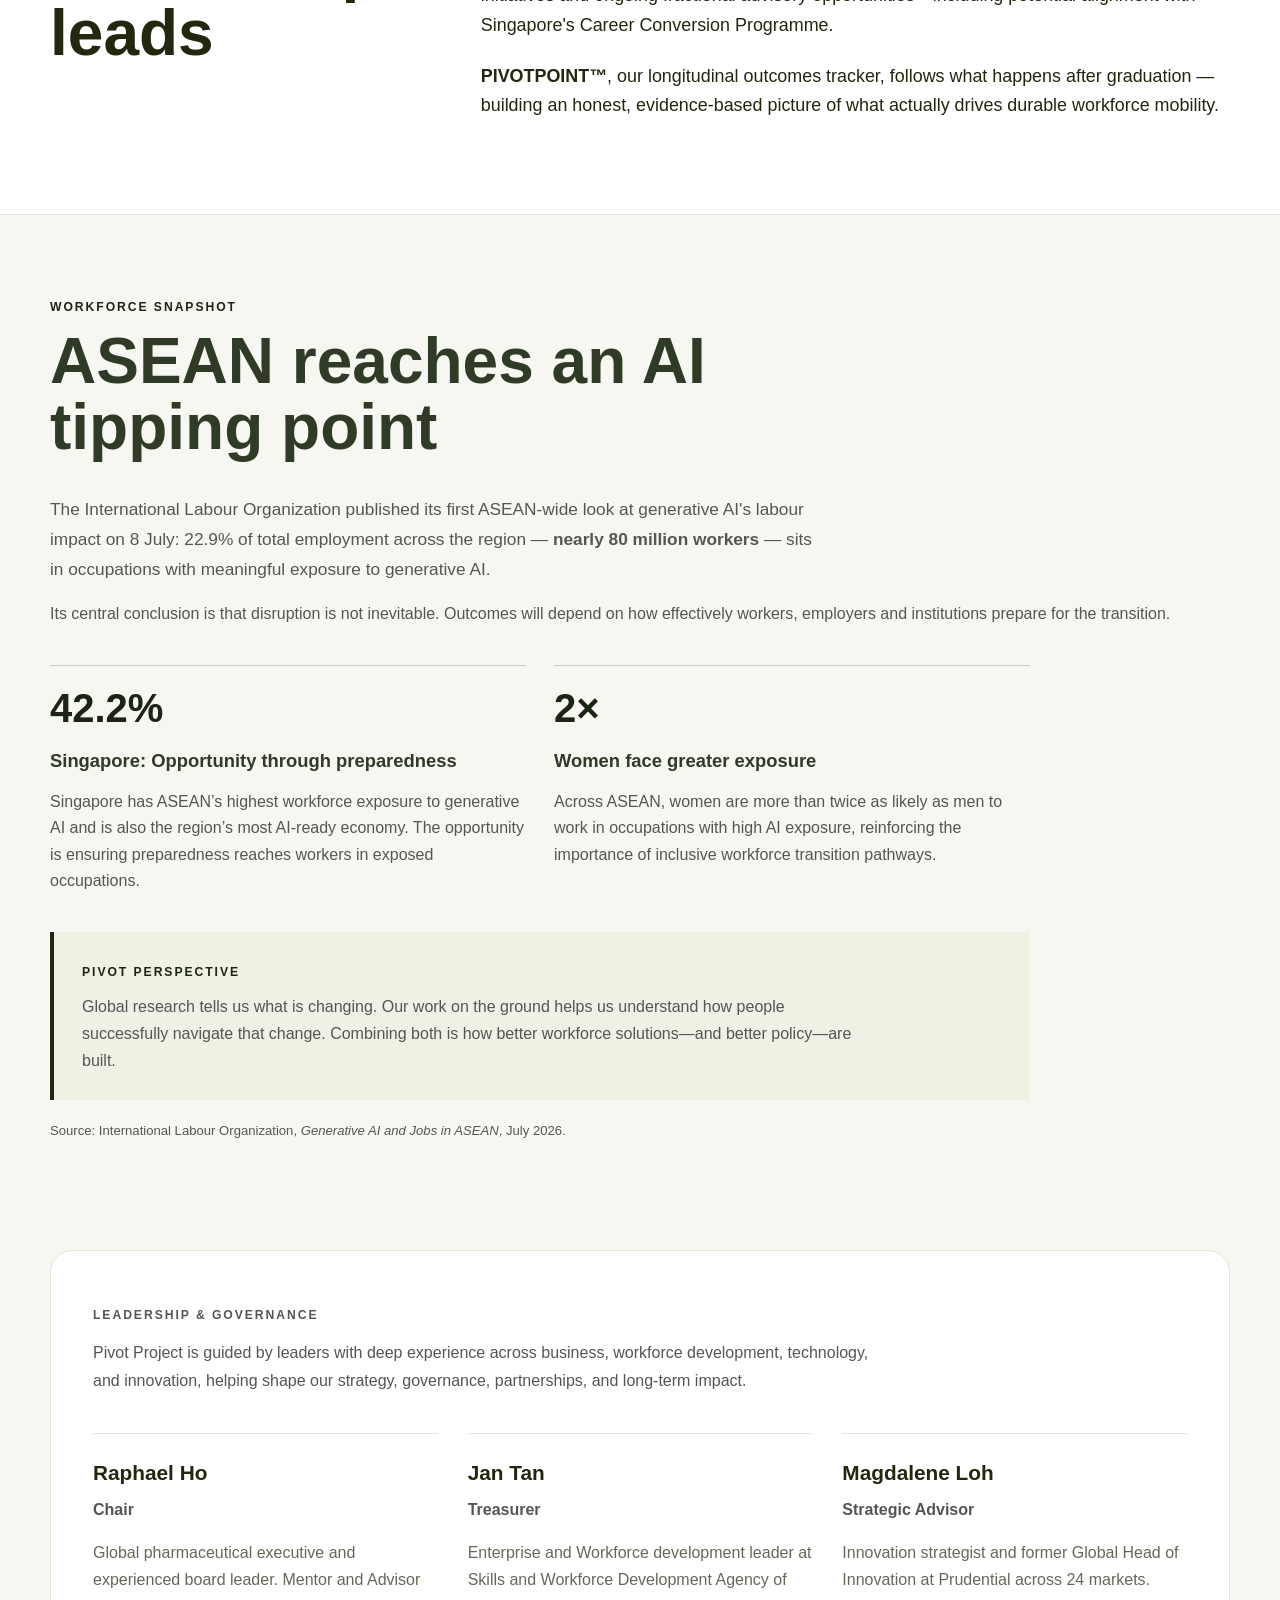
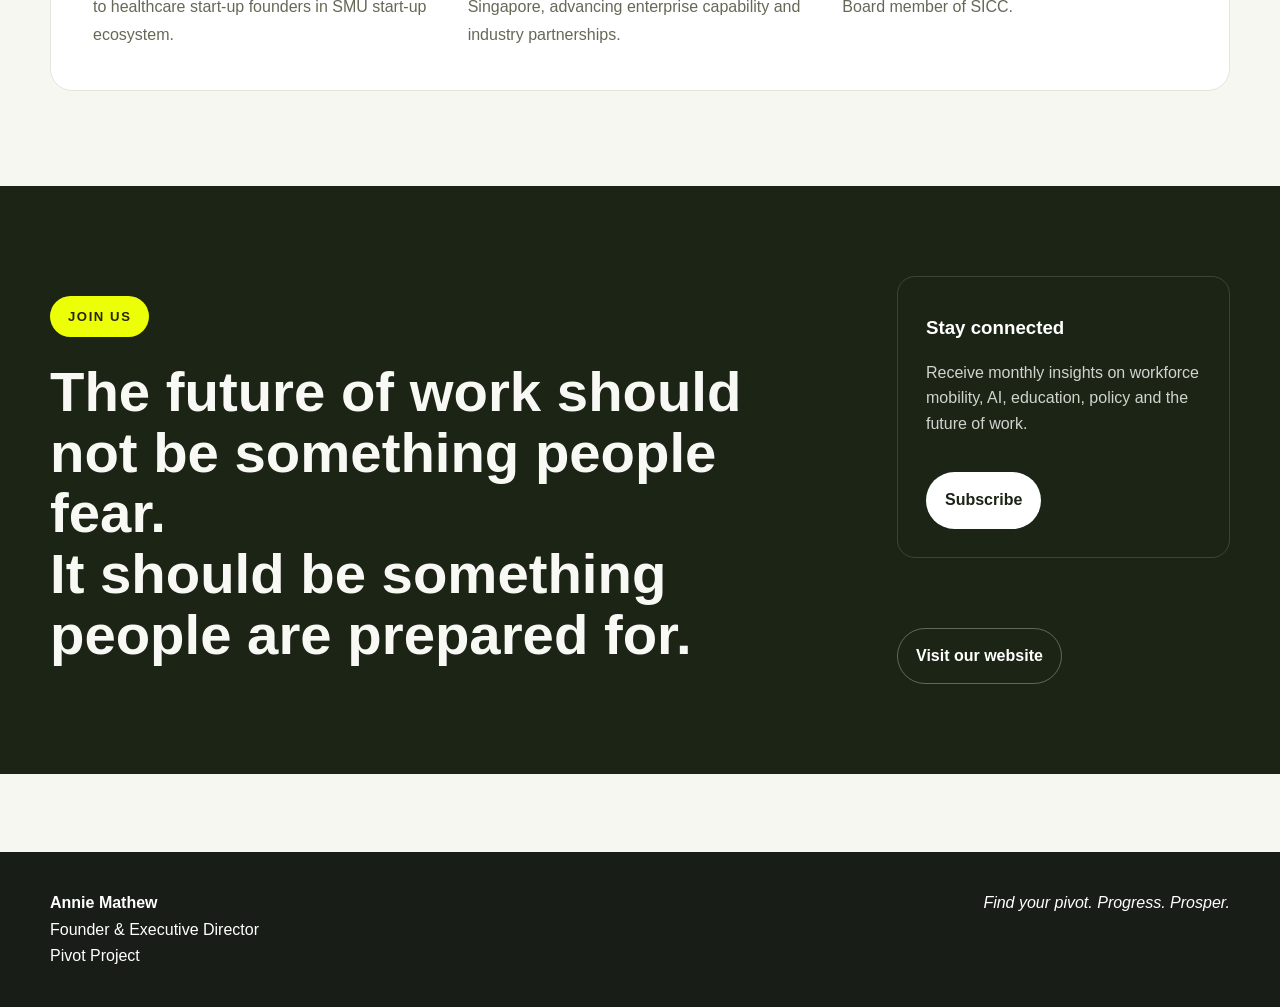
==== commit f902858d: "join link updated" ====
--- a/index.html
+++ b/index.html
@@ -168,7 +168,7 @@
 <div class="early-subscribe">
   <span>Want to follow what we're learning and building?</span>
 
-  <a href="YOUR-SUBSCRIBE-LINK"
+  <a href="https://airtable.com/appJELsWugkue7WW7/pagKMfL16hsiE31Qr/form"
      target="_blank"
      rel="noopener"
      class="button">
@@ -349,7 +349,15 @@
 
   </div>
 </section>
-
+<!-- ===========================
+     PROGRAMMES
+=========================== -->
+
+<section id="programmes" class="section tinted">
+  <div class="shell">
+
+    <p class="section-kicker">Pivot in Action</p>
+    <h2>From learning to mobility</h2>
 
  <div class="programme-grid"> 
 
--- a/assets/css/style.css
+++ b/assets/css/style.css
@@ -151,6 +151,9 @@
 .lesson-list{display:grid;grid-template-columns:repeat(3,1fr);gap:15px;list-style:none;padding:0;margin:26px 0}
 .lesson-list li{background:white;border-radius:12px;padding:16px;font-weight:700}
 .voice-close{font-weight:700}
+#programmes .shell{
+    max-width:1000px;
+}
 .programme-grid{display:grid;grid-template-columns:repeat(2,1fr);gap:18px}
 .programme-card{position:relative;background:var(--paper);border:1px solid var(--line);border-radius:20px;padding:30px;min-height:290px}
 .programme-card h3{font-family:var(--serif);font-size:2rem;margin:.2em 0}
@@ -893,25 +896,13 @@
 .community-proof strong{
   color:#fff;
 }
-.early-subscribe{
-    display:flex;
-    align-items:center;
-    justify-content:space-between;
-    gap:24px;
-    margin-top:32px;
-    padding-top:24px;
-    border-top:1px solid var(--line);
-}
-
-.early-subscribe span{
-    font-size:1rem;
-    font-weight:600;
-    color:var(--muted);
-}
-
-@media(max-width:700px){
-    .early-subscribe{
-        flex-direction:column;
-        align-items:flex-start;
-    }
-}+
+.ecosystem-map{
+    overflow:hidden;
+}
+
+.ecosystem-map img{
+    display:block;
+    width:100%;
+    margin-bottom:-12px;
+}
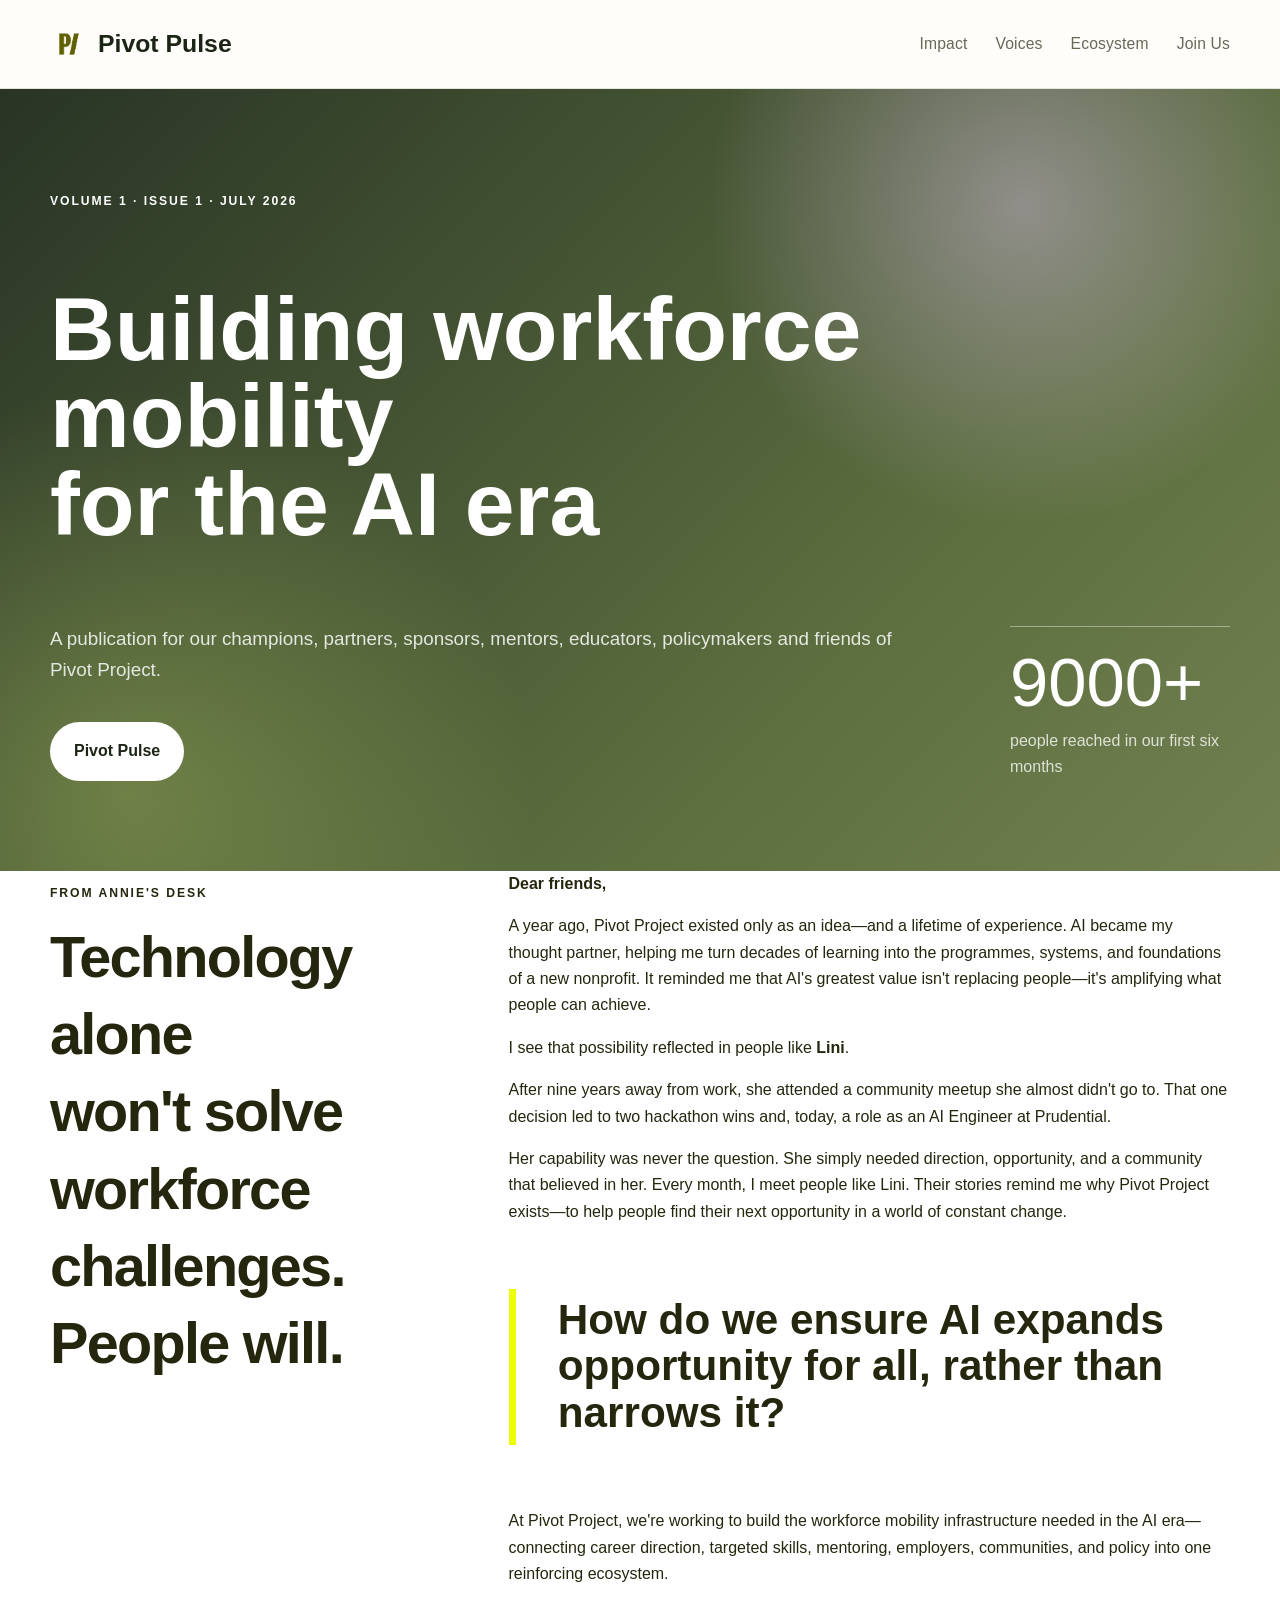
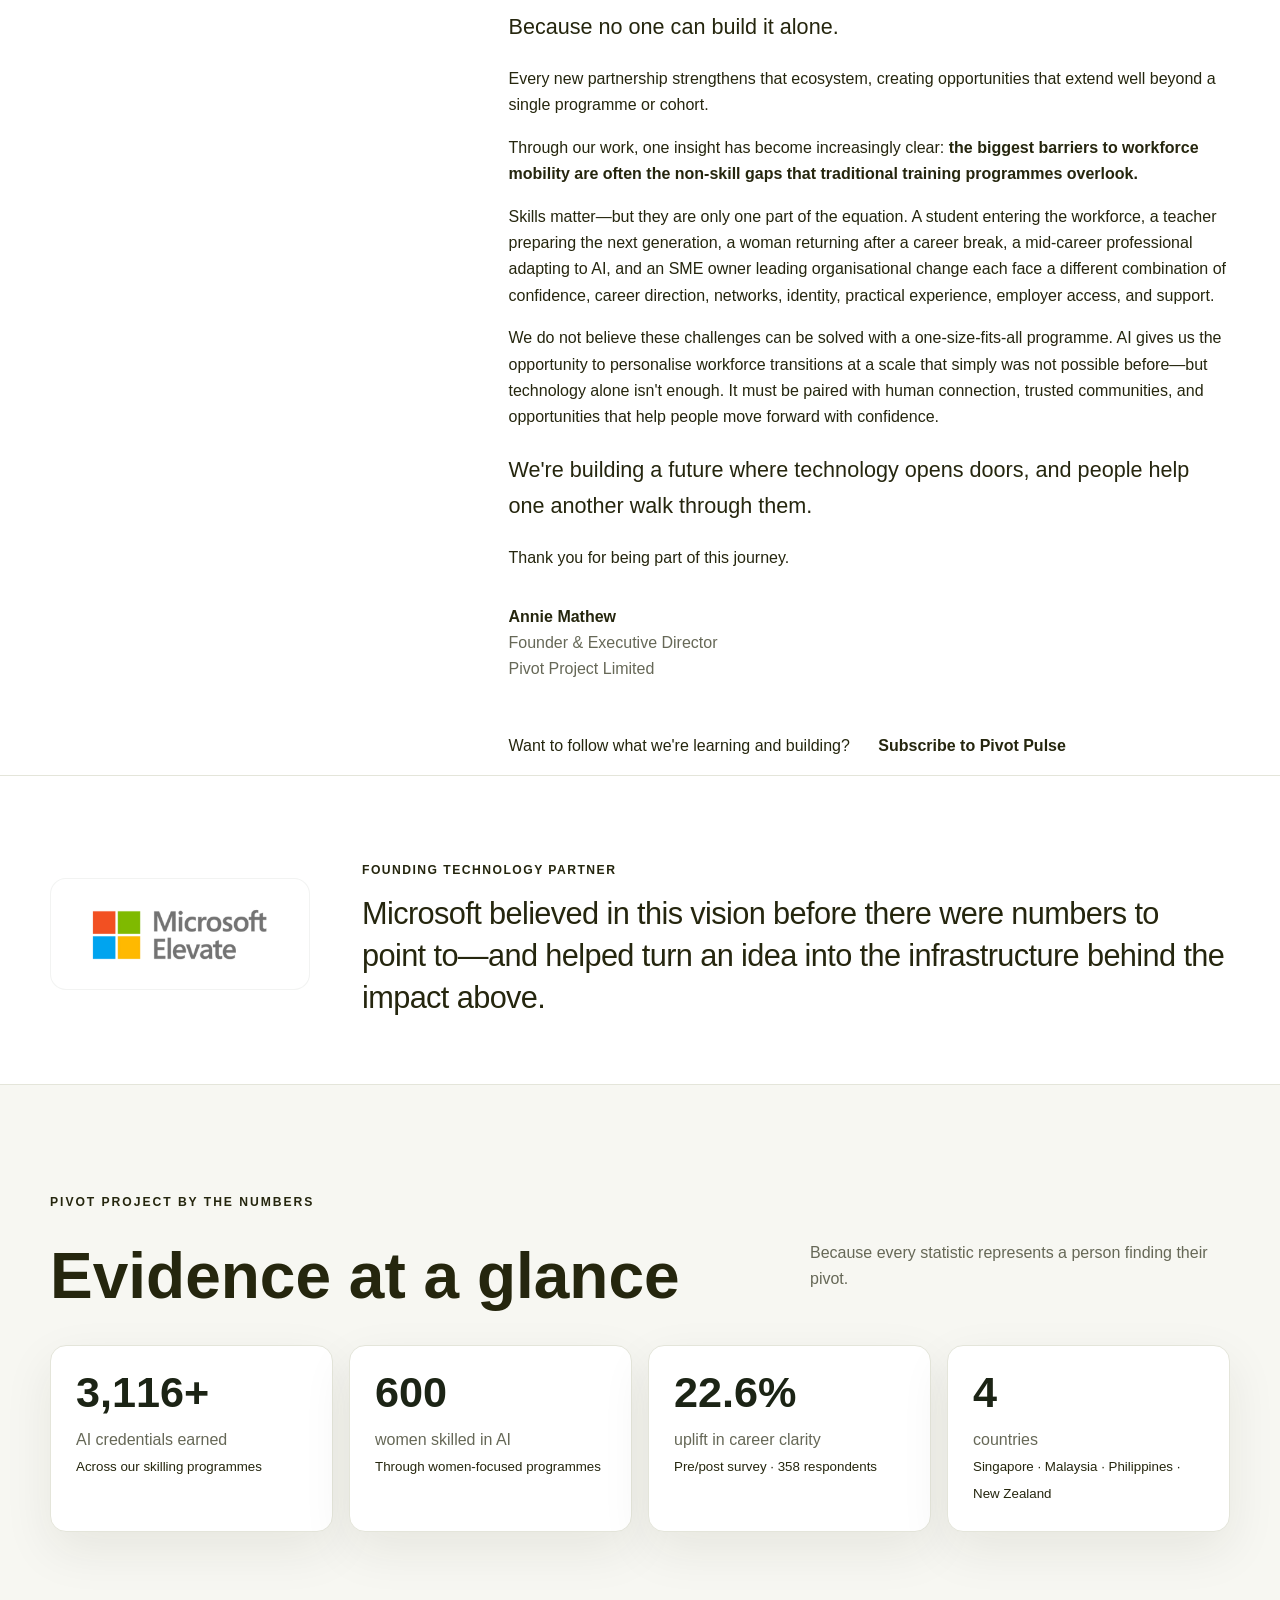
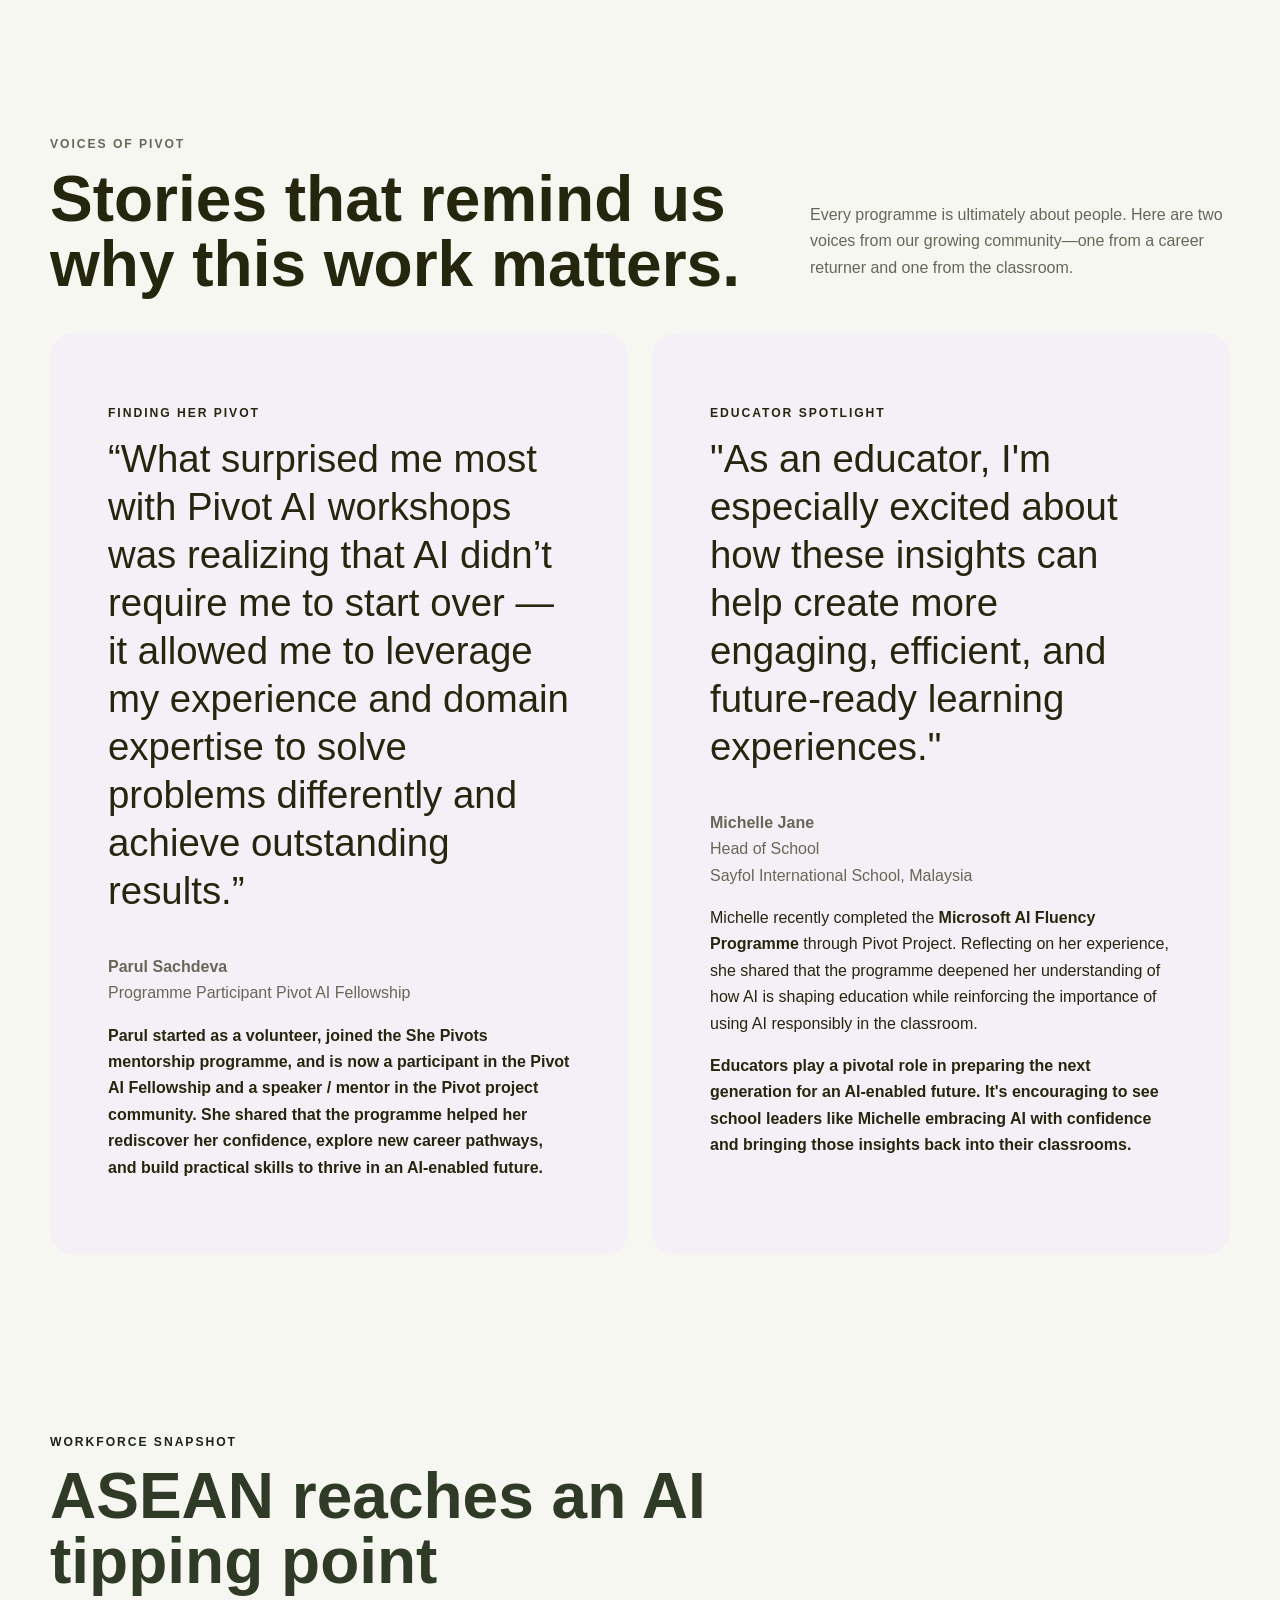
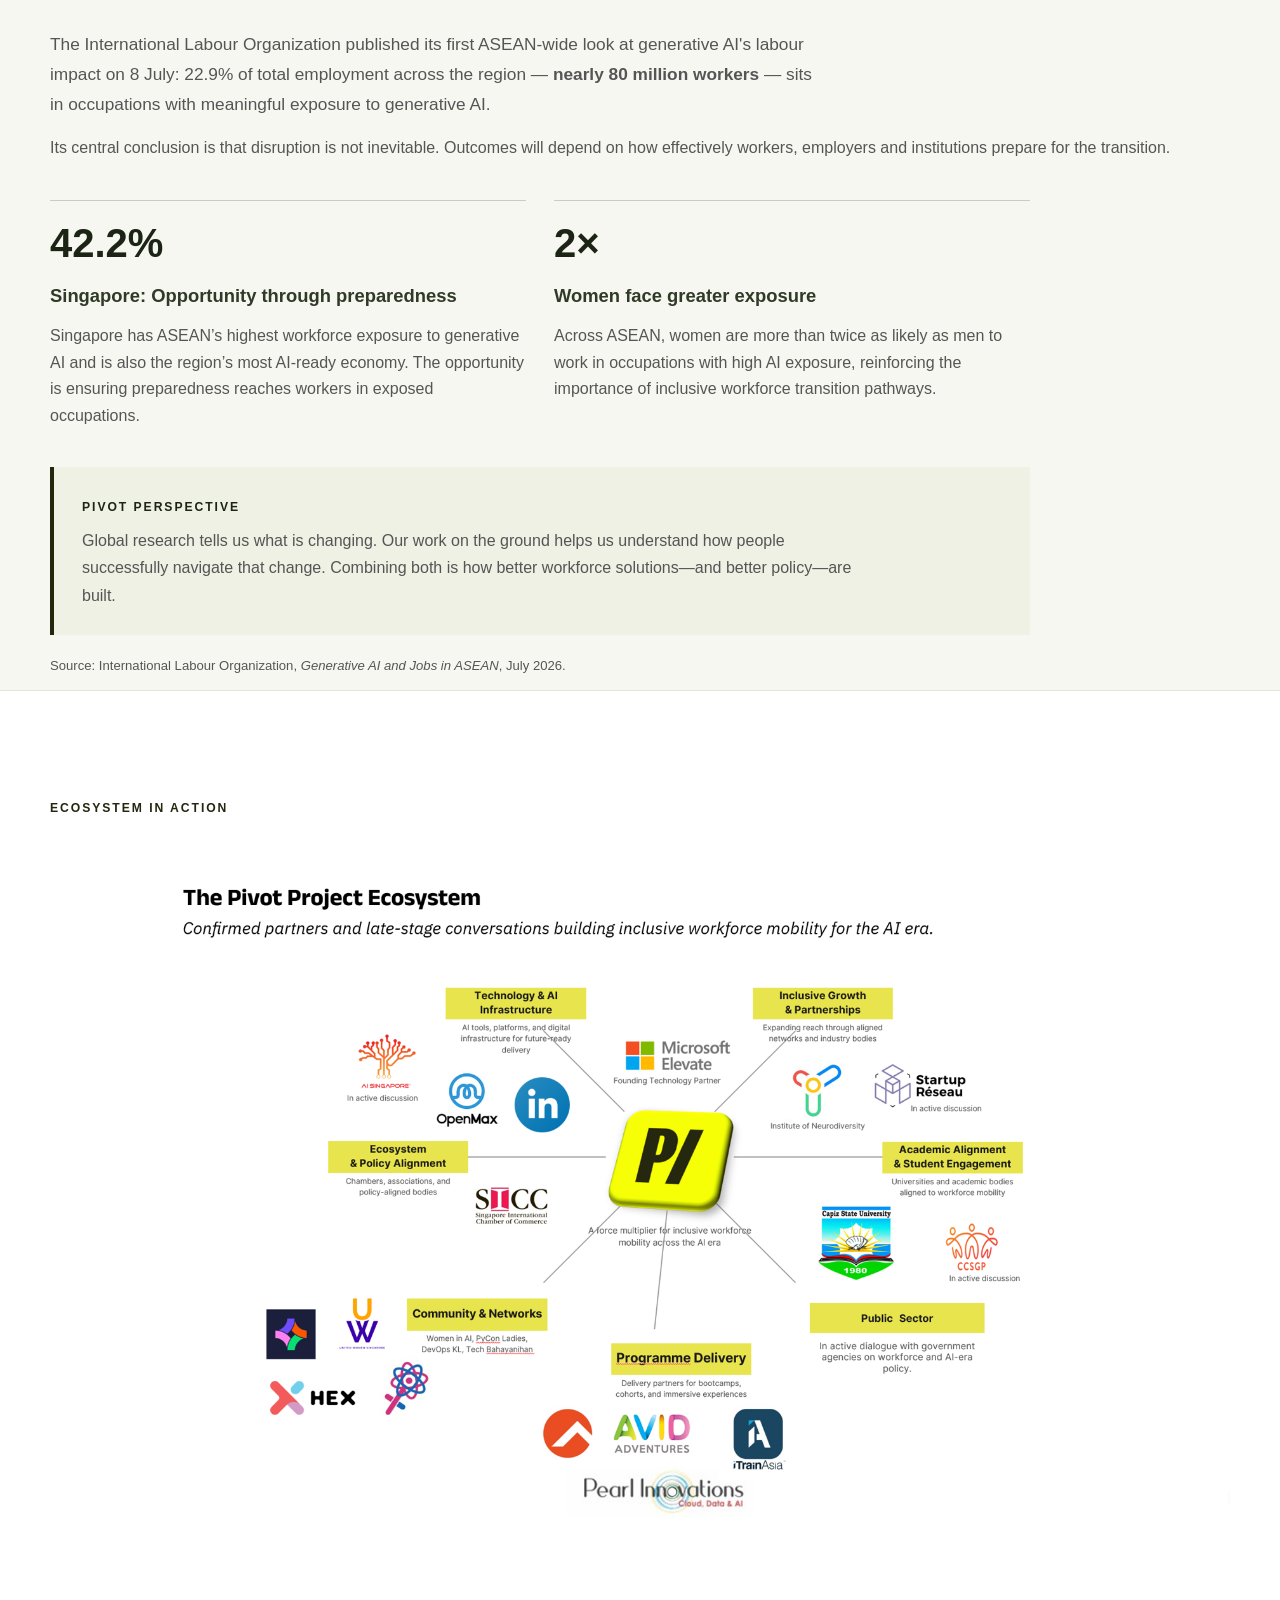
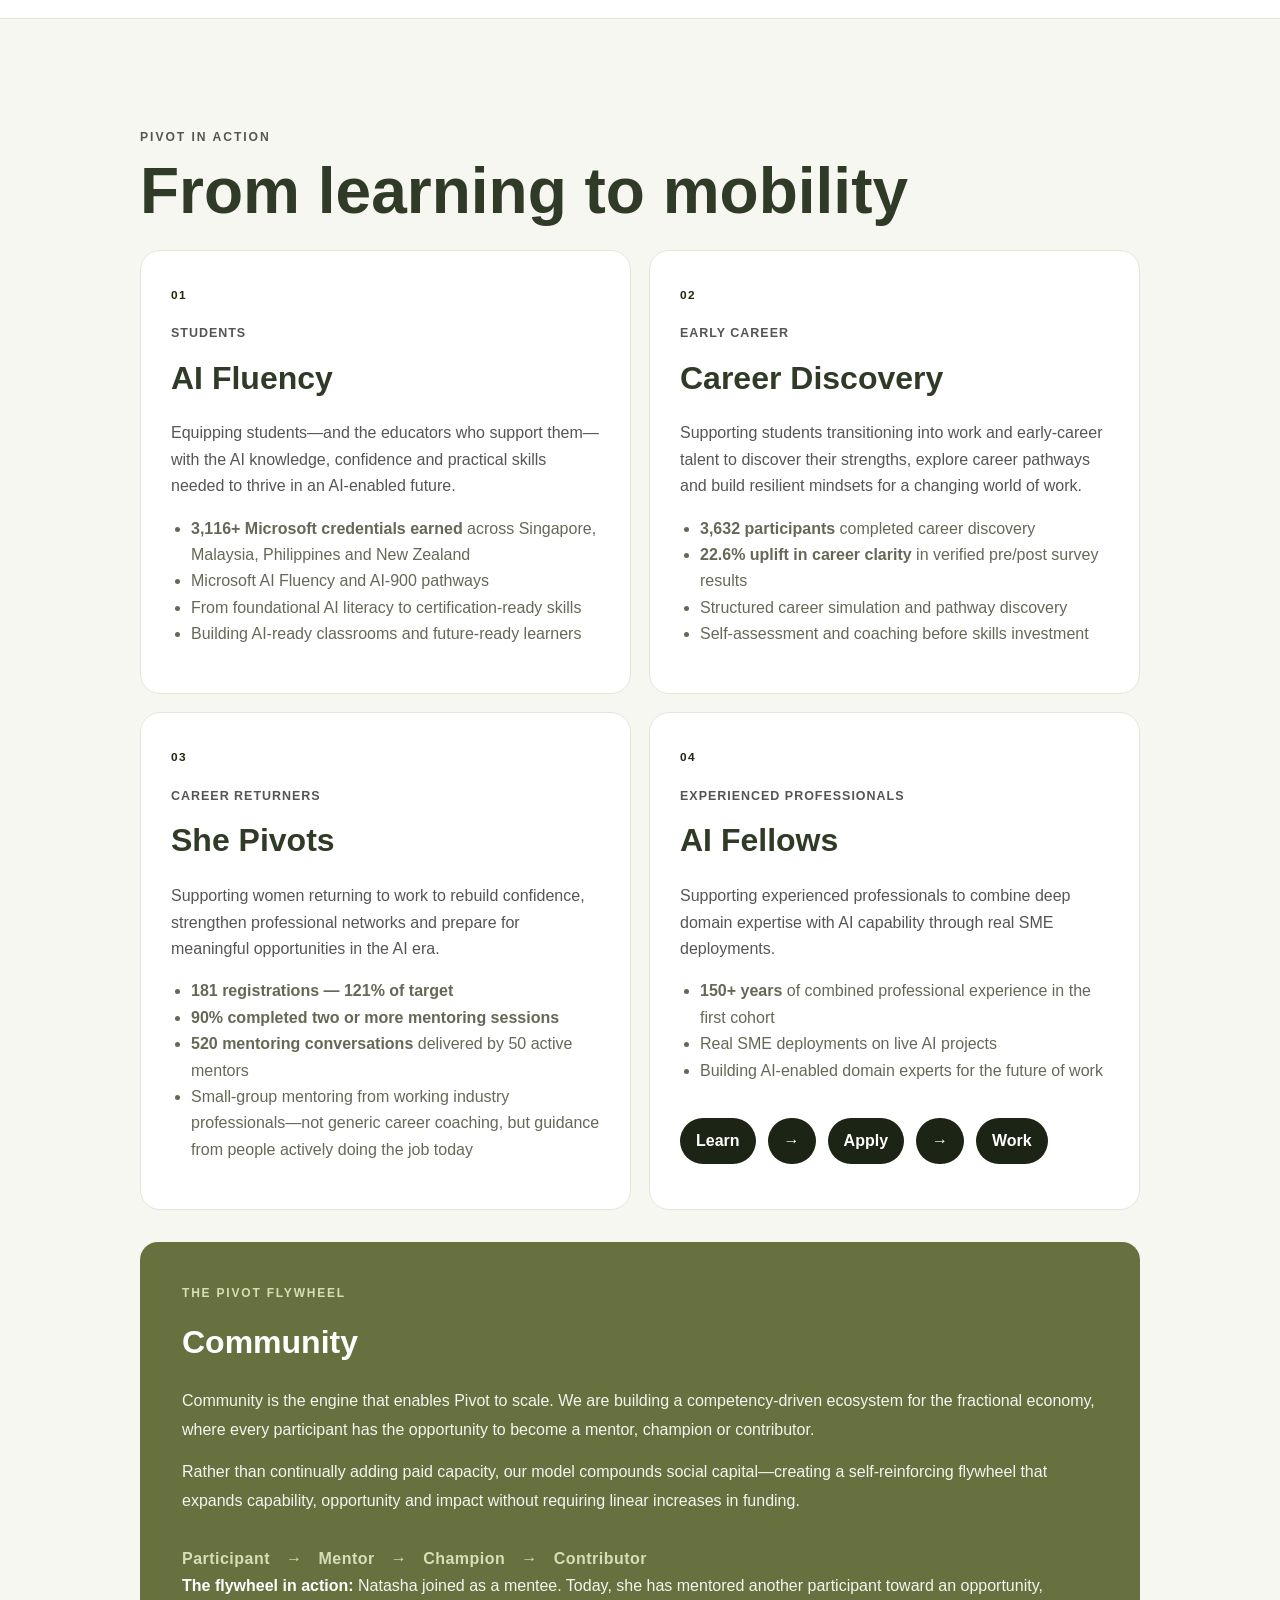
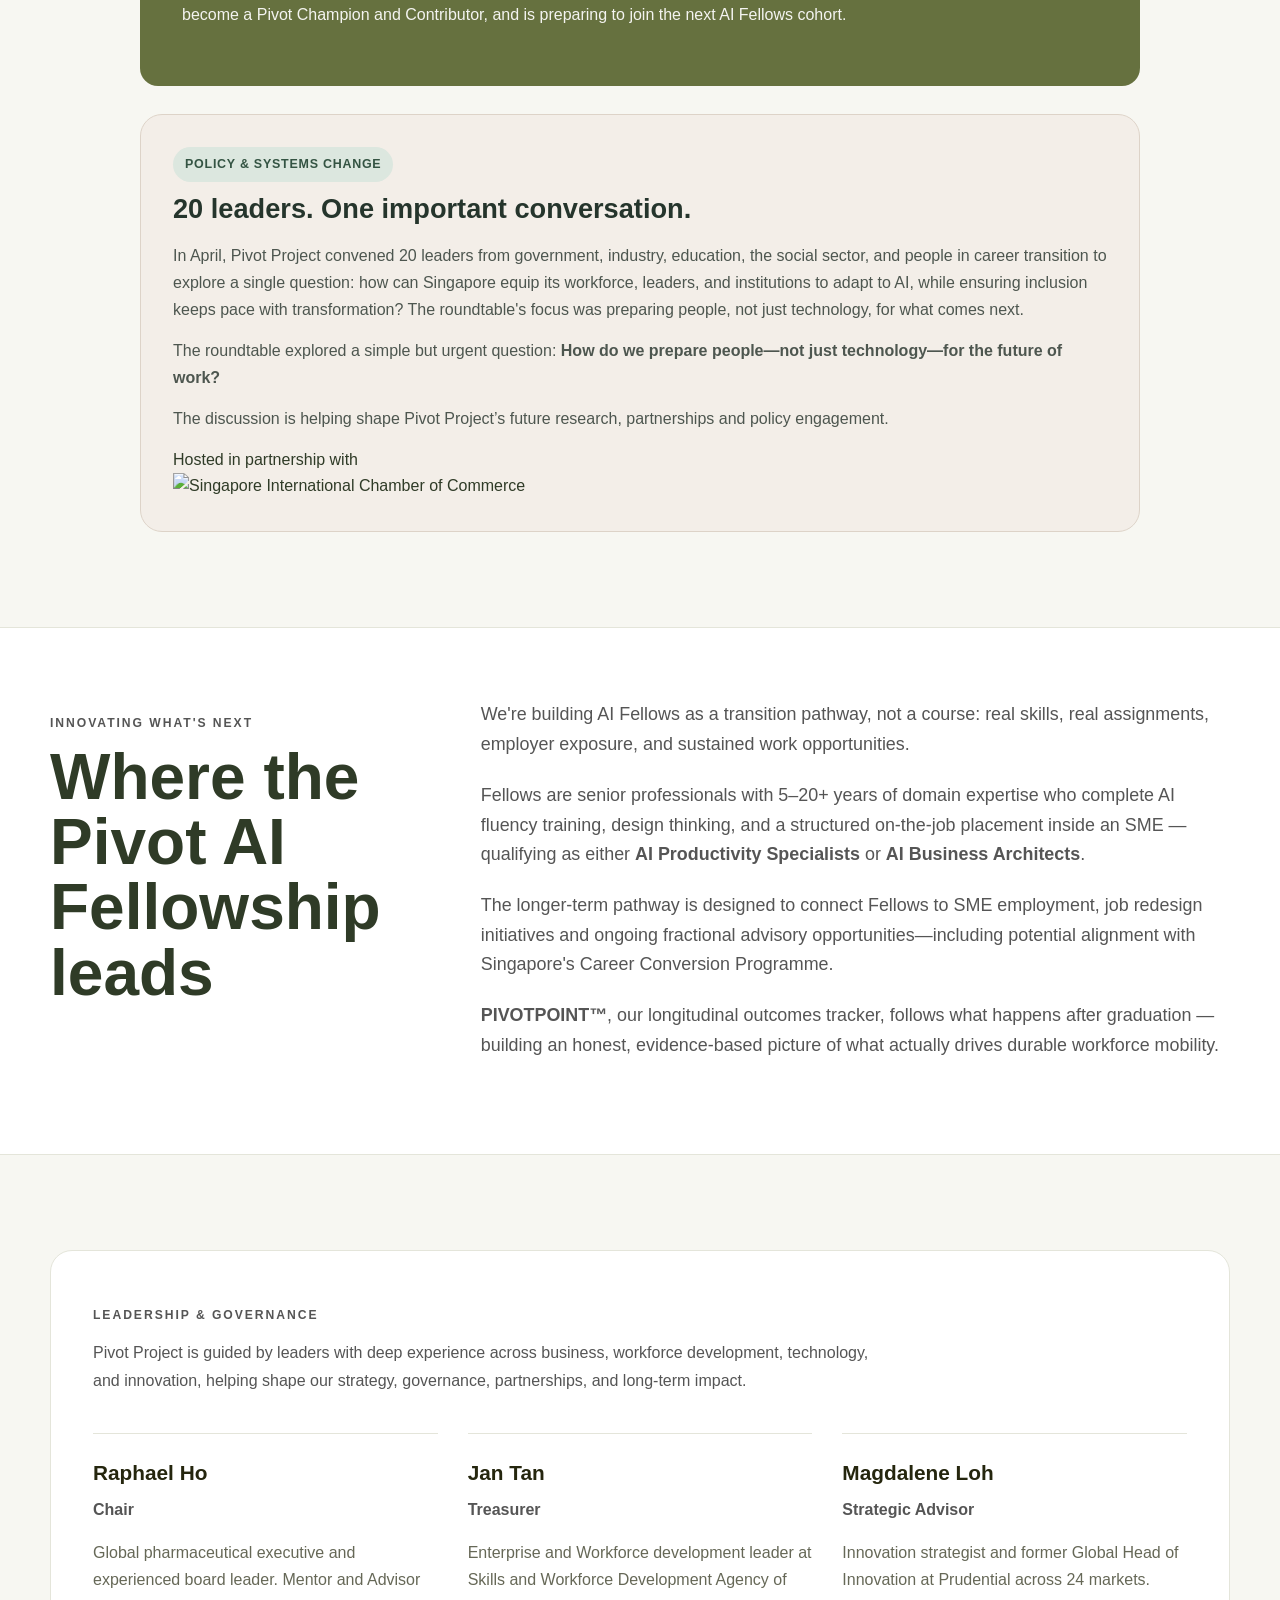
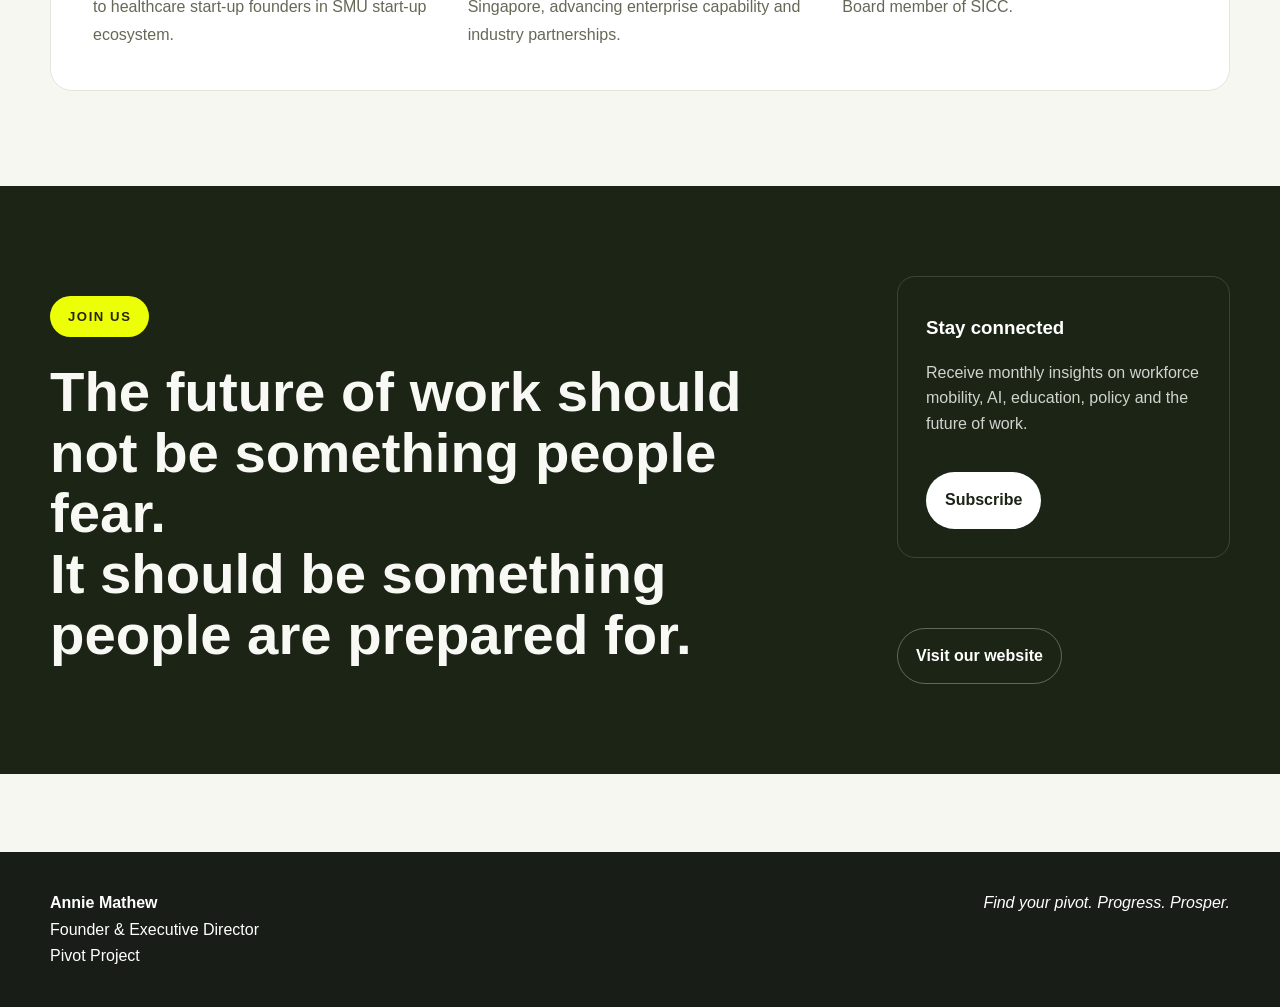
==== commit 4431d280: "moved ILO report up after evidence" ====
--- a/index.html
+++ b/index.html
@@ -326,6 +326,84 @@
   </div>
 </section>
 
+<!-- =========================
+     Workforce Snapshot
+========================== -->
+<section id="snapshot" class="snapshot section">
+  <div class="shell">
+
+    <div class="section-header">
+      <span class="eyebrow">WORKFORCE SNAPSHOT</span>
+      <h2>ASEAN reaches an AI tipping point</h2>
+    </div>
+
+    <!-- Always Visible -->
+    <div class="snapshot-main">
+      <p>
+        The International Labour Organization published its first ASEAN-wide
+        look at generative AI's labour impact on 8 July: 22.9% of total
+        employment across the region —
+        <strong>nearly 80 million workers</strong> —
+        sits in occupations with meaningful exposure to generative AI.
+      </p>
+    </div>
+            <p>
+          Its central conclusion is that disruption is not inevitable.
+          Outcomes will depend on how effectively workers, employers and
+          institutions prepare for the transition.
+        </p>
+
+      <div class="snapshot-content">
+
+
+
+        <div class="snapshot-points">
+
+          <article class="snapshot-point">
+            <span class="snapshot-number">42.2%</span>
+            <h3>Singapore: Opportunity through preparedness</h3>
+            <p>
+              Singapore has ASEAN’s highest workforce exposure to generative AI
+              and is also the region’s most AI-ready economy.
+              The opportunity is ensuring preparedness reaches workers in
+              exposed occupations.
+            </p>
+          </article>
+
+          <article class="snapshot-point">
+            <span class="snapshot-number">2×</span>
+            <h3>Women face greater exposure</h3>
+            <p>
+              Across ASEAN, women are more than twice as likely as men to work
+              in occupations with high AI exposure, reinforcing the importance
+              of inclusive workforce transition pathways.
+            </p>
+          </article>
+
+        </div>
+
+        <aside class="pivot-perspective">
+          <span class="eyebrow">PIVOT PERSPECTIVE</span>
+          <p>
+            Global research tells us what is changing.
+            Our work on the ground helps us understand how people successfully
+            navigate that change. Combining both is how better workforce
+            solutions—and better policy—are built.
+          </p>
+        </aside>
+
+        <p class="snapshot-source">
+          Source: International Labour Organization,
+          <em>Generative AI and Jobs in ASEAN</em>, July 2026.
+        </p>
+
+      </div>
+
+
+  </div>
+
+
+
 <!-- ===========================
      ECOSYSTEM
 =========================== -->
@@ -547,82 +625,6 @@
       </div>
     </section>
 
-<!-- =========================
-     Workforce Snapshot
-========================== -->
-<section id="snapshot" class="snapshot section">
-  <div class="shell">
-
-    <div class="section-header">
-      <span class="eyebrow">WORKFORCE SNAPSHOT</span>
-      <h2>ASEAN reaches an AI tipping point</h2>
-    </div>
-
-    <!-- Always Visible -->
-    <div class="snapshot-main">
-      <p>
-        The International Labour Organization published its first ASEAN-wide
-        look at generative AI's labour impact on 8 July: 22.9% of total
-        employment across the region —
-        <strong>nearly 80 million workers</strong> —
-        sits in occupations with meaningful exposure to generative AI.
-      </p>
-    </div>
-            <p>
-          Its central conclusion is that disruption is not inevitable.
-          Outcomes will depend on how effectively workers, employers and
-          institutions prepare for the transition.
-        </p>
-
-      <div class="snapshot-content">
-
-
-
-        <div class="snapshot-points">
-
-          <article class="snapshot-point">
-            <span class="snapshot-number">42.2%</span>
-            <h3>Singapore: Opportunity through preparedness</h3>
-            <p>
-              Singapore has ASEAN’s highest workforce exposure to generative AI
-              and is also the region’s most AI-ready economy.
-              The opportunity is ensuring preparedness reaches workers in
-              exposed occupations.
-            </p>
-          </article>
-
-          <article class="snapshot-point">
-            <span class="snapshot-number">2×</span>
-            <h3>Women face greater exposure</h3>
-            <p>
-              Across ASEAN, women are more than twice as likely as men to work
-              in occupations with high AI exposure, reinforcing the importance
-              of inclusive workforce transition pathways.
-            </p>
-          </article>
-
-        </div>
-
-        <aside class="pivot-perspective">
-          <span class="eyebrow">PIVOT PERSPECTIVE</span>
-          <p>
-            Global research tells us what is changing.
-            Our work on the ground helps us understand how people successfully
-            navigate that change. Combining both is how better workforce
-            solutions—and better policy—are built.
-          </p>
-        </aside>
-
-        <p class="snapshot-source">
-          Source: International Labour Organization,
-          <em>Generative AI and Jobs in ASEAN</em>, July 2026.
-        </p>
-
-      </div>
-
-
-  </div>
-
 
     <section class="section tinted" id="leadership">
   <div class="shell">
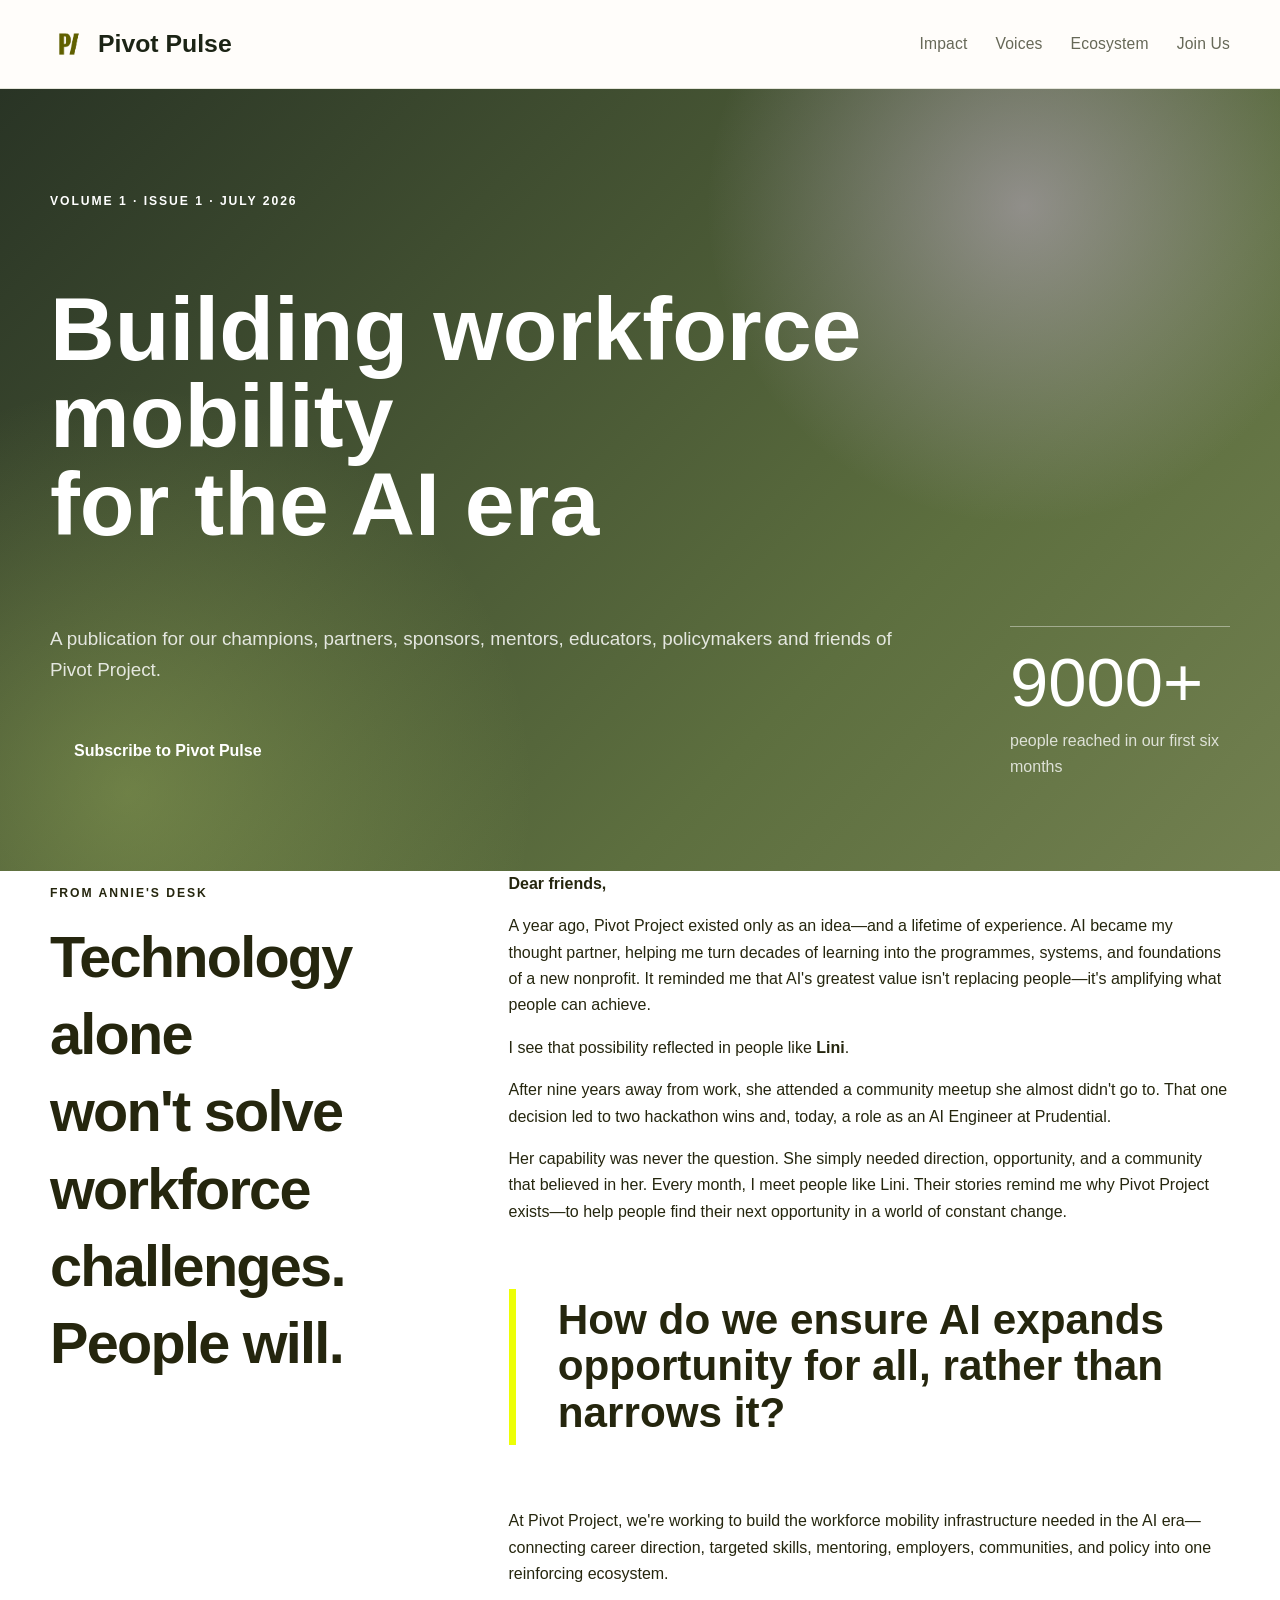
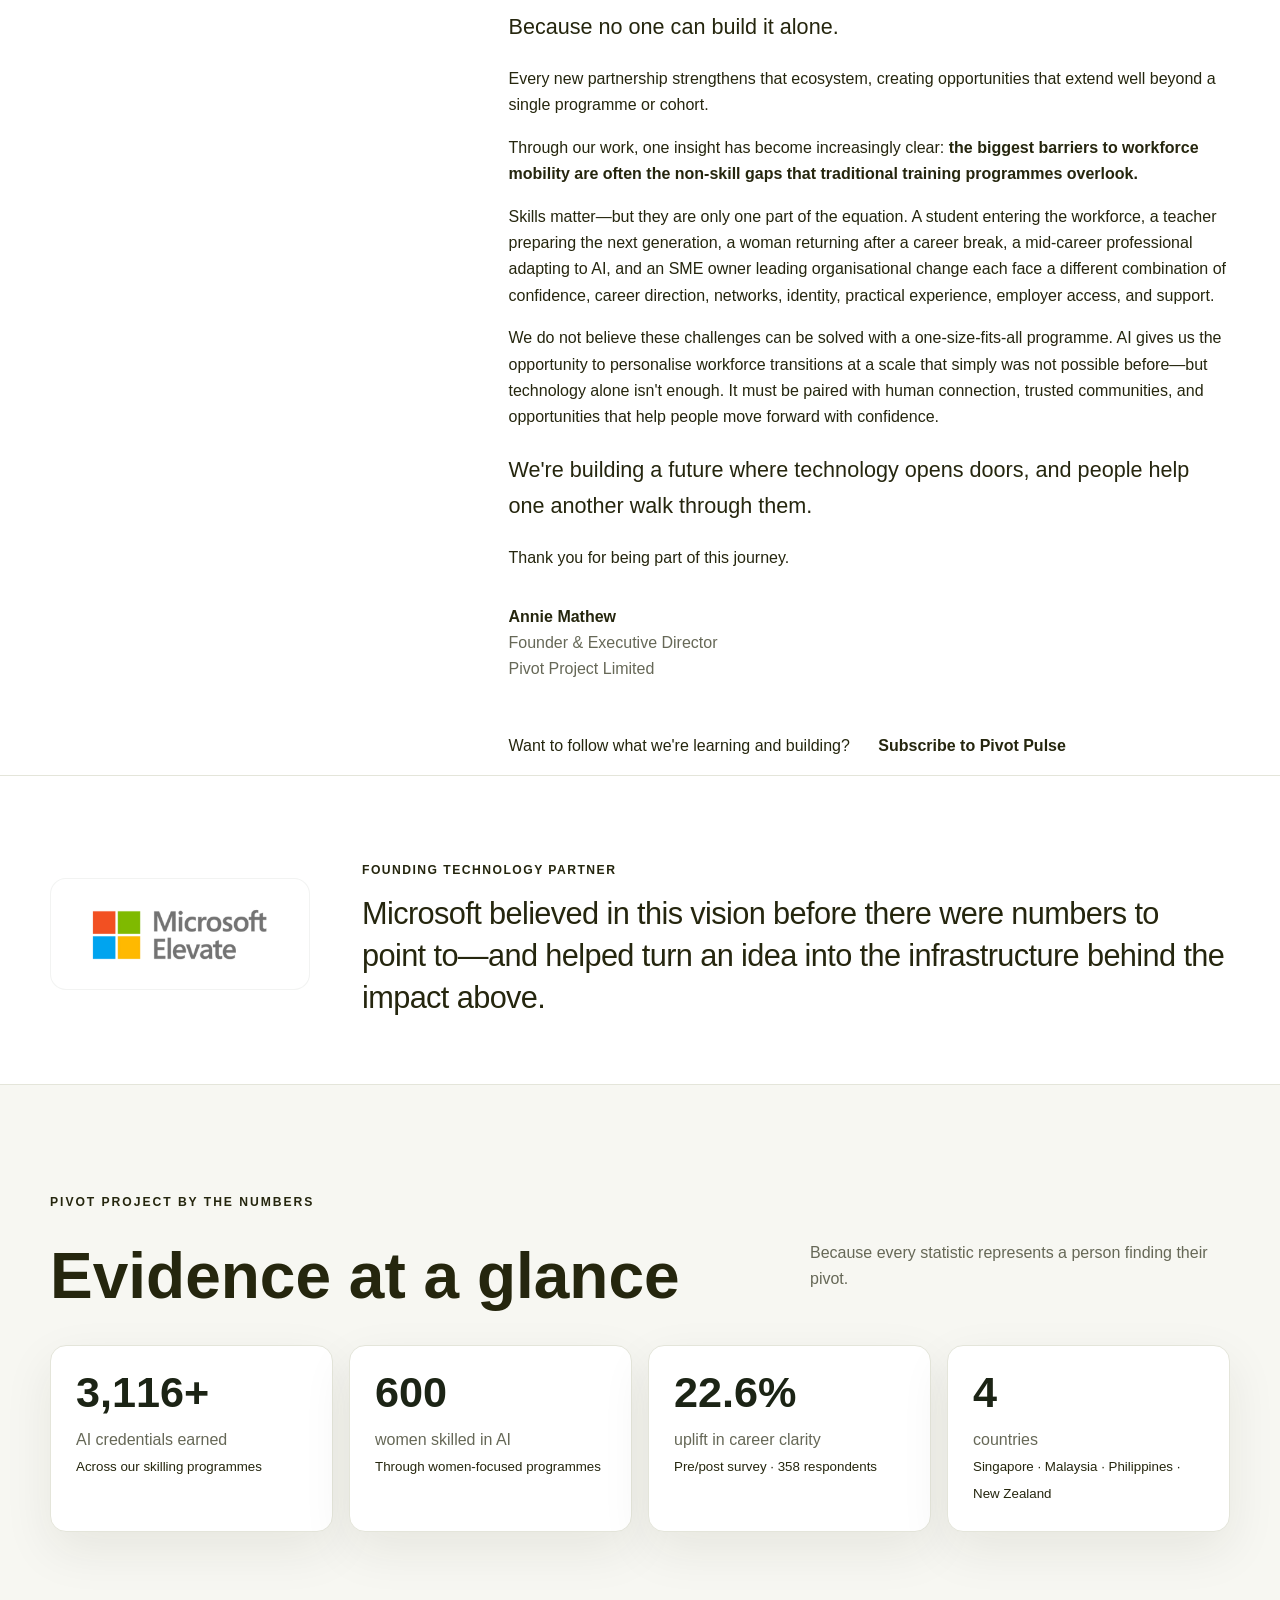
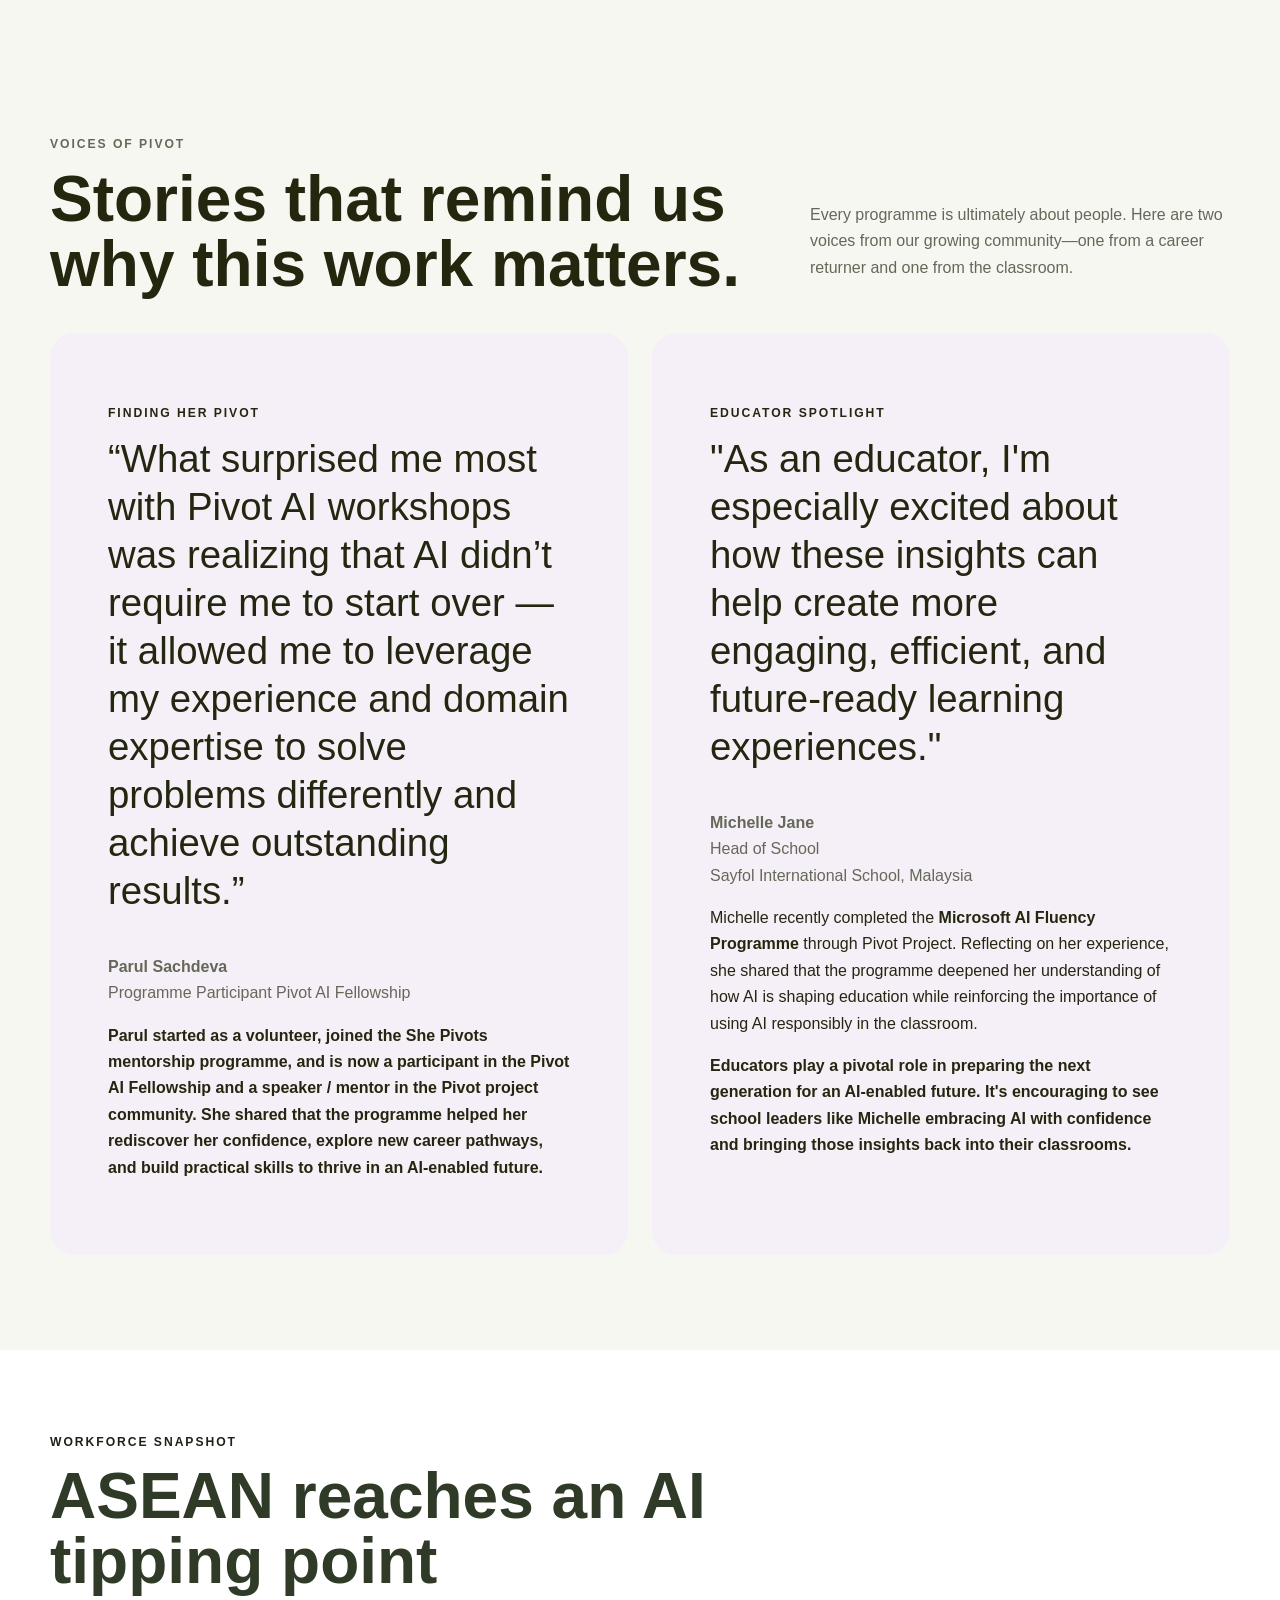
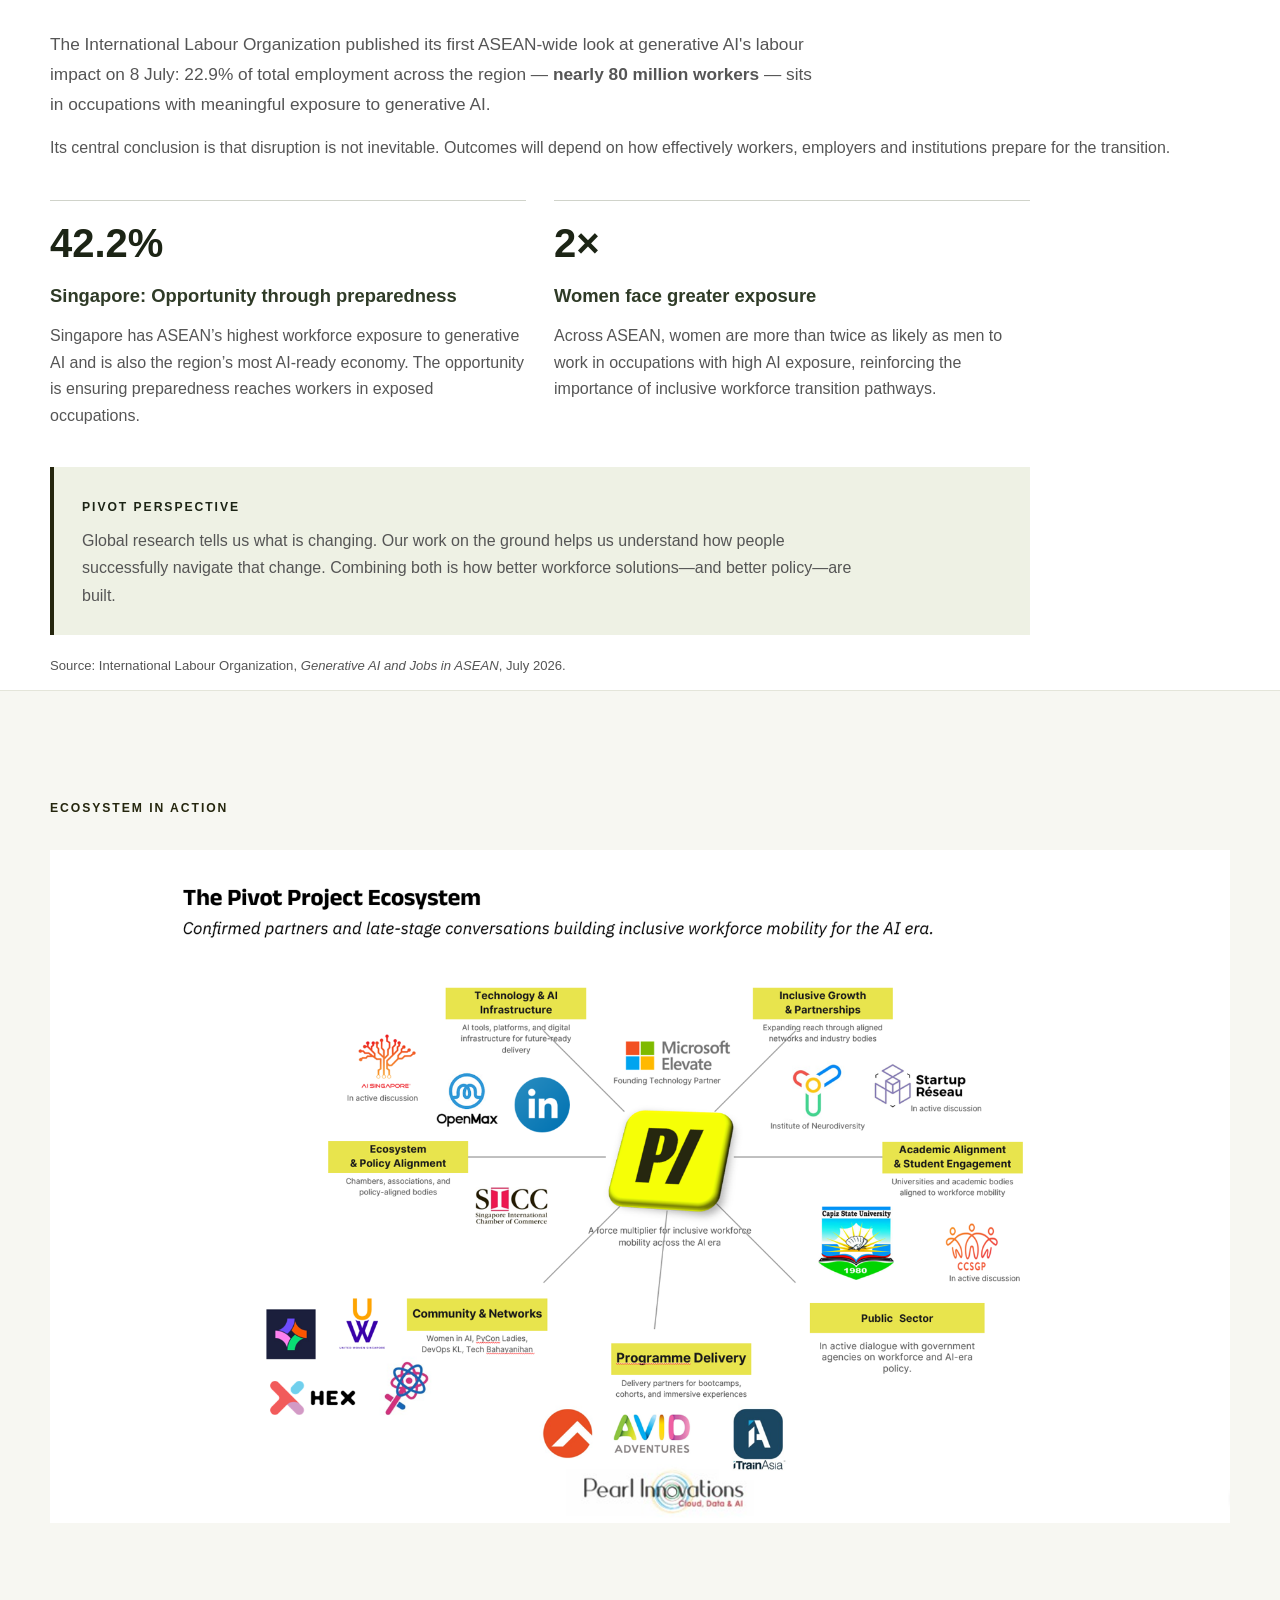
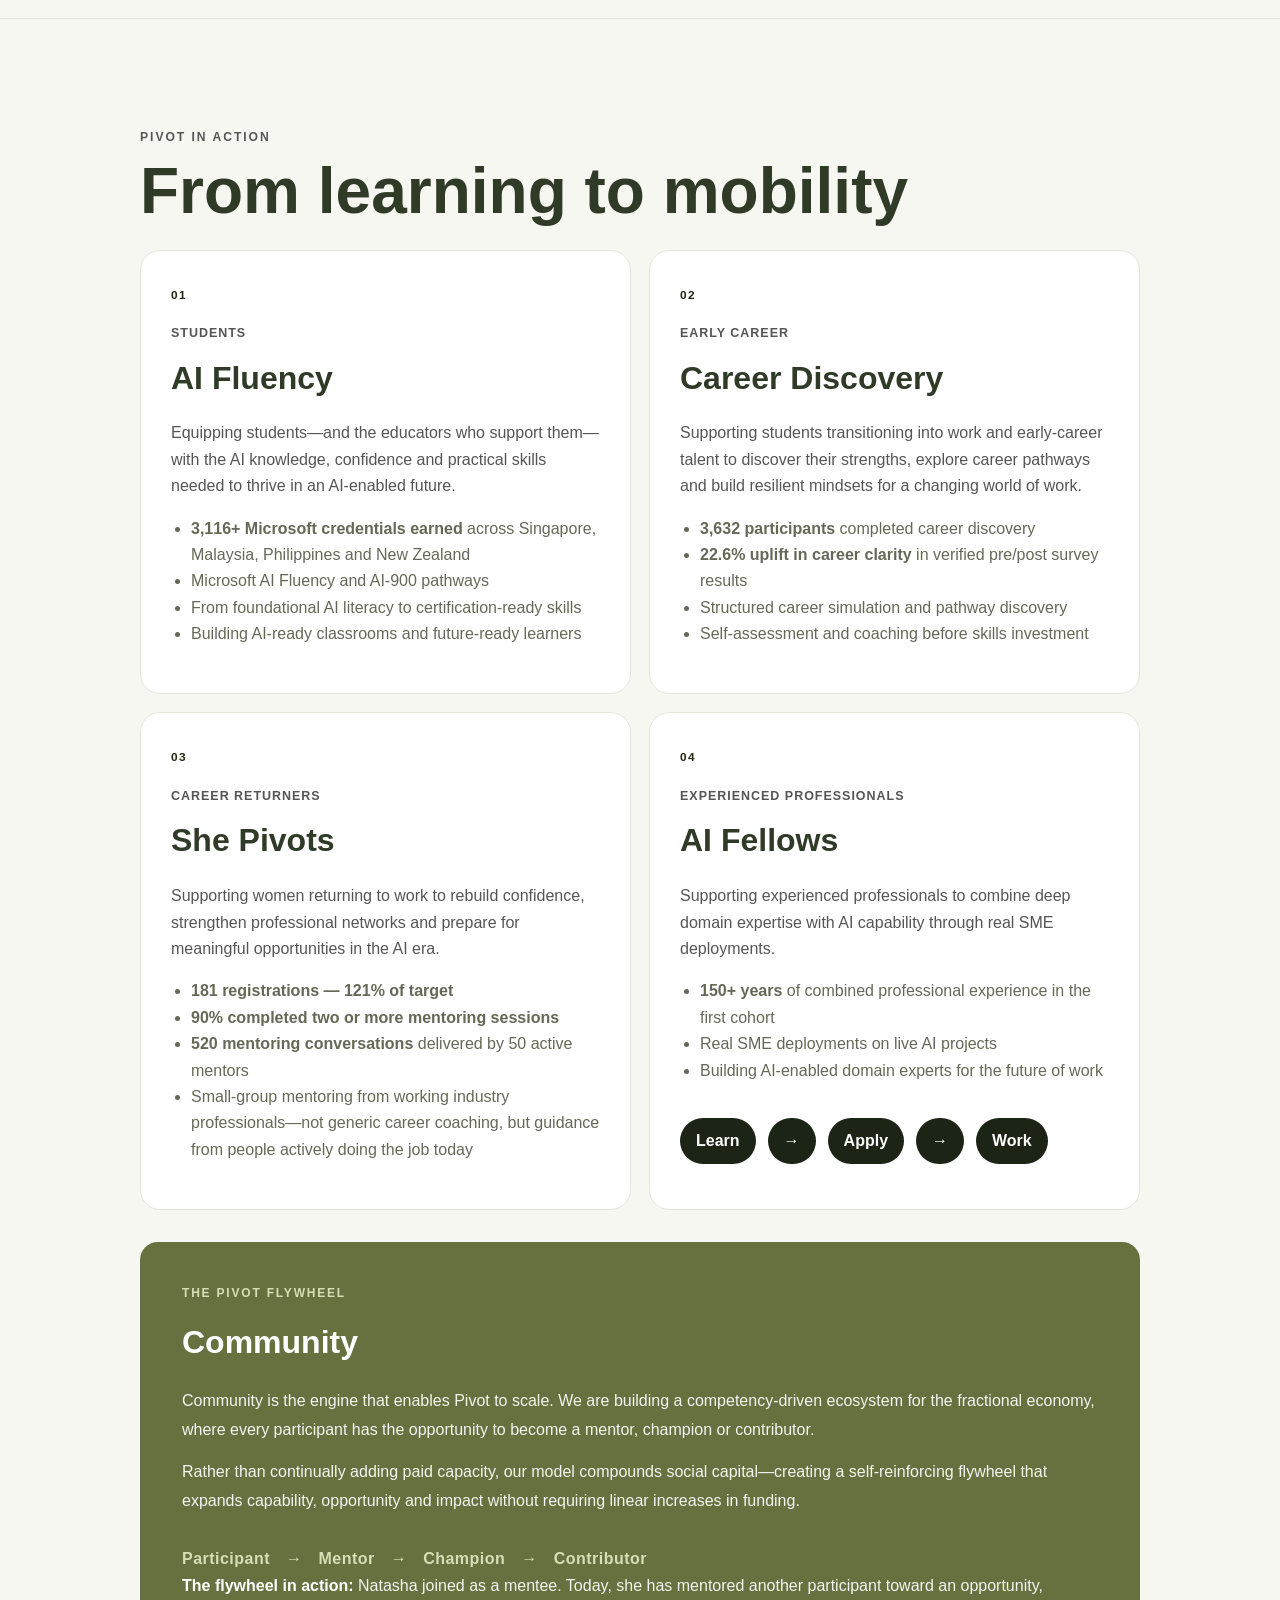
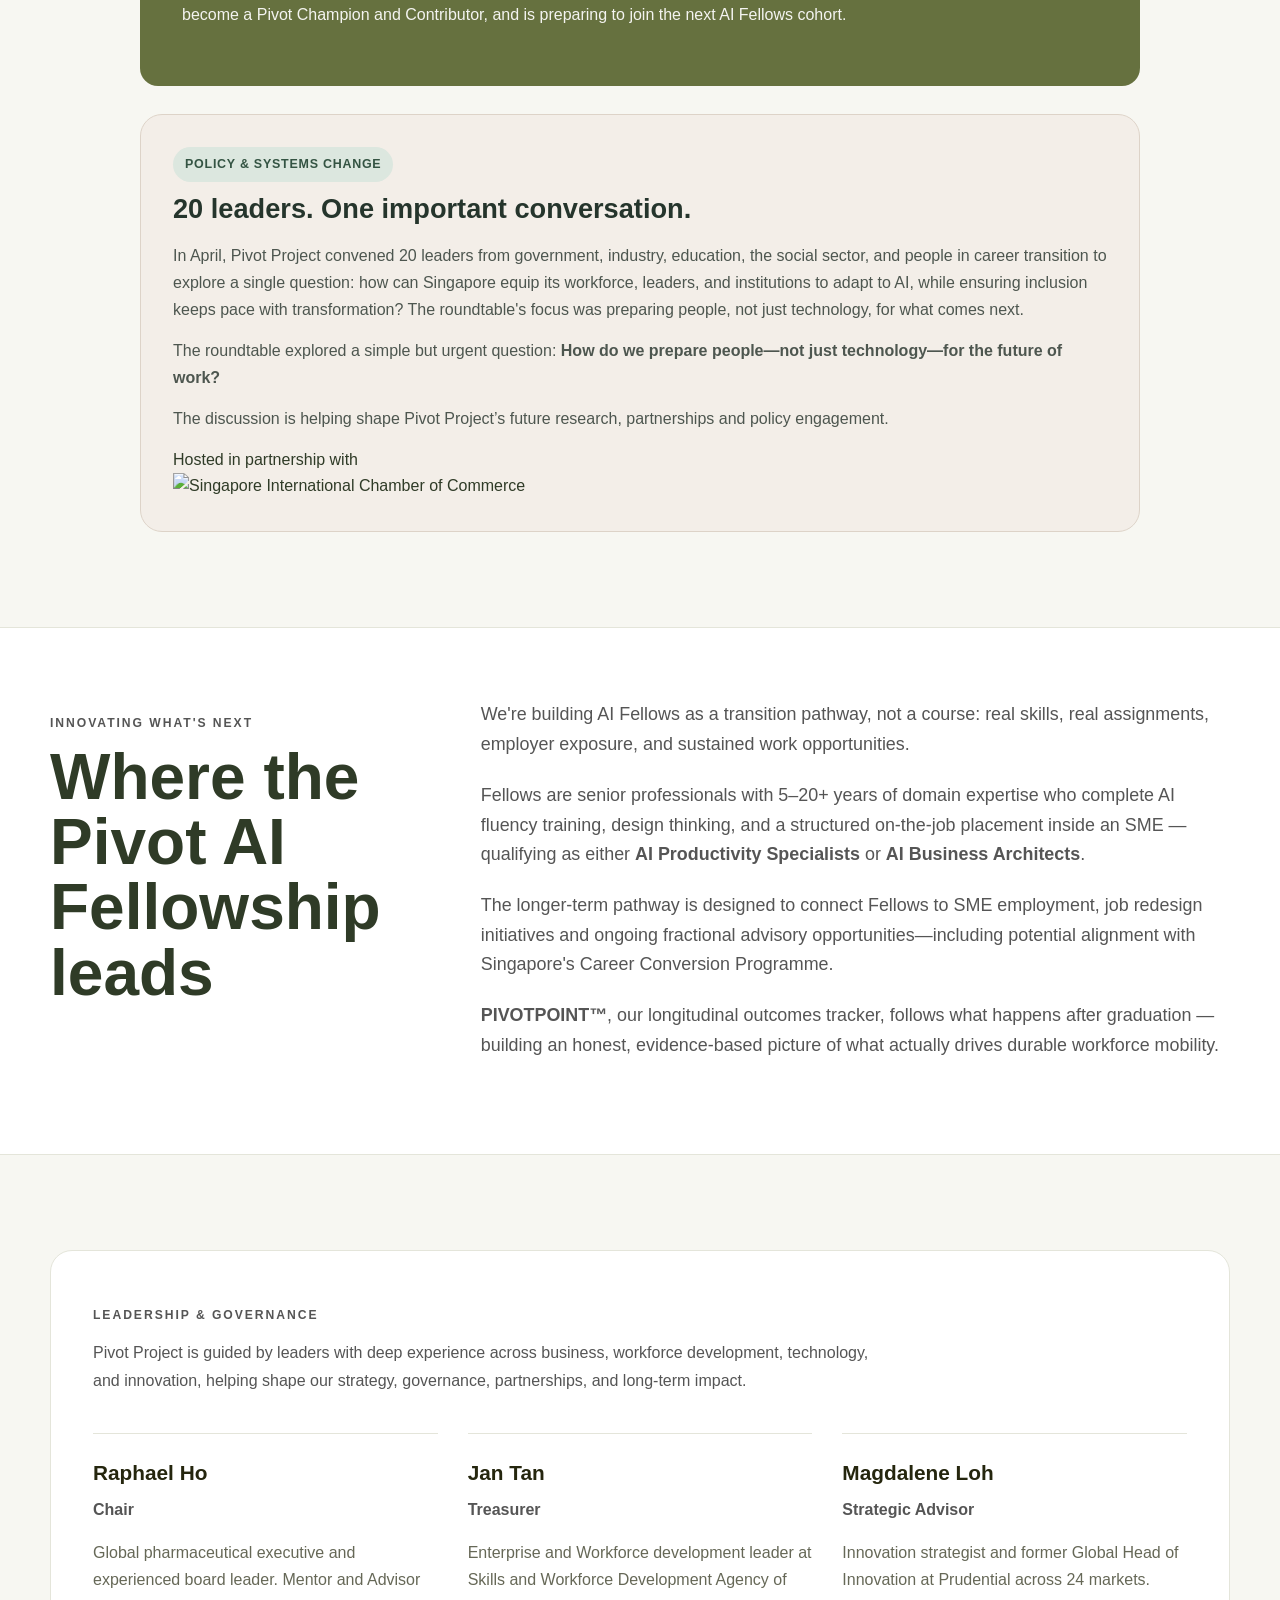
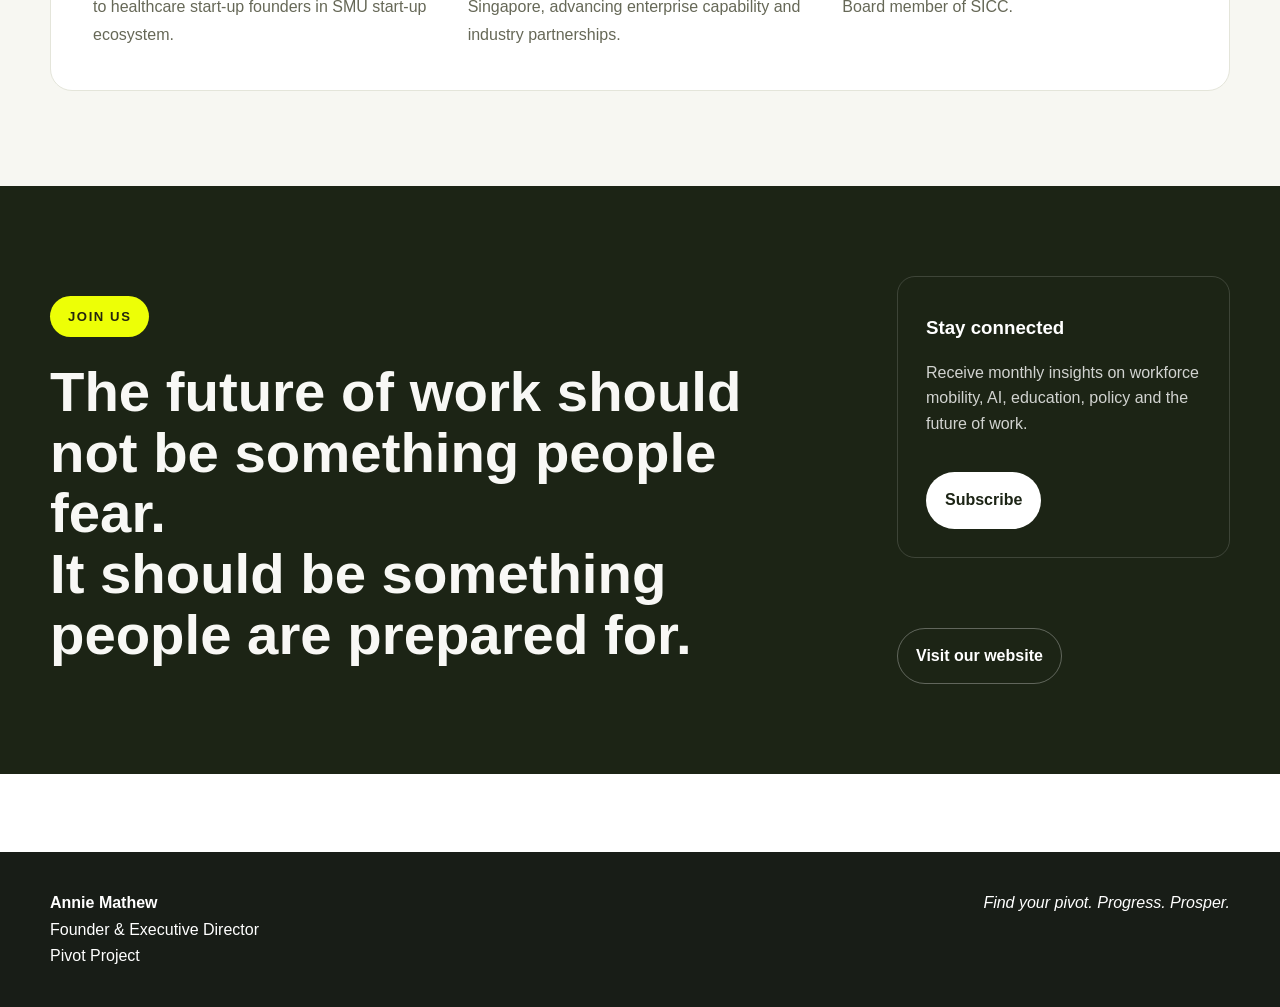
==== commit d21c0609: "made the top button a subscription button" ====
--- a/index.html
+++ b/index.html
@@ -44,7 +44,12 @@
   for the AI era
 </h1>
           <p class="dek">A publication for our champions, partners, sponsors, mentors, educators, policymakers and friends of Pivot Project.</p>
-          <a class="button button-light" href="#letter">Pivot Pulse</a>
+          <a href="https://airtable.com/appJELsWugkue7WW7/pagKMfL16hsiE31Qr/form"
+   target="_blank"
+   rel="noopener noreferrer"
+   class="button">
+  Subscribe to Pivot Pulse
+</a>
         </div>
         <aside class="cover-stat" aria-label="Lead statistic">
           <span class="cover-stat-value">9000+</span>
--- a/assets/css/style.css
+++ b/assets/css/style.css
@@ -199,7 +199,7 @@
 
 .snapshot {
   padding: 78px 0;
-  background: #f7f7f2;
+  background: #ffffff;
   color: #2f3b27;
 }
 
@@ -765,29 +765,13 @@
         padding:32px;
     }
 }
-/* ===========================
-   THIS MONTH AT PIVOT
-=========================== */
-
-#this-month{
-    background:#FAFDE8;
-    border-top:1px solid #E8EDC8;
-    border-bottom:1px solid #E8EDC8;
-}
-
-#this-month .section-heading-row{
-    margin-bottom:48px;
-}
-
-#this-month .programme-card{
-    background:#FFFFFF;
-}
+
 /* ===================================
    ECOSYSTEM IMAGE SECTION
 =================================== */
 
 .ecosystem-section{
-    background:#ffffff;
+    background:#f7f7f2;
     color:var(--pivot-dark);
     border-top:1px solid var(--line);
     border-bottom:1px solid var(--line);
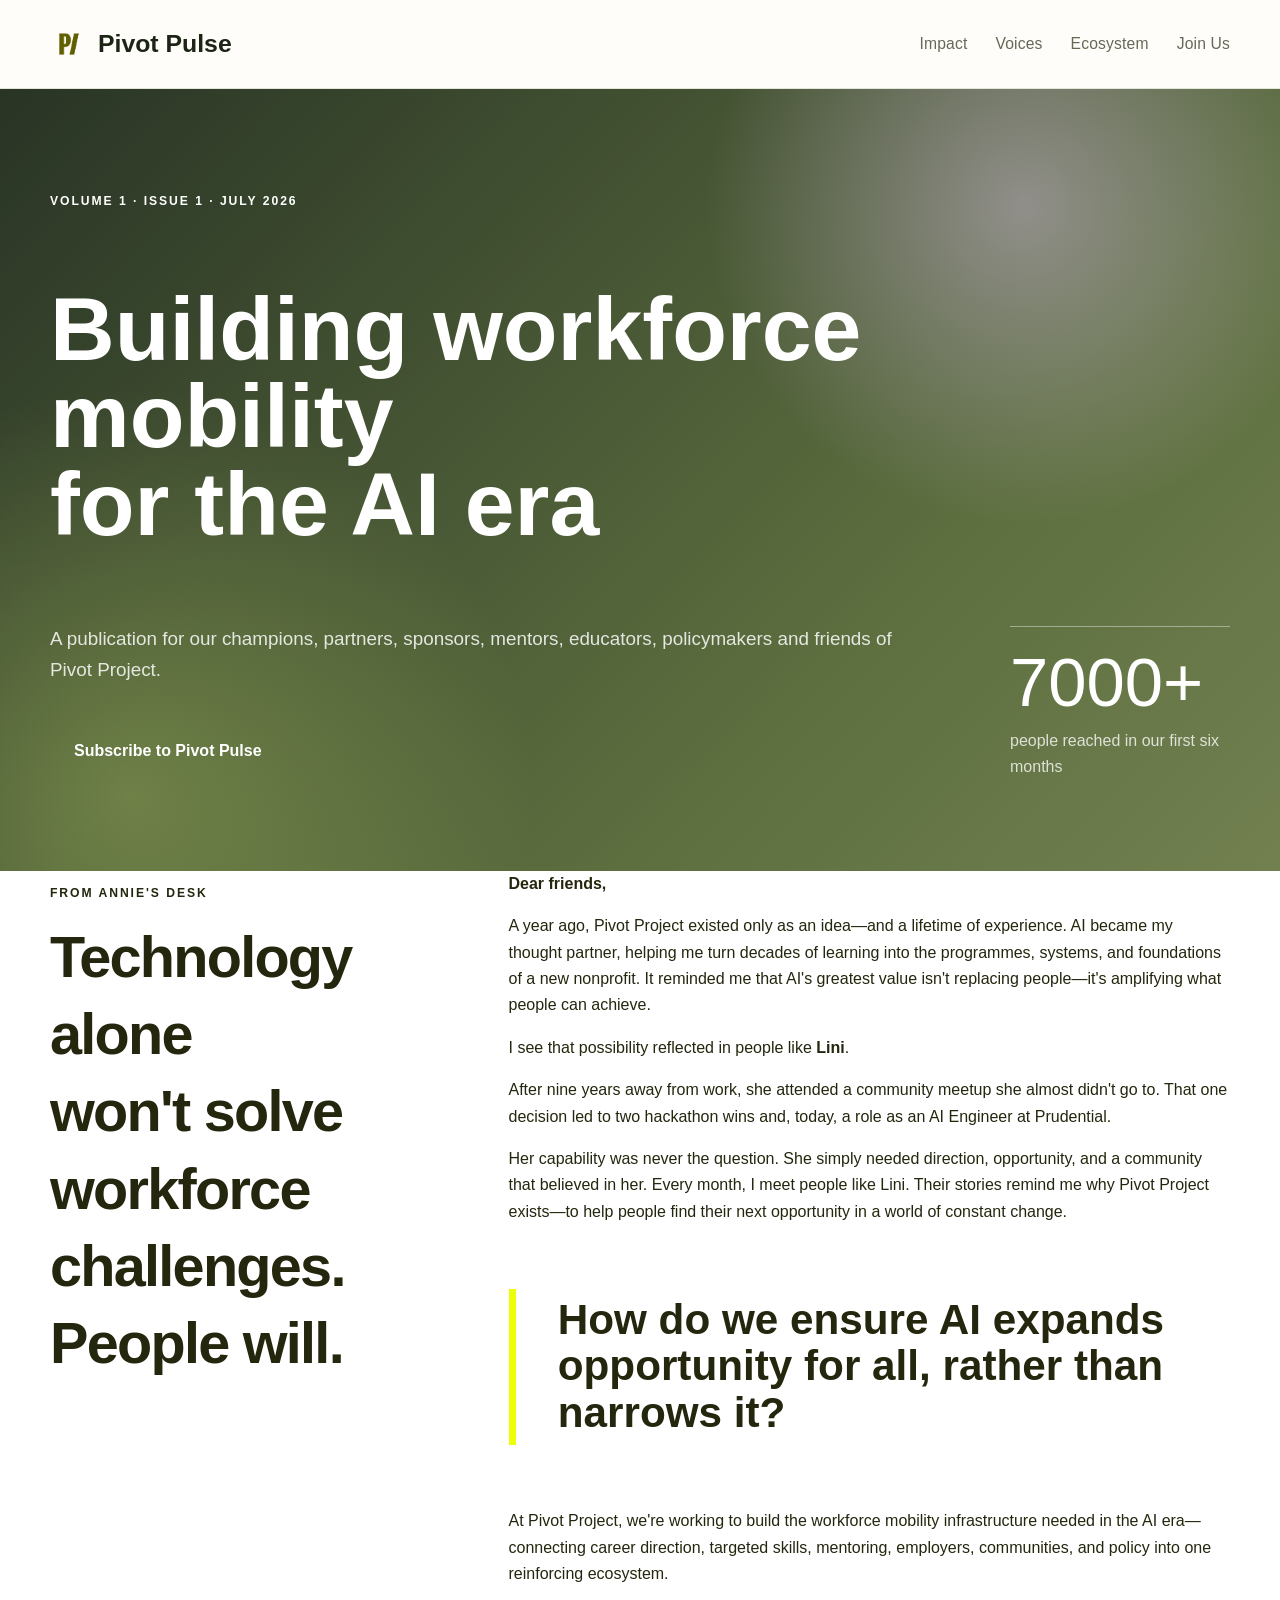
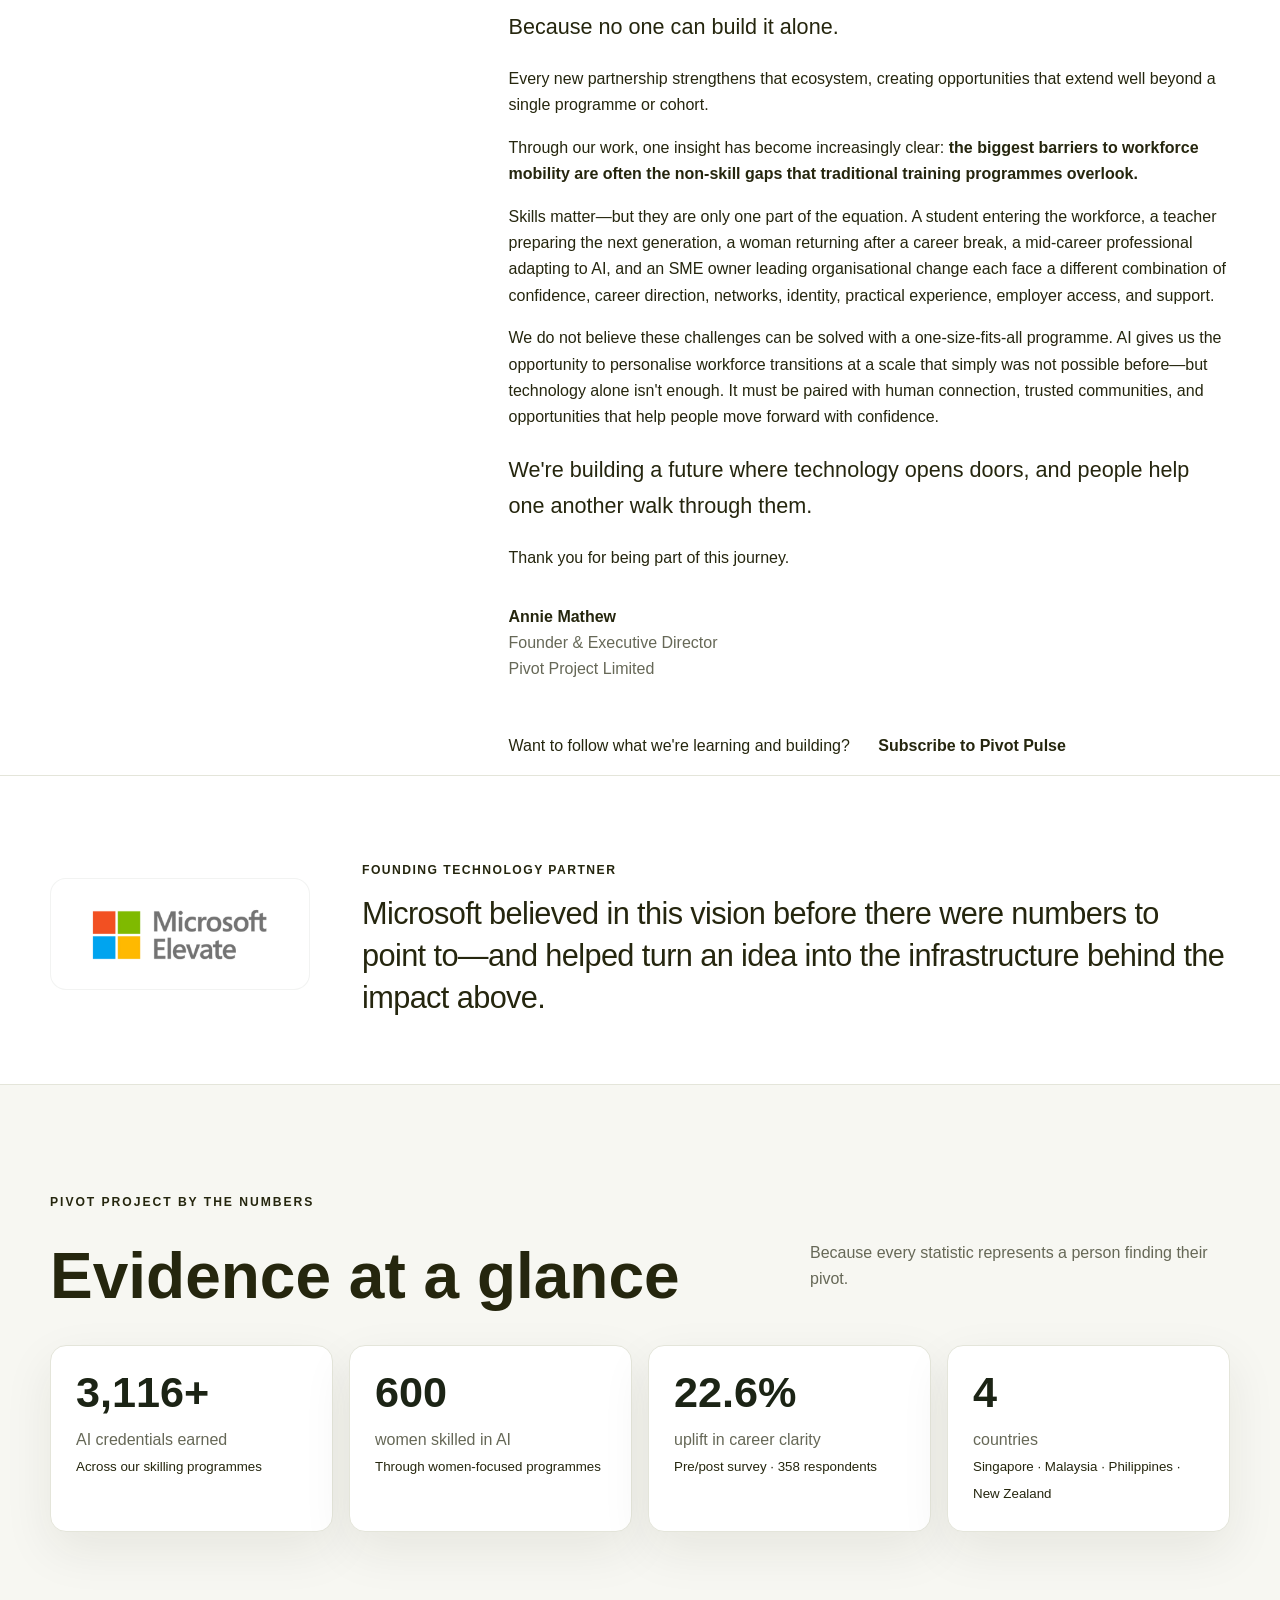
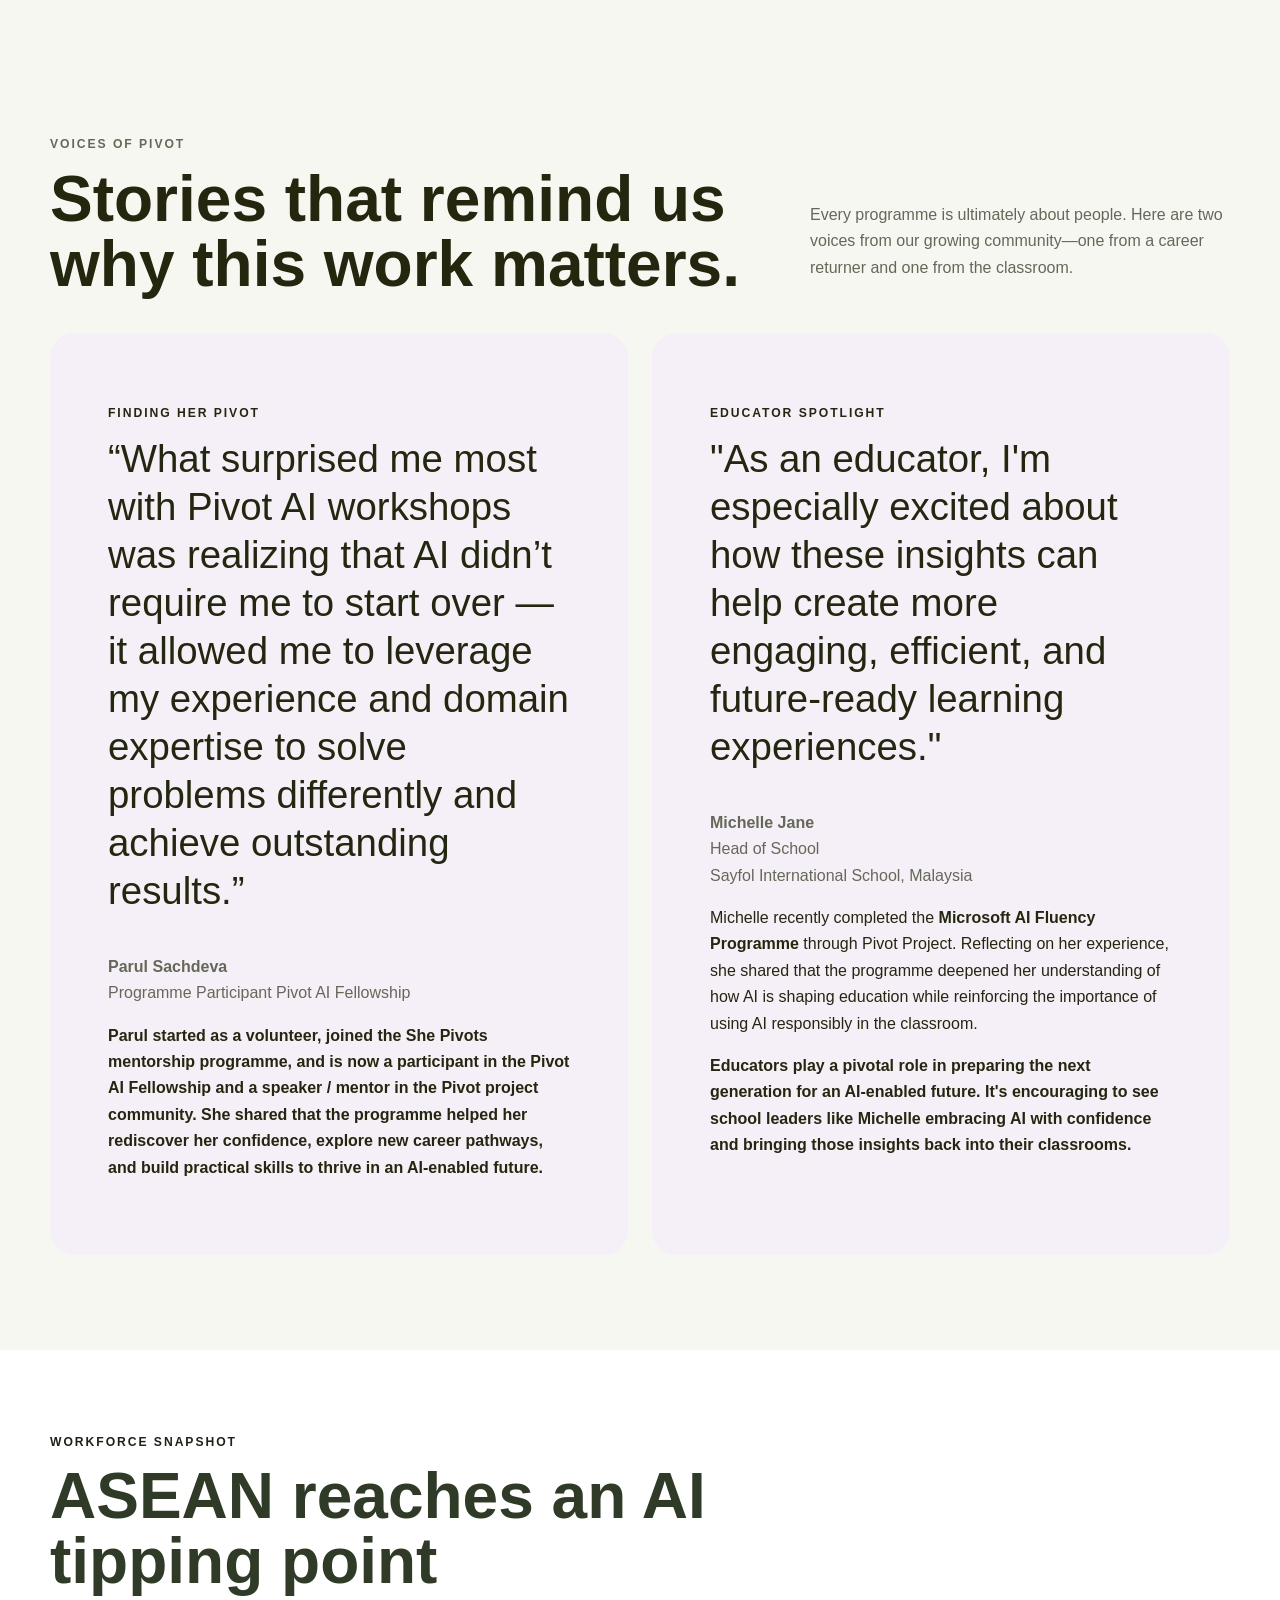
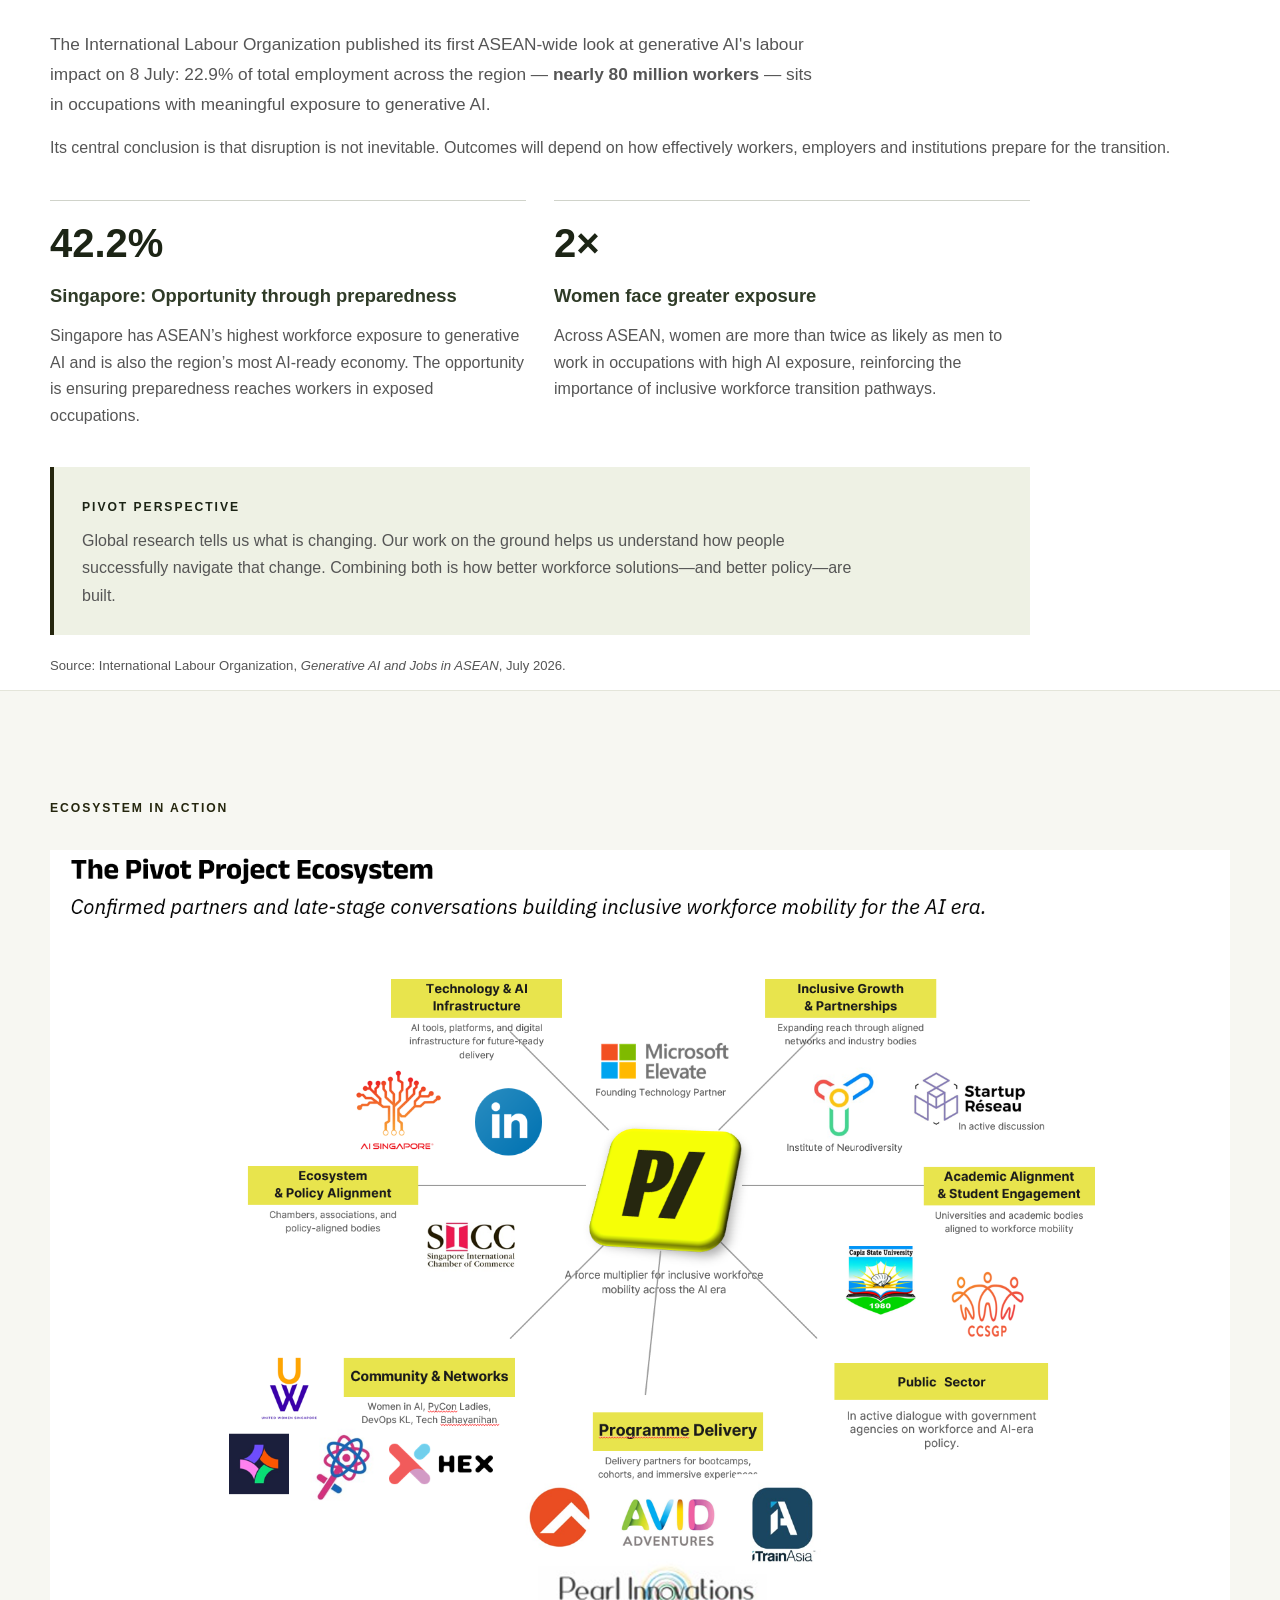
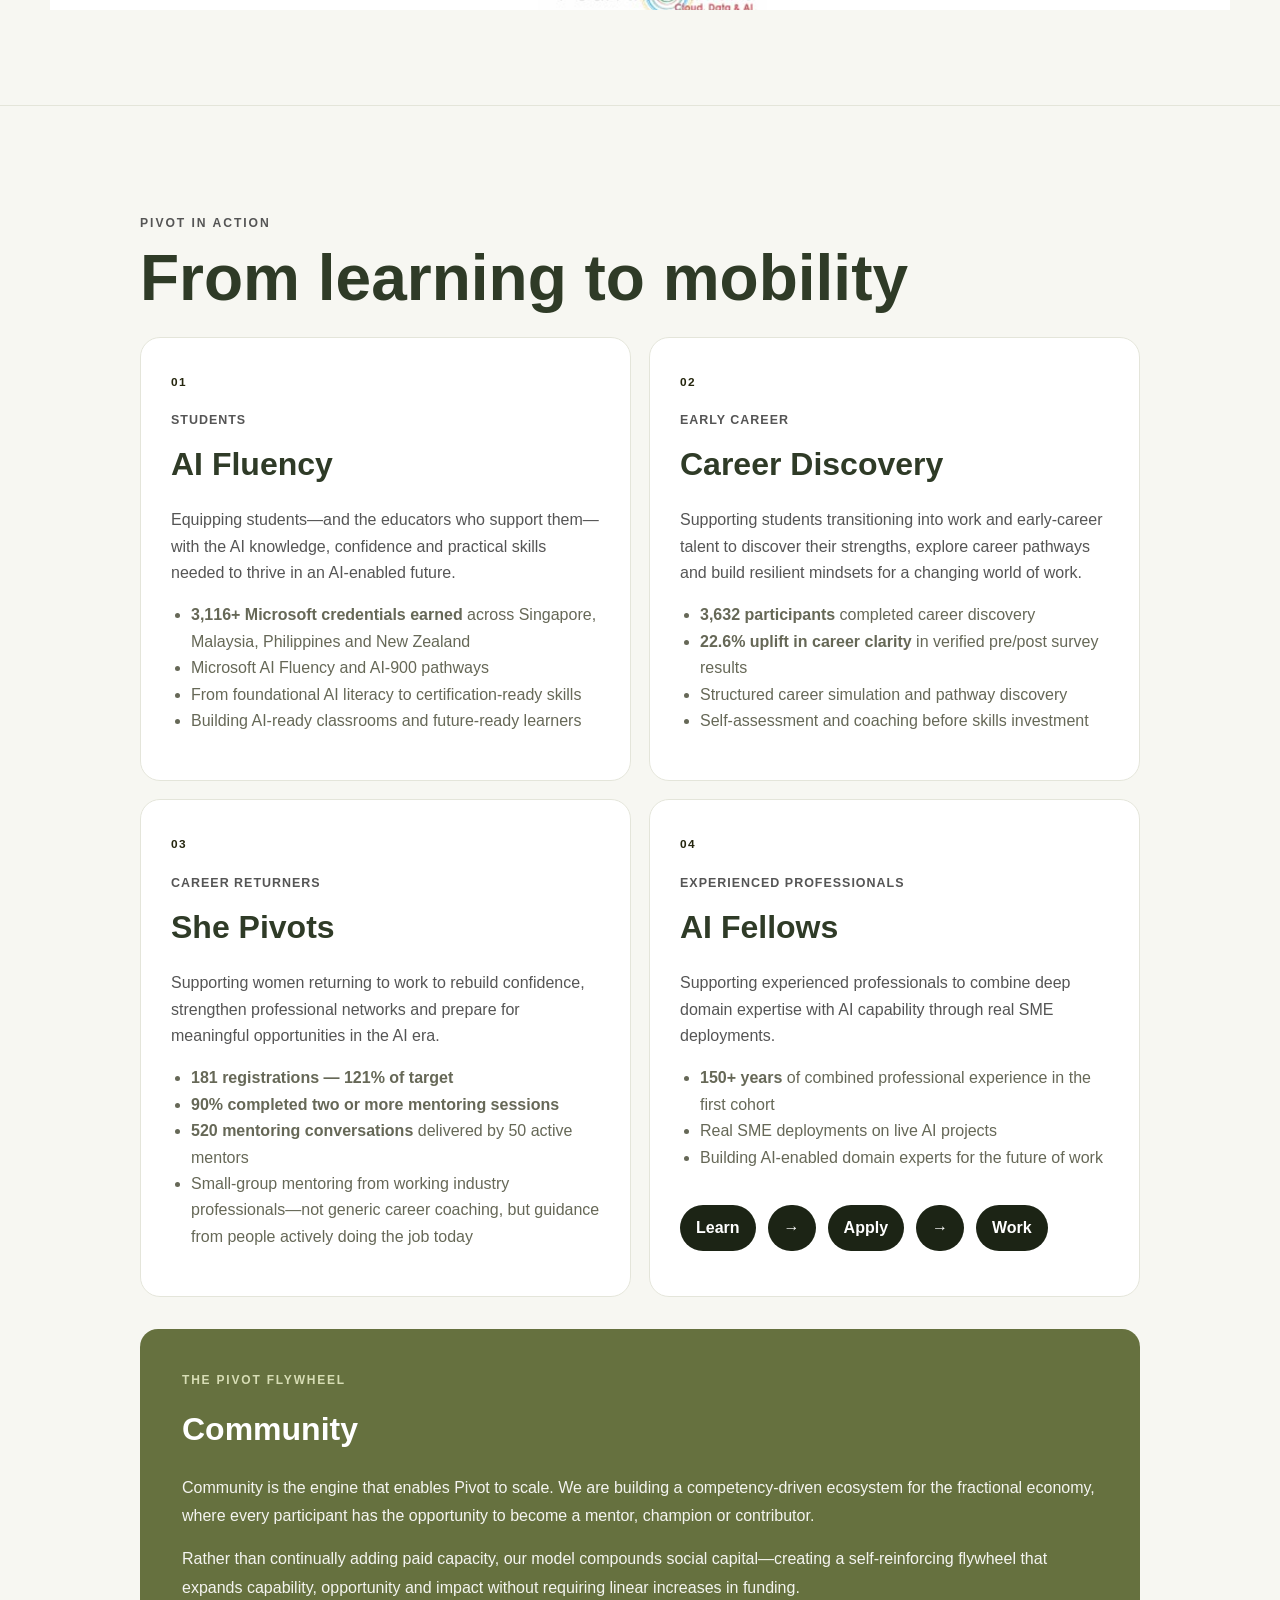
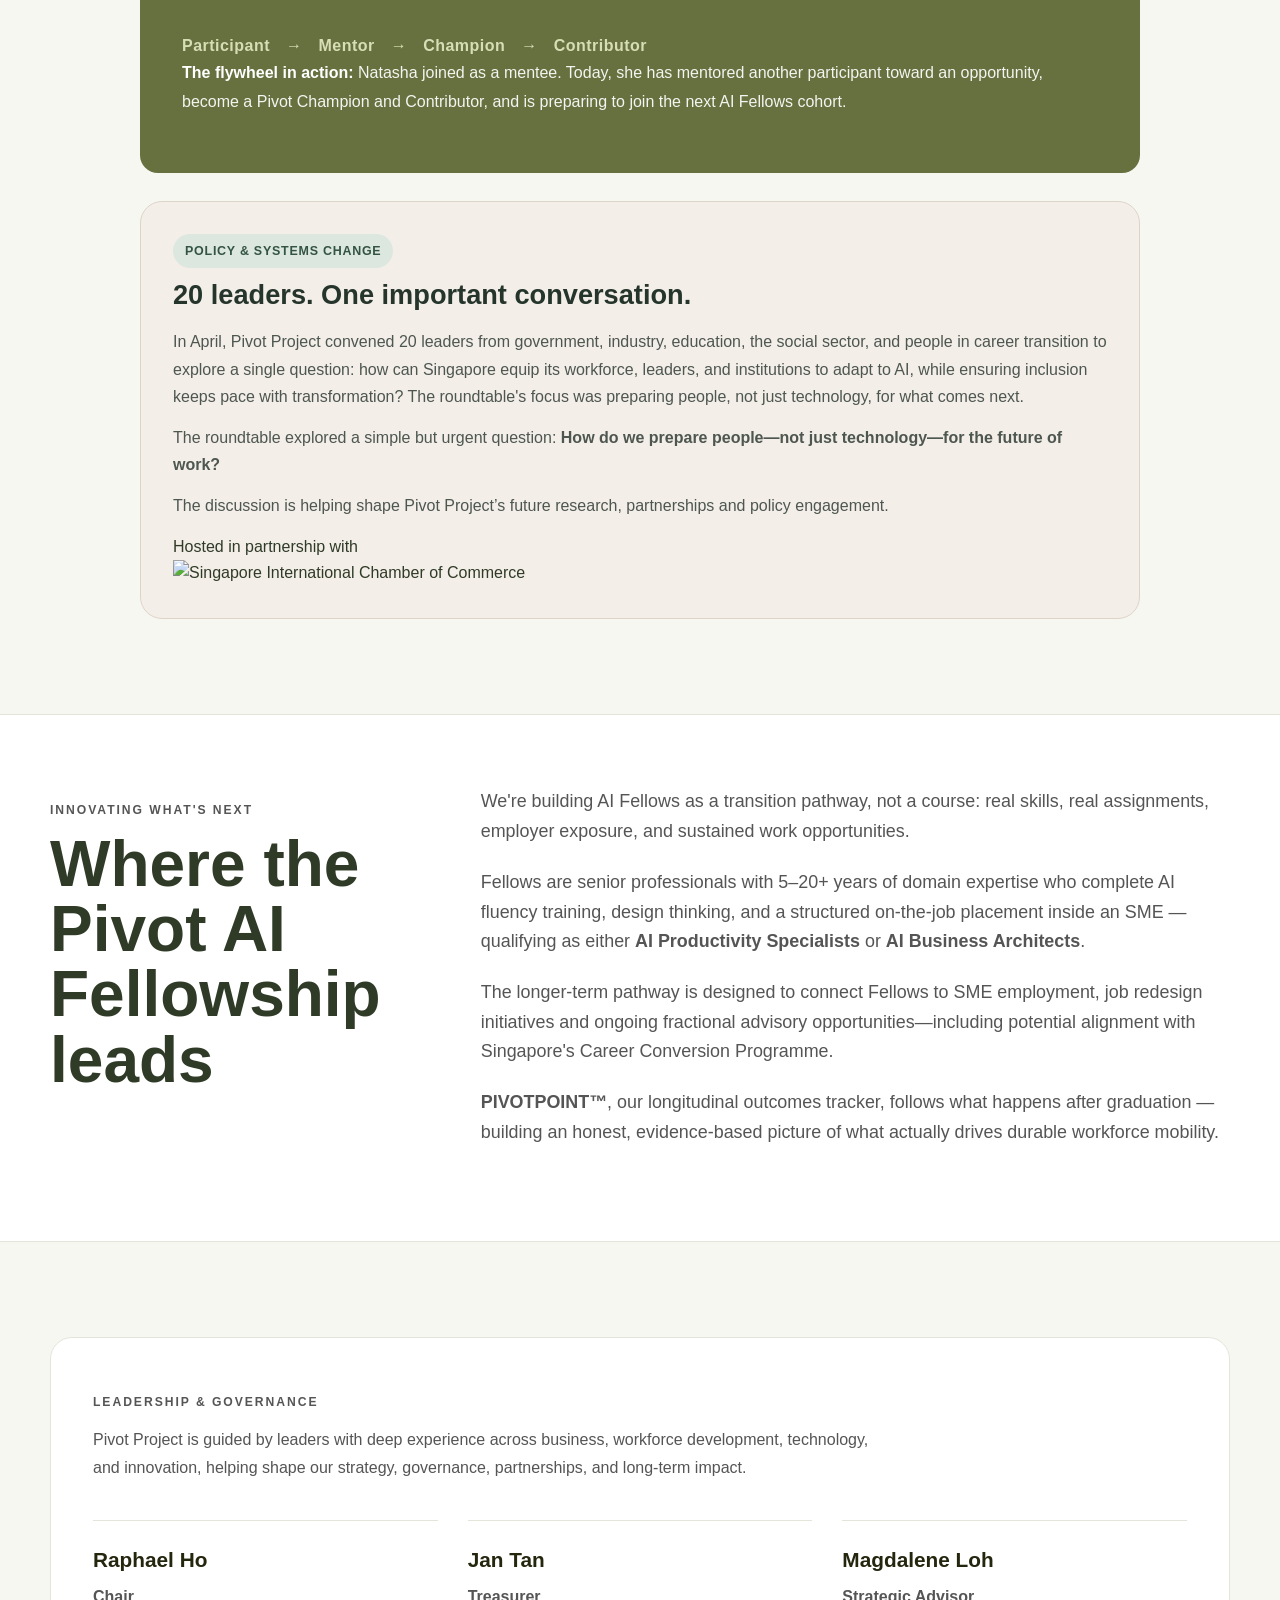
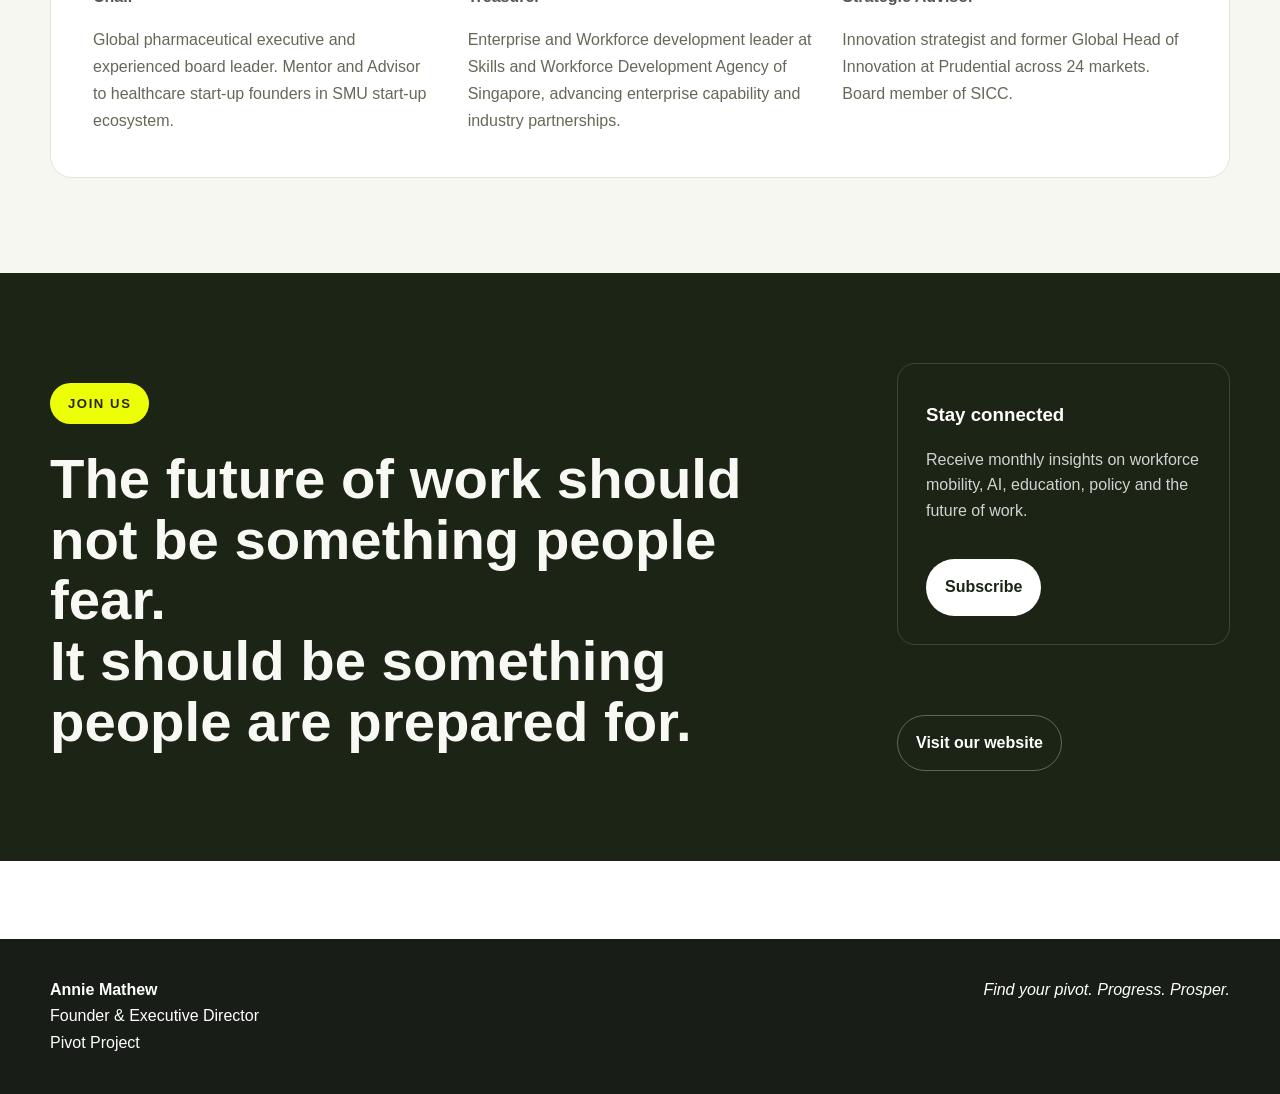
==== commit 6c8985e7: "changed audience reached t 9000+" ====
--- a/index.html
+++ b/index.html
@@ -52,7 +52,7 @@
 </a>
         </div>
         <aside class="cover-stat" aria-label="Lead statistic">
-          <span class="cover-stat-value">9000+</span>
+          <span class="cover-stat-value">7000+</span>
           <span class="cover-stat-label">people reached in our first six months</span>
         </aside>
       </div>
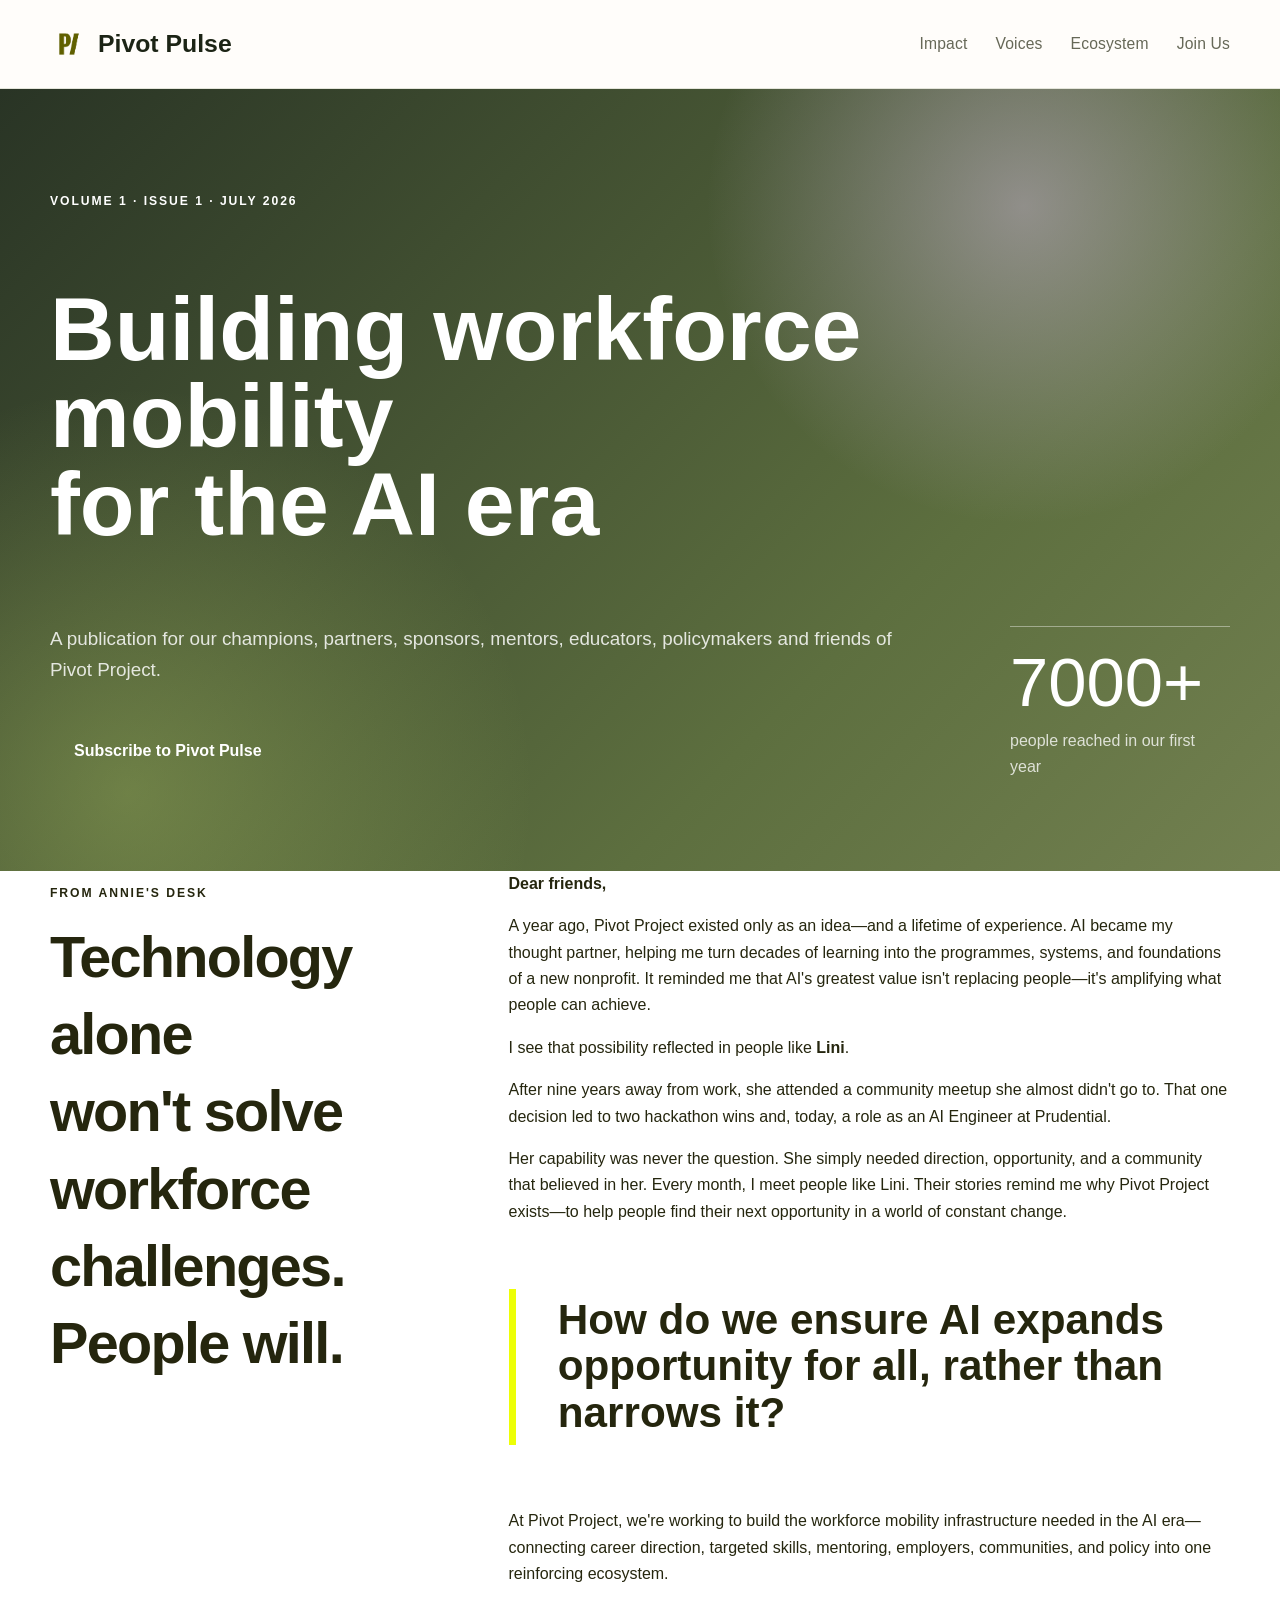
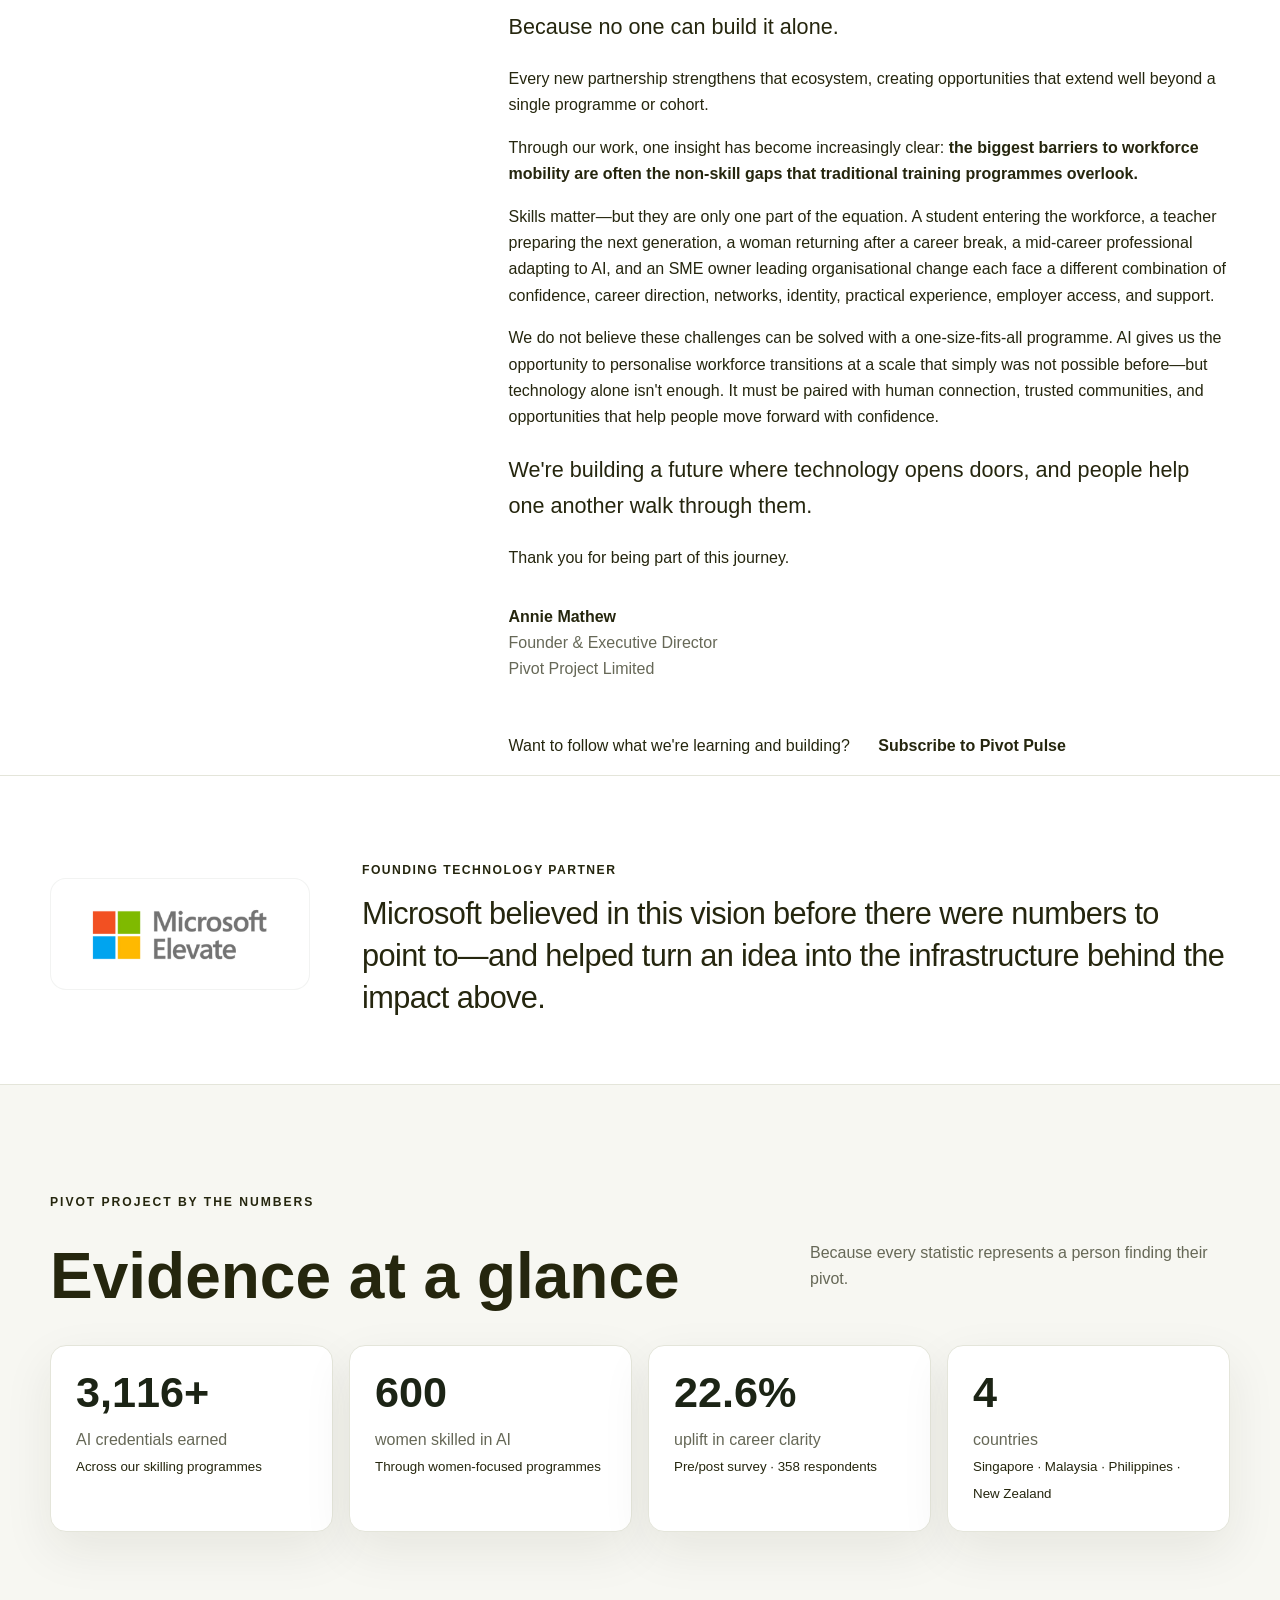
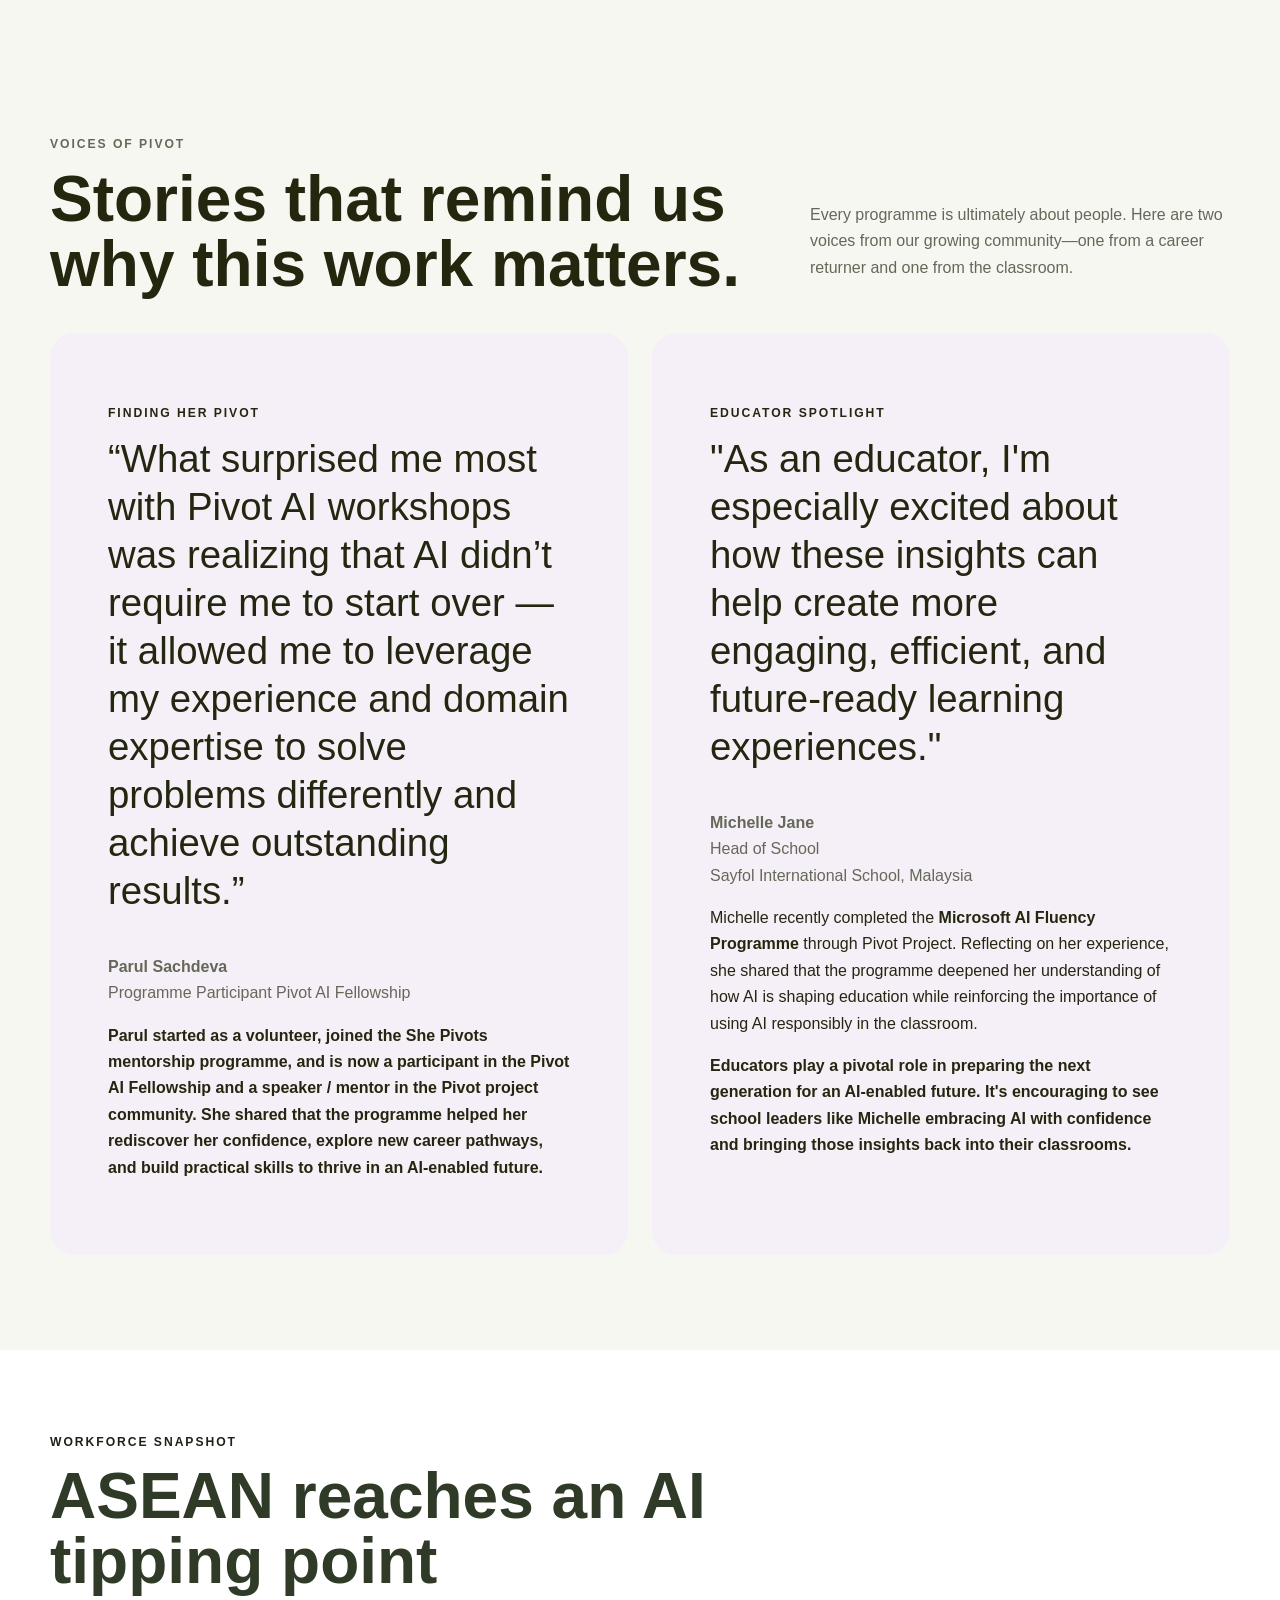
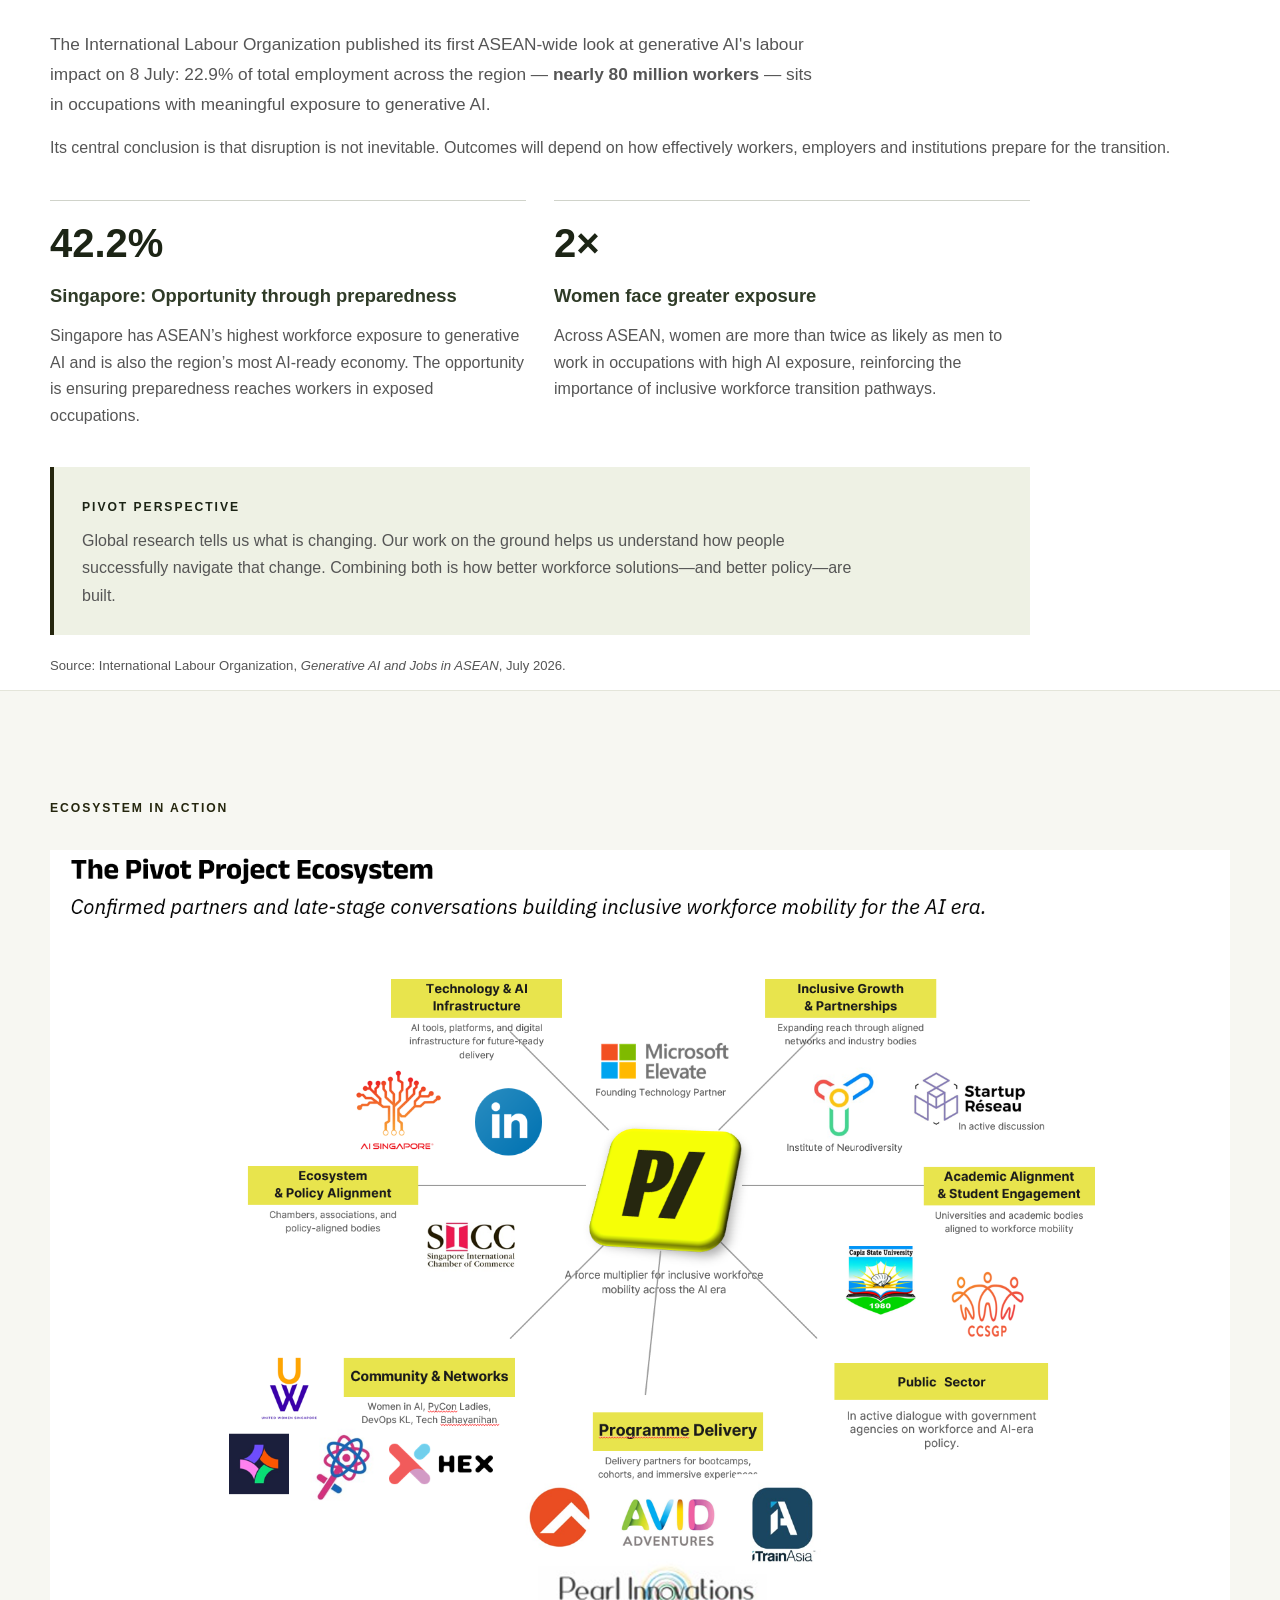
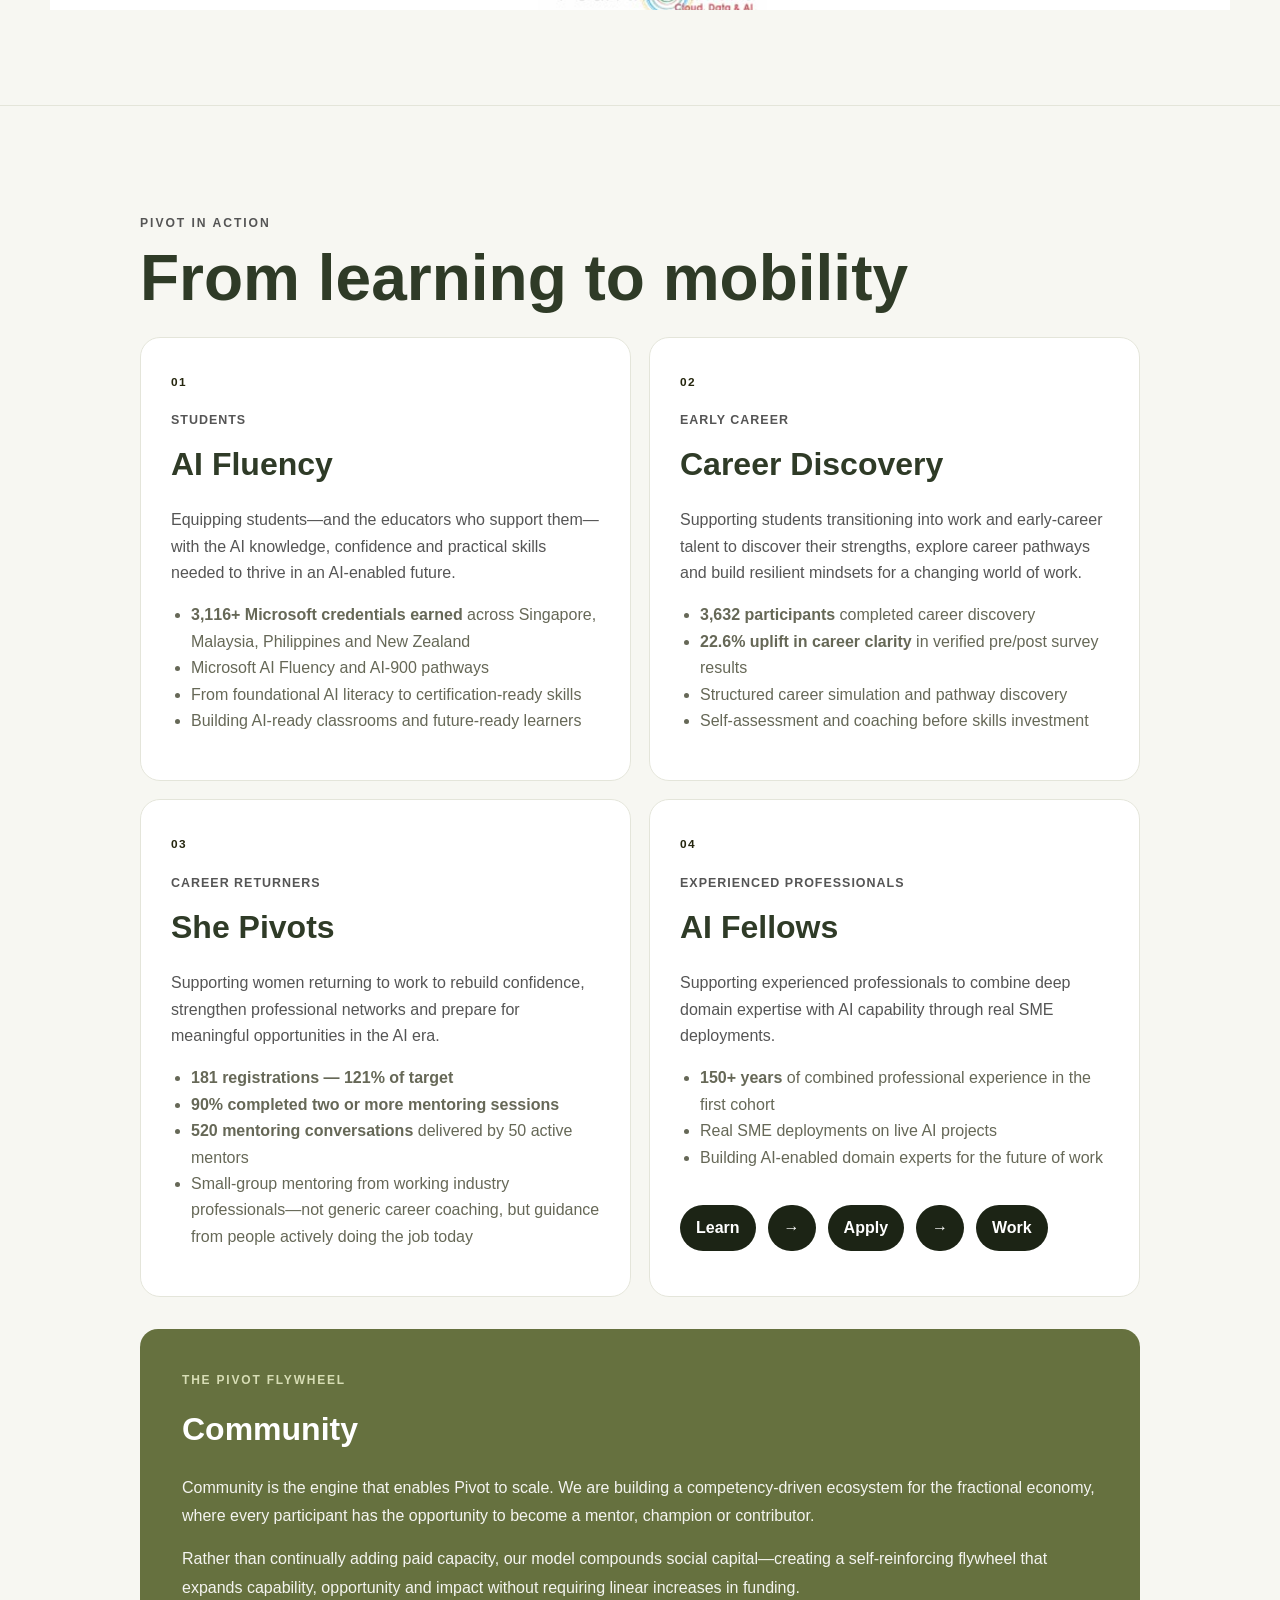
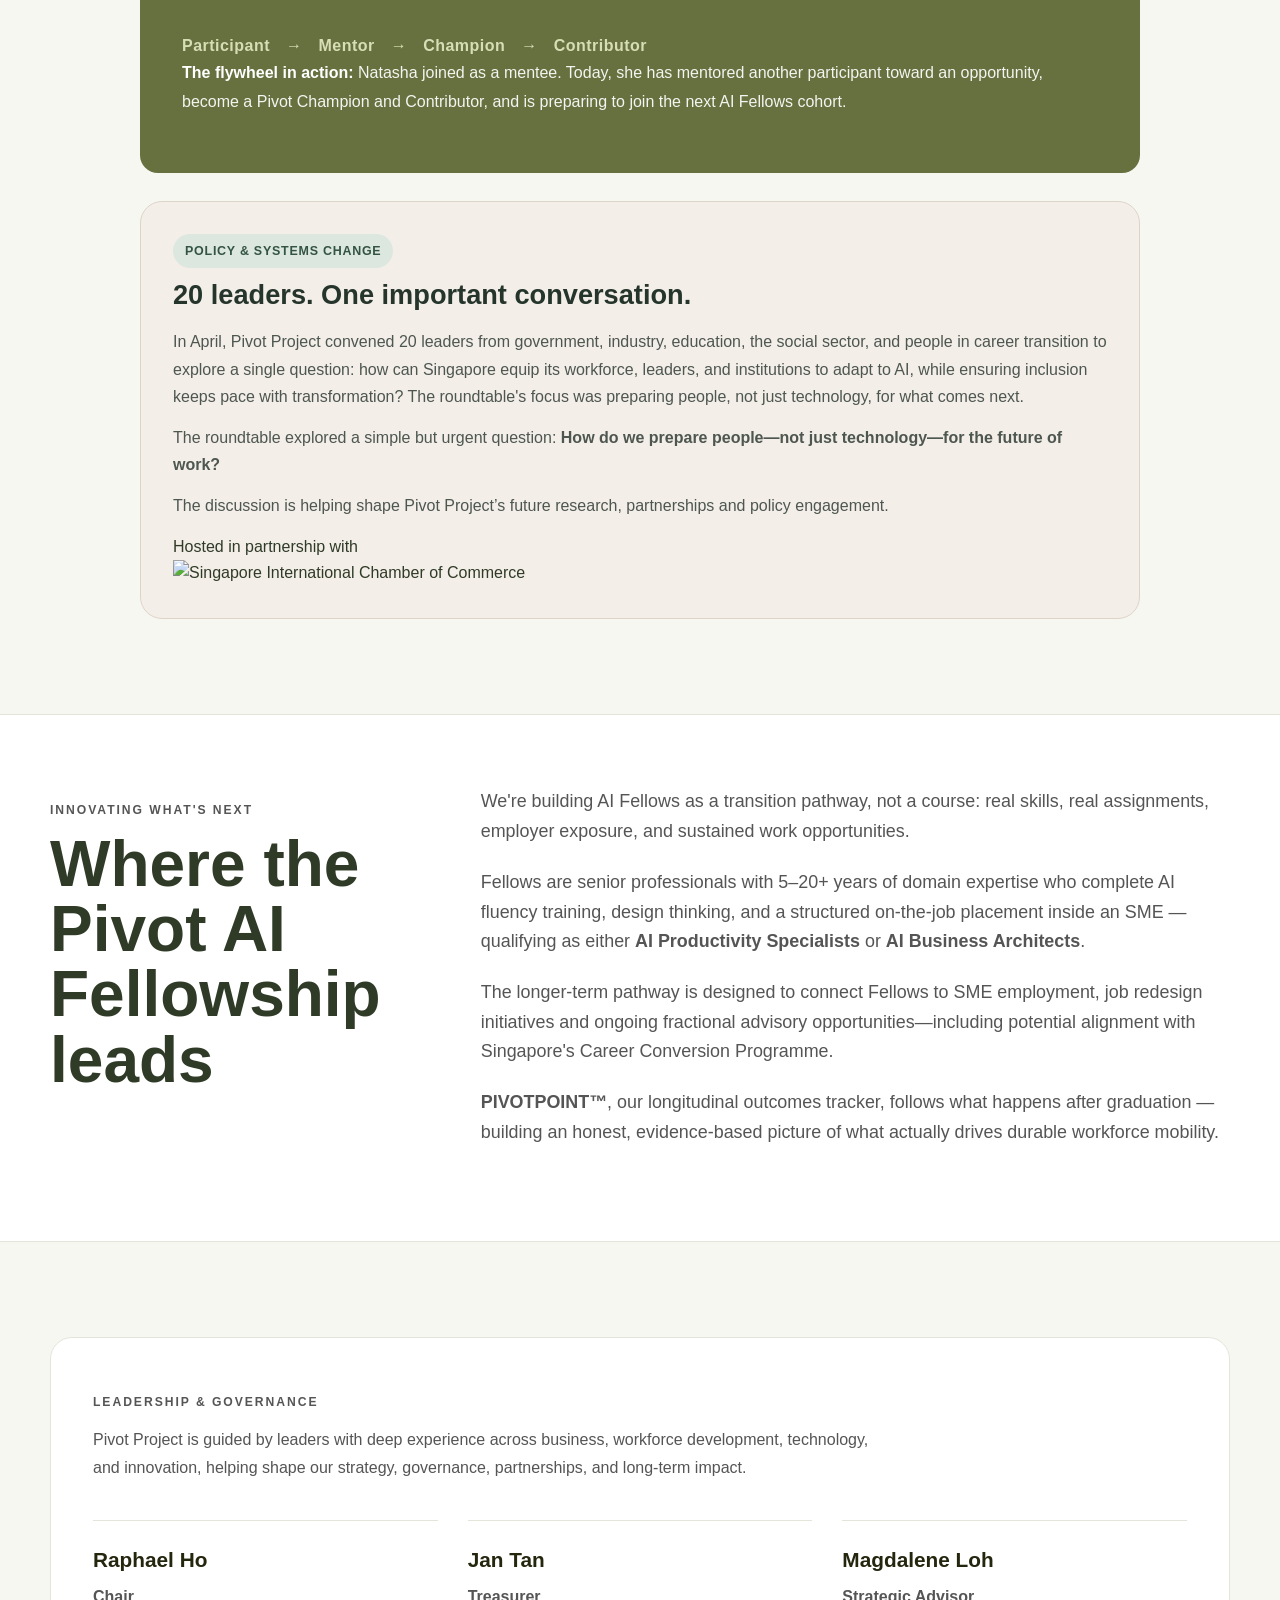
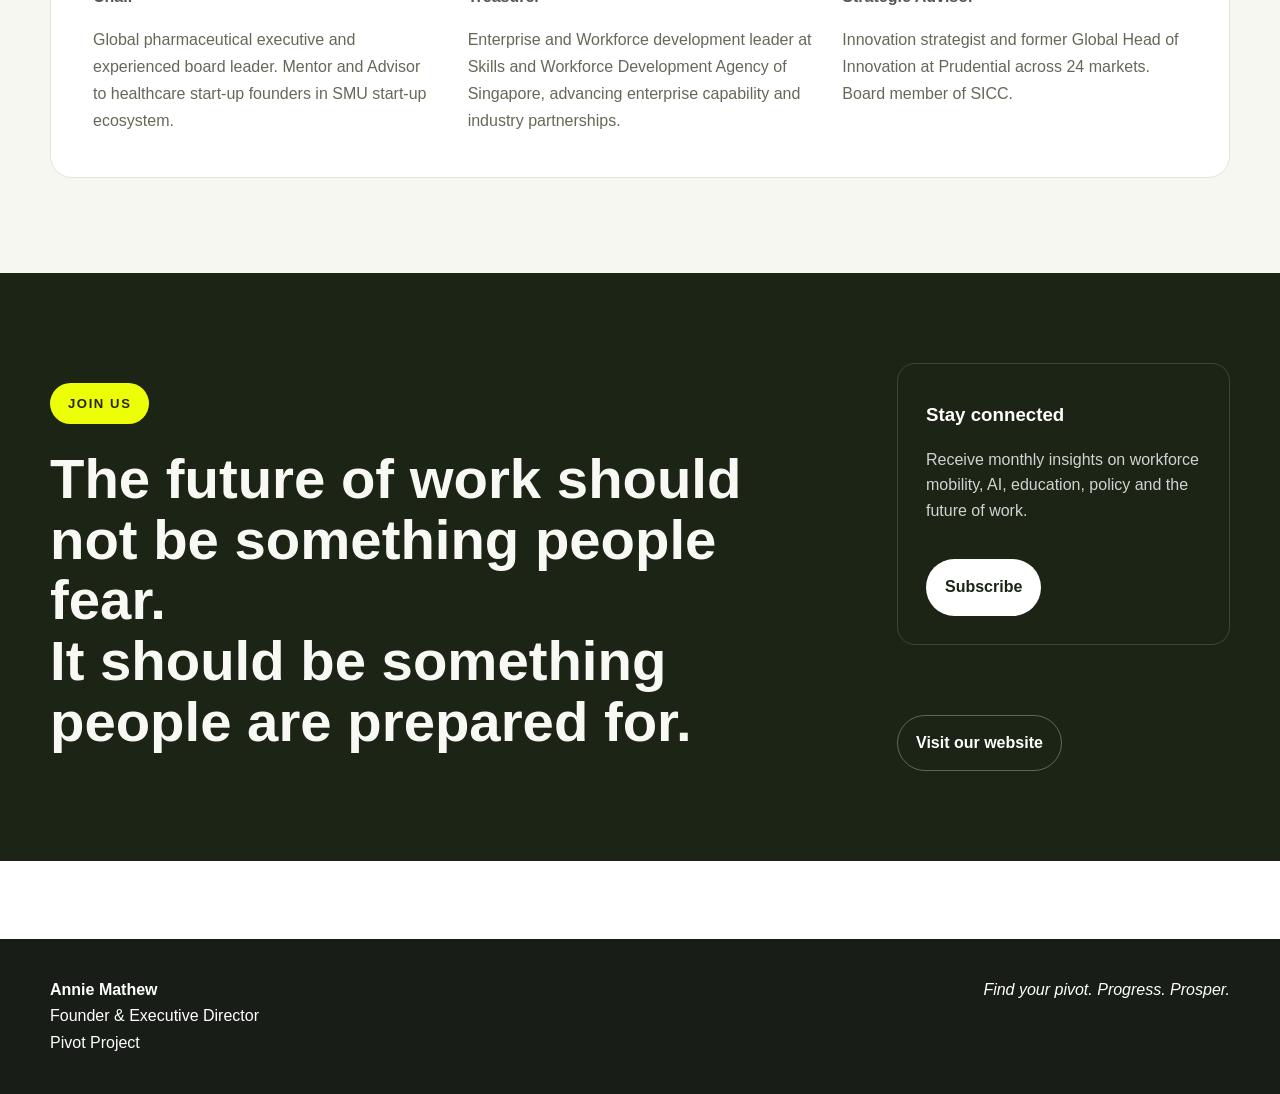
==== commit 32228d00: "people reached in first 6 months changed to first year" ====
--- a/index.html
+++ b/index.html
@@ -53,7 +53,7 @@
         </div>
         <aside class="cover-stat" aria-label="Lead statistic">
           <span class="cover-stat-value">7000+</span>
-          <span class="cover-stat-label">people reached in our first six months</span>
+          <span class="cover-stat-label">people reached in our first year</span>
         </aside>
       </div>
     </section>
